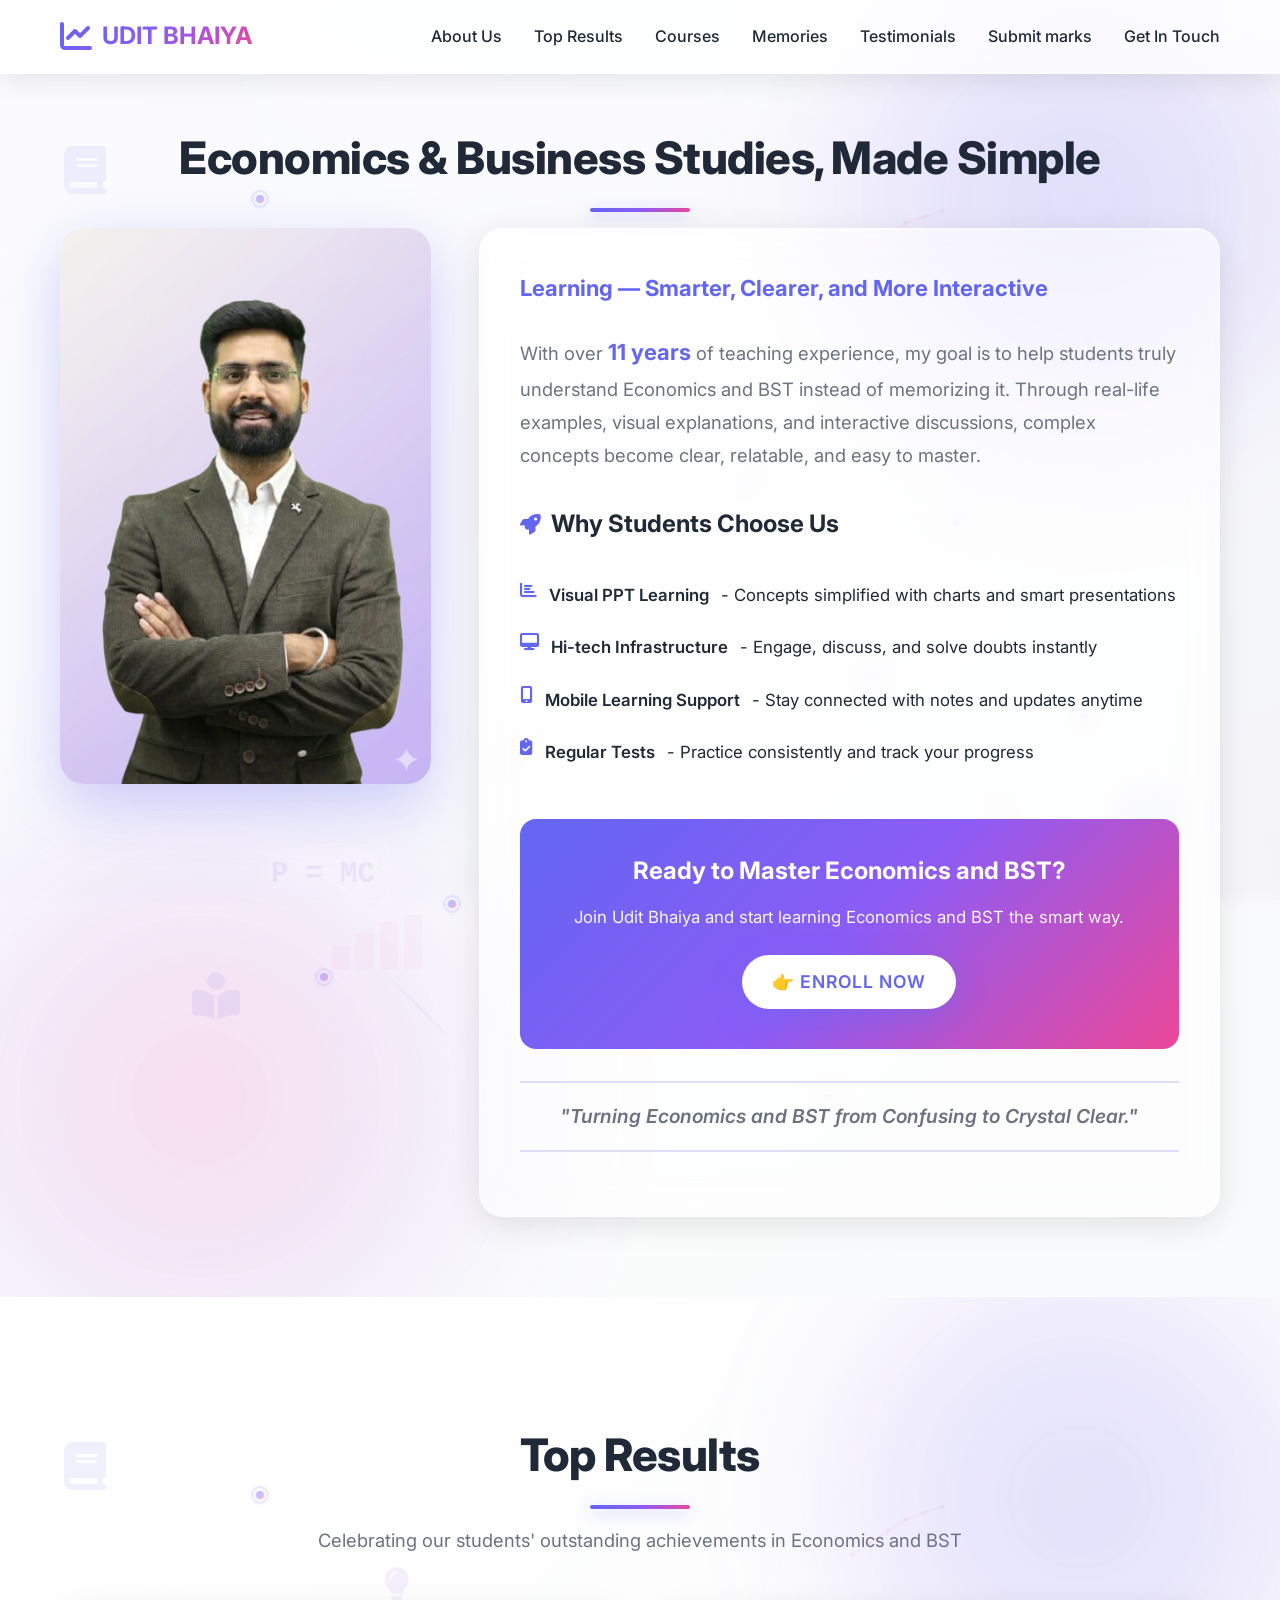
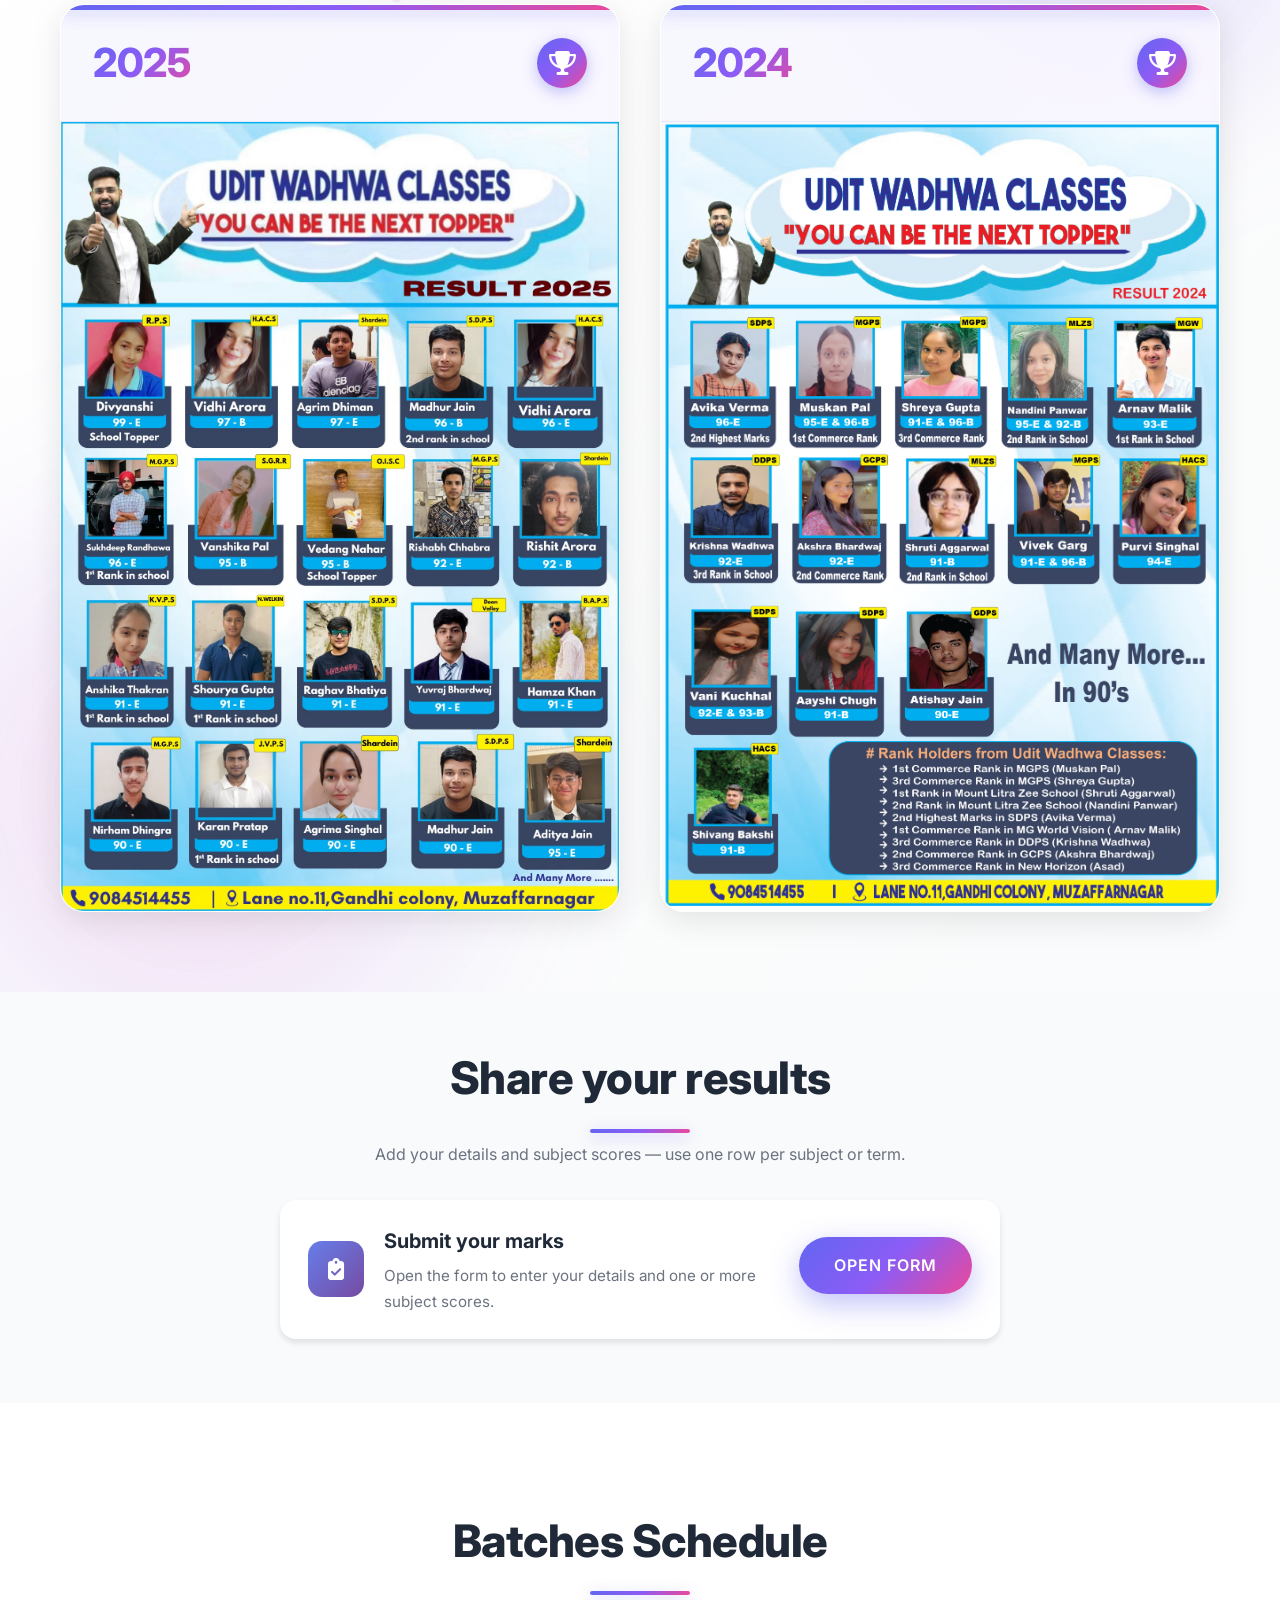
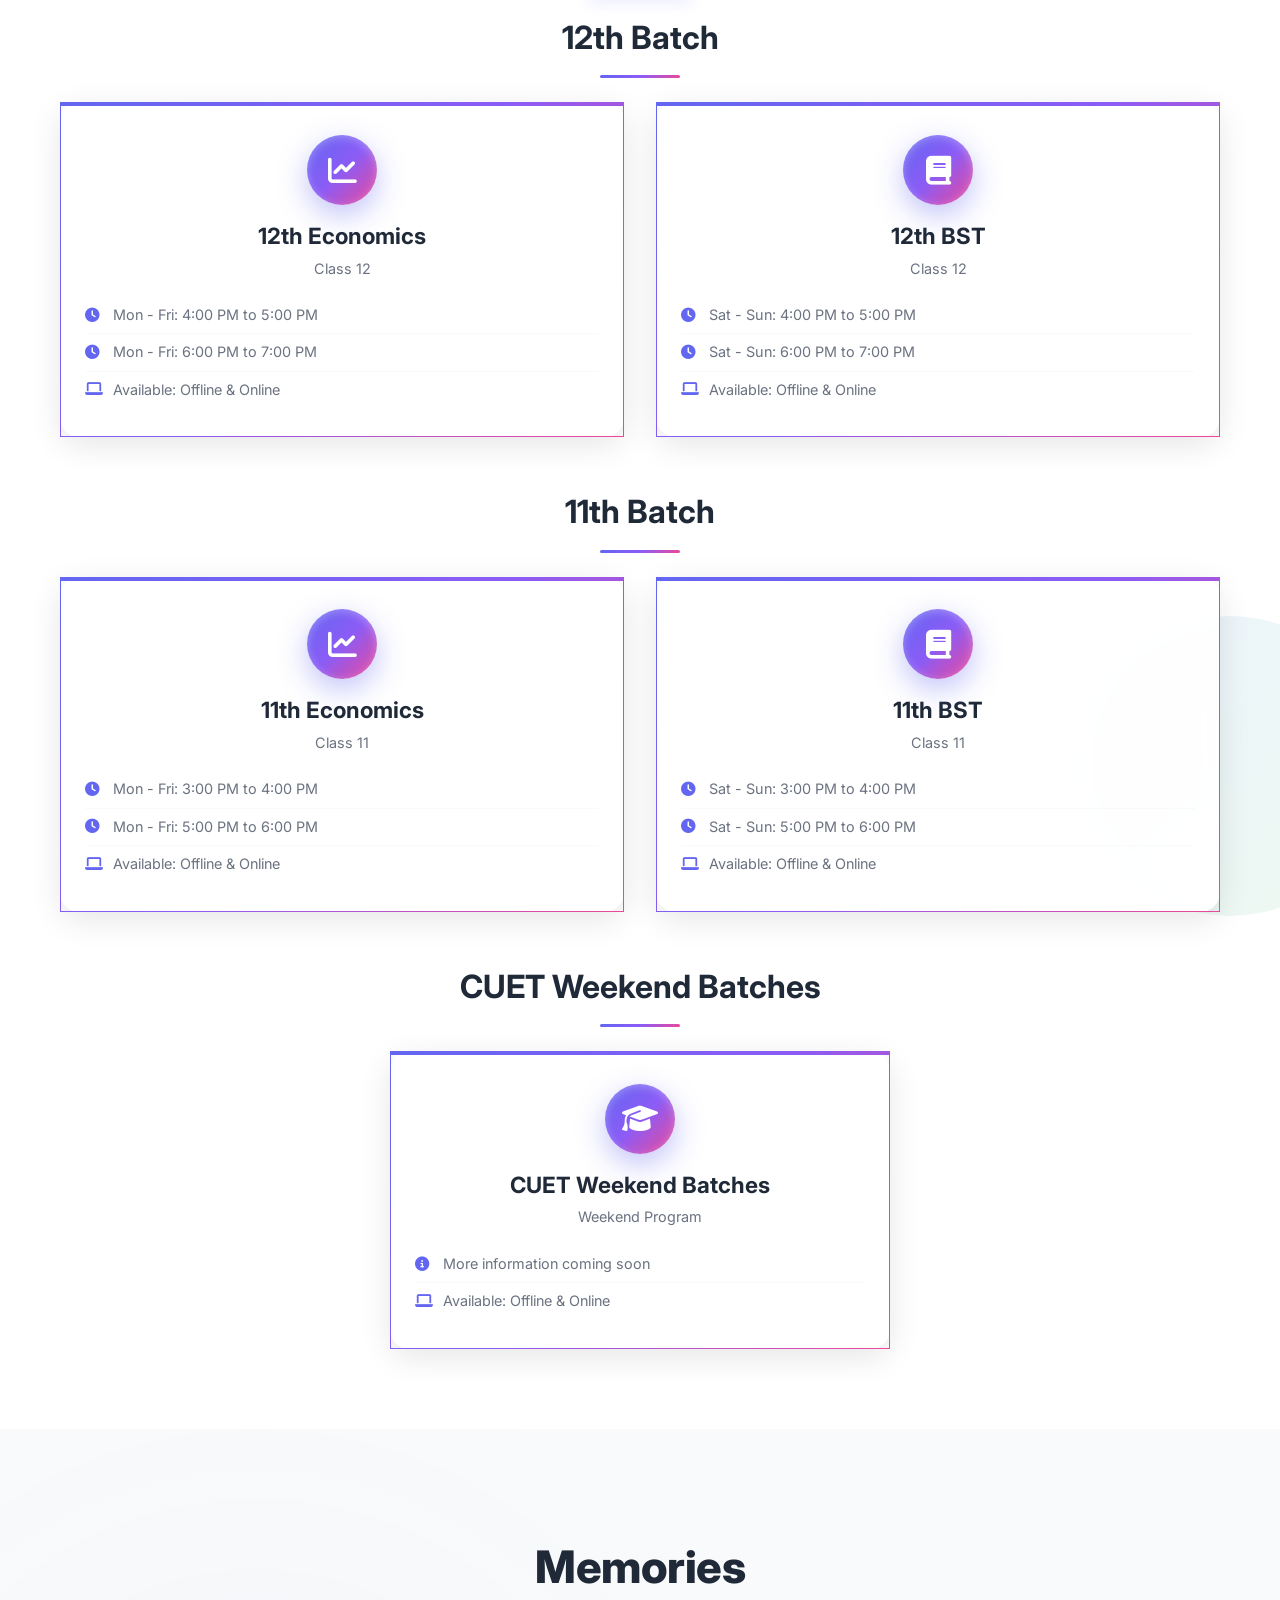
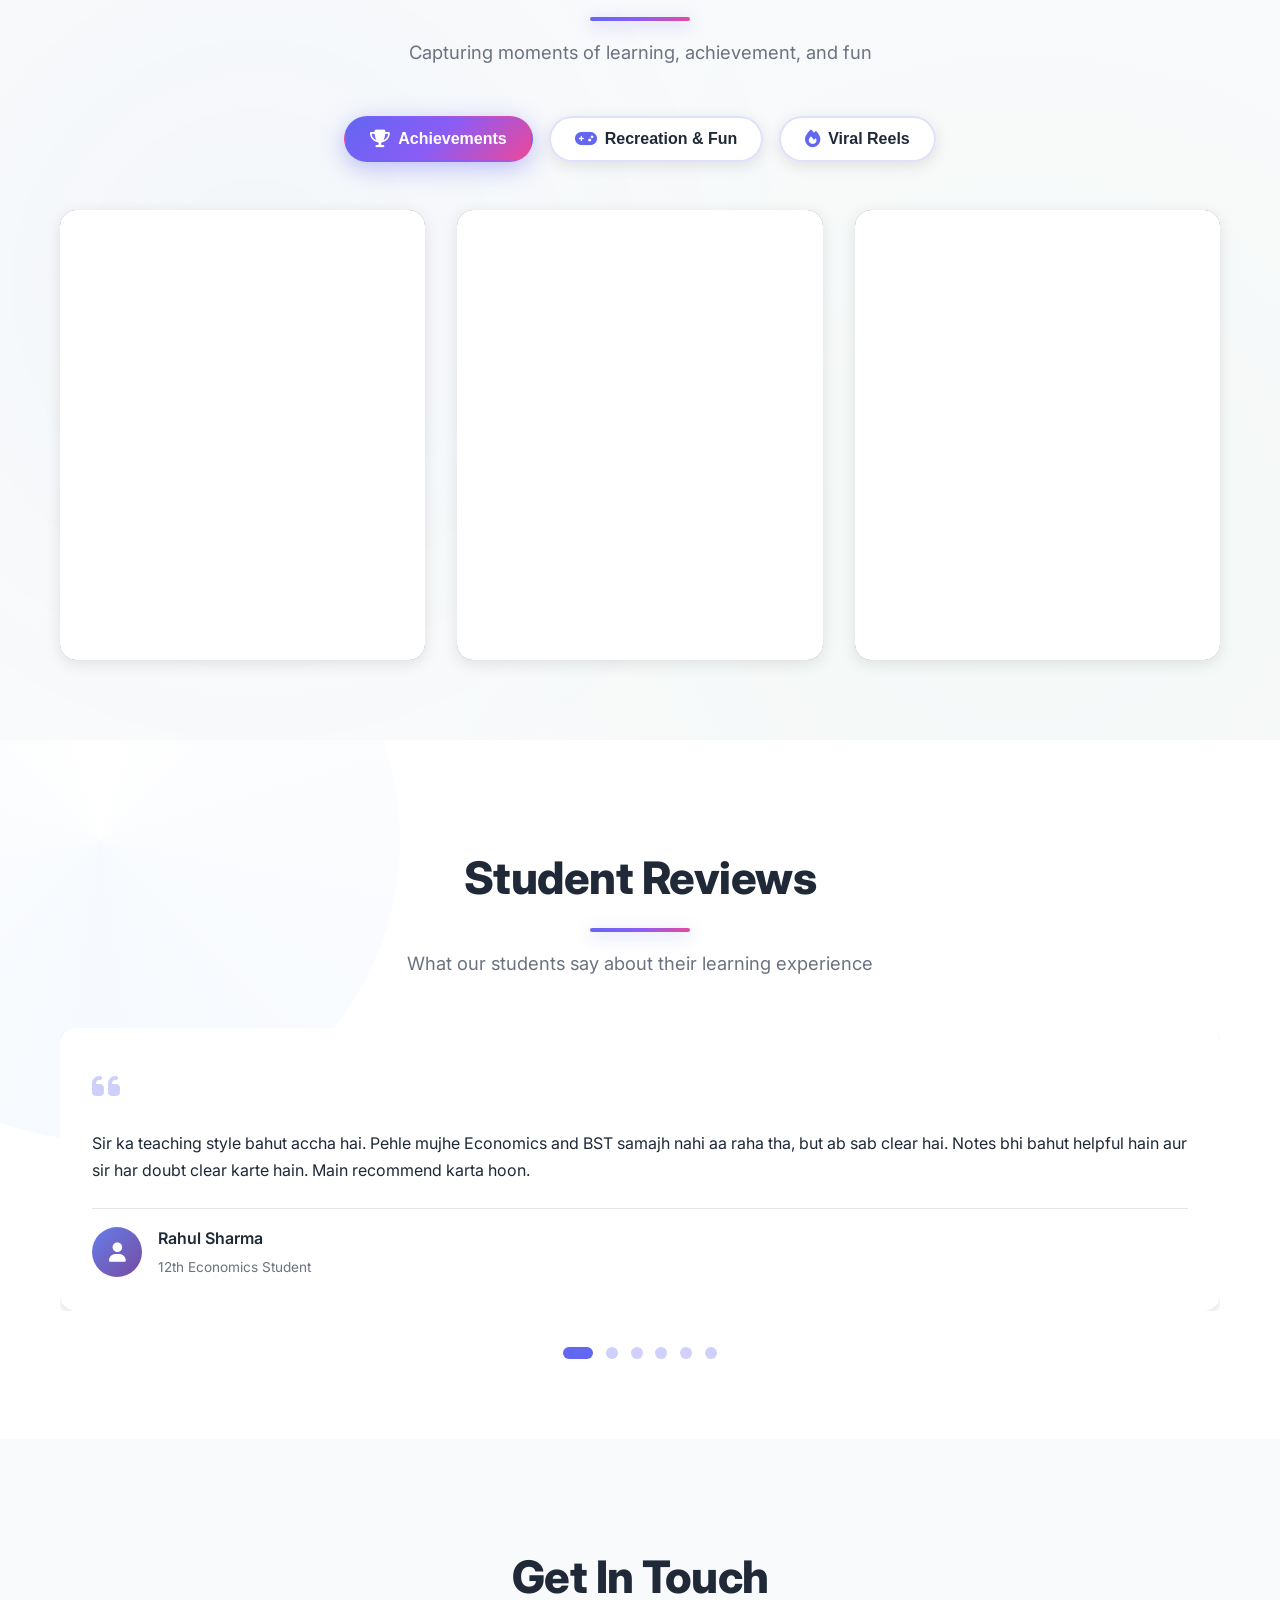
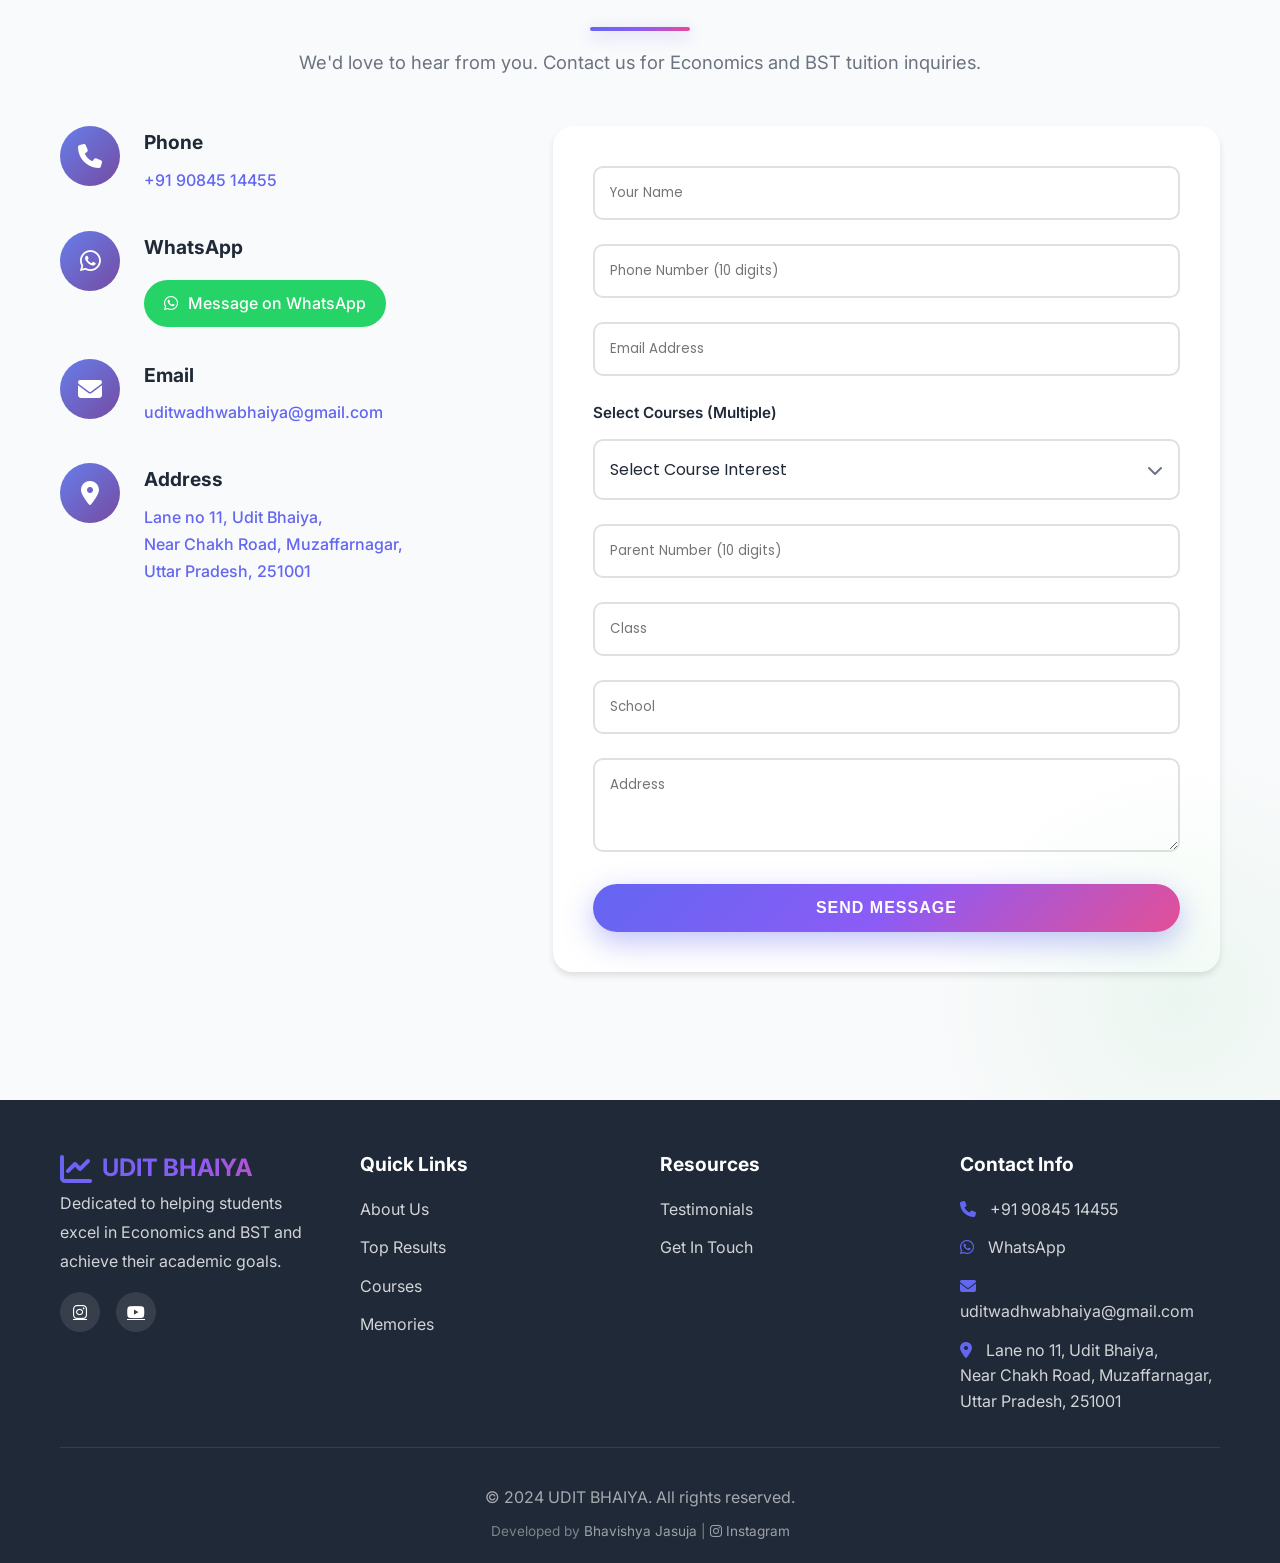
==== index.html @ 7969c7be "new changes" ====
<!DOCTYPE html>
<!-- Site shell: edit files in partials/, then run tools/build-index.ps1 to regenerate index.html -->
<html lang="en">
<head>
    <meta charset="UTF-8">
    <meta name="viewport" content="width=device-width, initial-scale=1.0, maximum-scale=5.0, user-scalable=yes">
    <title>UDIT BHAIYA - Economics and BST</title>
    <link rel="stylesheet" href="css/main.css">
    <link rel="preconnect" href="https://fonts.googleapis.com">
    <link rel="preconnect" href="https://fonts.gstatic.com" crossorigin>
    <link href="https://fonts.googleapis.com/css2?family=Inter:wght@300;400;500;600;700;800&family=Poppins:wght@300;400;500;600;700;800&display=swap" rel="stylesheet">
    <link rel="stylesheet" href="https://cdnjs.cloudflare.com/ajax/libs/font-awesome/6.4.0/css/all.min.css">
</head>
<body>

    <!-- Modern Background Animation -->
    <div class="background-animation">
        <div class="floating-icon"><i class="fas fa-chart-line"></i></div>
        <div class="floating-icon"><i class="fas fa-book"></i></div>
        <div class="floating-icon"><i class="fas fa-calculator"></i></div>
        <div class="floating-icon"><i class="fas fa-graduation-cap"></i></div>
        <div class="floating-icon"><i class="fas fa-lightbulb"></i></div>
        <div class="floating-icon"><i class="fas fa-coins"></i></div>
        <div class="floating-icon"><i class="fas fa-chart-bar"></i></div>
        <div class="floating-icon"><i class="fas fa-pencil-alt"></i></div>
        <div class="floating-icon"><i class="fas fa-globe"></i></div>
        <div class="floating-icon"><i class="fas fa-landmark"></i></div>
        <div class="floating-icon"><i class="fas fa-chart-pie"></i></div>
        <div class="floating-icon"><i class="fas fa-trending-up"></i></div>
    </div>
    
    <!-- Animated Gradient Orbs -->
    <div class="gradient-orbs">
        <div class="orb orb-1"></div>
        <div class="orb orb-2"></div>
        <div class="orb orb-3"></div>
    </div>

    <!-- Navigation -->
    <nav class="navbar" id="navbar">
        <div class="container">
            <div class="nav-wrapper">
                <div class="logo">
                    <i class="fas fa-chart-line"></i>
                    <span>UDIT BHAIYA</span>
                </div>
                <ul class="nav-menu" id="navMenu">
                    <li><a href="#about" class="nav-link">About Us</a></li>
                    <li><a href="#results" class="nav-link">Top Results</a></li>
                    <li><a href="#courses" class="nav-link">Courses</a></li>
                    <li><a href="#memories" class="nav-link">Memories</a></li>
                    <li><a href="#testimonials" class="nav-link">Testimonials</a></li>
                    <li><a href="#marks-submit" class="nav-link">Submit marks</a></li>
                    <li><a href="#contact" class="nav-link">Get In Touch</a></li>
                </ul>
                <div class="hamburger" id="hamburger">
                    <span></span>
                    <span></span>
                    <span></span>
                </div>
            </div>
        </div>
    </nav>

    <!-- About Us Section -->
    <section id="about" class="about">
        <!-- Study-themed Background Animations -->
        <div class="study-animations">
            <div class="floating-book book-1"><i class="fas fa-book"></i></div>
            <div class="floating-book book-2"><i class="fas fa-book-open"></i></div>
            <div class="floating-book book-3"><i class="fas fa-book-reader"></i></div>
            <div class="floating-chart chart-1"><i class="fas fa-chart-line"></i></div>
            <div class="floating-chart chart-2"><i class="fas fa-chart-bar"></i></div>
            <div class="floating-chart chart-3"><i class="fas fa-chart-pie"></i></div>
            <div class="floating-graph graph-1">
                <svg viewBox="0 0 100 60" class="graph-svg">
                    <polyline points="10,50 25,40 40,30 55,20 70,15 85,10" fill="none" stroke="currentColor" stroke-width="2"/>
                    <circle cx="10" cy="50" r="2" fill="currentColor"/>
                    <circle cx="25" cy="40" r="2" fill="currentColor"/>
                    <circle cx="40" cy="30" r="2" fill="currentColor"/>
                    <circle cx="55" cy="20" r="2" fill="currentColor"/>
                    <circle cx="70" cy="15" r="2" fill="currentColor"/>
                    <circle cx="85" cy="10" r="2" fill="currentColor"/>
                </svg>
            </div>
            <div class="floating-graph graph-2">
                <svg viewBox="0 0 100 60" class="graph-svg">
                    <rect x="10" y="40" width="15" height="20" fill="currentColor" opacity="0.7"/>
                    <rect x="30" y="30" width="15" height="30" fill="currentColor" opacity="0.7"/>
                    <rect x="50" y="20" width="15" height="40" fill="currentColor" opacity="0.7"/>
                    <rect x="70" y="15" width="15" height="45" fill="currentColor" opacity="0.7"/>
                </svg>
            </div>
            <div class="floating-equation eq-1">y = f(x)</div>
            <div class="floating-equation eq-2">GDP ↑</div>
            <div class="floating-equation eq-3">P = MC</div>
            <div class="floating-icon-study icon-1"><i class="fas fa-lightbulb"></i></div>
            <div class="floating-icon-study icon-2"><i class="fas fa-graduation-cap"></i></div>
            <div class="floating-icon-study icon-3"><i class="fas fa-pencil-alt"></i></div>
            <div class="floating-icon-study icon-4"><i class="fas fa-coins"></i></div>
            <div class="floating-icon-study icon-5"><i class="fas fa-globe"></i></div>
            <div class="floating-icon-study icon-6"><i class="fas fa-trending-up"></i></div>
            <div class="study-particle particle-1"></div>
            <div class="study-particle particle-2"></div>
            <div class="study-particle particle-3"></div>
            <div class="study-particle particle-4"></div>
            <div class="study-particle particle-5"></div>
            <div class="study-particle particle-6"></div>
            <div class="study-line line-1"></div>
            <div class="study-line line-2"></div>
            <div class="study-line line-3"></div>
        </div>
        <div class="container">
            <h2 class="section-title">Economics & Business Studies, Made Simple</h2>
            <div class="about-content">
                <div class="about-image">
                    <img src="images/teacher/uditbhaiya.png" alt="Udit Bhaiya - Economics and BST Teacher" onerror="this.style.display='none'; this.nextElementSibling.style.display='flex';">
                    <div class="image-placeholder" style="display: none;">
                        <i class="fas fa-user-tie"></i>
                        <p>Add your photo:<br>images/teacher/teacher-photo.jpg</p>
                    </div>
                </div>
                <div class="about-text">
                    <p class="intro-text"><strong>Learning — Smarter, Clearer, and More Interactive</strong></p>
                    <p class="intro-text">With over <strong>11 years</strong> of teaching experience, my goal is to help students truly understand Economics and BST instead of memorizing it. Through real-life examples, visual explanations, and interactive discussions, complex concepts become clear, relatable, and easy to master.</p>
                    
                    <div class="teaching-methods">
                        <h4><i class="fas fa-rocket"></i> Why Students Choose Us</h4>
                        <ul>
                            <li><i class="fas fa-chart-bar"></i> <strong>Visual PPT Learning</strong> - Concepts simplified with charts and smart presentations</li>
                            <li><i class="fas fa-desktop"></i> <strong>Hi-tech Infrastructure</strong> - Engage, discuss, and solve doubts instantly</li>
                            <li><i class="fas fa-mobile-alt"></i> <strong>Mobile Learning Support</strong> - Stay connected with notes and updates anytime</li>
                            <li><i class="fas fa-clipboard-check"></i> <strong>Regular Tests</strong> - Practice consistently and track your progress</li>
                        </ul>
                    </div>

                    <div class="cta-section">
                        <h4>Ready to Master Economics and BST?</h4>
                        <p>Join Udit Bhaiya and start learning Economics and BST the smart way.</p>
                        <a href="#contact" class="btn btn-primary">👉 Enroll Now</a>
                    </div>

                    <p class="tagline">"Turning Economics and BST from Confusing to Crystal Clear."</p>
                </div>
            </div>
        </div>
    </section>

    <!-- Top Results Section -->
    <section id="results" class="results">
        <!-- Study-themed Background Animations (Same as About Us) -->
        <div class="study-animations">
            <div class="floating-book book-1"><i class="fas fa-book"></i></div>
            <div class="floating-book book-2"><i class="fas fa-book-open"></i></div>
            <div class="floating-book book-3"><i class="fas fa-book-reader"></i></div>
            <div class="floating-chart chart-1"><i class="fas fa-chart-line"></i></div>
            <div class="floating-chart chart-2"><i class="fas fa-chart-bar"></i></div>
            <div class="floating-chart chart-3"><i class="fas fa-chart-pie"></i></div>
            <div class="floating-graph graph-1">
                <svg viewBox="0 0 100 60" class="graph-svg">
                    <polyline points="10,50 25,40 40,30 55,20 70,15 85,10" fill="none" stroke="currentColor" stroke-width="2"/>
                    <circle cx="10" cy="50" r="2" fill="currentColor"/>
                    <circle cx="25" cy="40" r="2" fill="currentColor"/>
                    <circle cx="40" cy="30" r="2" fill="currentColor"/>
                    <circle cx="55" cy="20" r="2" fill="currentColor"/>
                    <circle cx="70" cy="15" r="2" fill="currentColor"/>
                    <circle cx="85" cy="10" r="2" fill="currentColor"/>
                </svg>
            </div>
            <div class="floating-graph graph-2">
                <svg viewBox="0 0 100 60" class="graph-svg">
                    <rect x="10" y="40" width="15" height="20" fill="currentColor" opacity="0.7"/>
                    <rect x="30" y="30" width="15" height="30" fill="currentColor" opacity="0.7"/>
                    <rect x="50" y="20" width="15" height="40" fill="currentColor" opacity="0.7"/>
                    <rect x="70" y="15" width="15" height="45" fill="currentColor" opacity="0.7"/>
                </svg>
            </div>
            <div class="floating-equation eq-1">y = f(x)</div>
            <div class="floating-equation eq-2">GDP ↑</div>
            <div class="floating-equation eq-3">P = MC</div>
            <div class="floating-icon-study icon-1"><i class="fas fa-lightbulb"></i></div>
            <div class="floating-icon-study icon-2"><i class="fas fa-graduation-cap"></i></div>
            <div class="floating-icon-study icon-3"><i class="fas fa-pencil-alt"></i></div>
            <div class="floating-icon-study icon-4"><i class="fas fa-coins"></i></div>
            <div class="floating-icon-study icon-5"><i class="fas fa-globe"></i></div>
            <div class="floating-icon-study icon-6"><i class="fas fa-trending-up"></i></div>
            <div class="study-particle particle-1"></div>
            <div class="study-particle particle-2"></div>
            <div class="study-particle particle-3"></div>
            <div class="study-particle particle-4"></div>
            <div class="study-particle particle-5"></div>
            <div class="study-particle particle-6"></div>
            <div class="study-line line-1"></div>
            <div class="study-line line-2"></div>
            <div class="study-line line-3"></div>
        </div>
        <div class="container">
            <h2 class="section-title">Top Results</h2>
            <p class="section-subtitle">Celebrating our students' outstanding achievements in Economics and BST</p>
            <div class="results-year-grid">
                <div class="year-card">
                    <div class="year-header">
                        <h3 class="year-title">2025</h3>
                        <div class="year-badge">
                            <i class="fas fa-trophy"></i>
                        </div>
                    </div>
                    <div class="year-image-container">
                        <img src="images/results/2025.jpeg" alt="Top Results 2025" onerror="this.style.display='none'; this.nextElementSibling.style.display='flex';">
                        <div class="image-placeholder" style="display: none;">
                            <i class="fas fa-image"></i>
                            <p>Add your image:<br>images/results/results-2025.jpg</p>
                        </div>
                    </div>
                </div>

                <div class="year-card">
                    <div class="year-header">
                        <h3 class="year-title">2024</h3>
                        <div class="year-badge">
                            <i class="fas fa-trophy"></i>
                        </div>
                    </div>
                    <div class="year-image-container">
                        <img src="images/results/2024.png" alt="Top Results 2024" onerror="this.style.display='none'; this.nextElementSibling.style.display='flex';">
                        <div class="image-placeholder" style="display: none;">
                            <i class="fas fa-image"></i>
                            <p>Add your image:<br>images/results/results-2024.jpg</p>
                        </div>
                    </div>
                </div>
            </div>
        </div>
    </section>

    <!-- Submit marks -->
    <section id="marks-submit" class="marks-submit-section">
        <div class="container">
            <h2 class="section-title marks-submit-section__title">Share your results</h2>
            <p class="marks-submit-section__lead">Add your details and subject scores — use one row per subject or term.</p>
            <button type="button" class="marks-invite-card" id="marksInviteCard" data-marks-modal-open aria-haspopup="dialog" aria-controls="marksModal">
                <div class="marks-invite-card__icon"><i class="fas fa-clipboard-check"></i></div>
                <div class="marks-invite-card__body">
                    <h3>Submit your marks</h3>
                    <p>Open the form to enter your details and one or more subject scores.</p>
                </div>
                <div class="marks-invite-card__cta"><span class="btn btn-primary marks-invite-card__btn">Open form</span></div>
            </button>
        </div>
    </section>

    <div class="marks-modal" id="marksModal" aria-hidden="true" role="presentation">
        <div class="marks-modal__backdrop" data-marks-modal-close tabindex="-1"></div>
        <div class="marks-modal__dialog" role="dialog" aria-modal="true" aria-labelledby="marksModalTitle">
            <button type="button" class="marks-modal__close" data-marks-modal-close aria-label="Close"><i class="fas fa-times"></i></button>
            <h2 id="marksModalTitle" class="marks-modal__title">Submit marks</h2>
            <p id="marksFormMessage" class="marks-form__msg" role="status" aria-live="polite" hidden></p>
            <form id="marksForm" class="marks-form" novalidate>
                <div class="marks-form__grid marks-form__grid--student">
                    <label class="marks-field"><span class="marks-field__label">Student name</span><input type="text" name="studentName" id="marksStudentName" required autocomplete="name" maxlength="120"></label>
                    <label class="marks-field"><span class="marks-field__label">class &amp; section</span><input type="text" name="class" id="marksClass" required autocomplete="off" maxlength="80" placeholder="e.g. 12-B"></label>
                    <label class="marks-field"><span class="marks-field__label">School</span><input type="text" name="school" id="marksSchool" required autocomplete="organization" maxlength="160"></label>
                    <label class="marks-field">
                        <span class="marks-field__label">Mobile number</span>
                        <input type="tel" name="mobile" id="marksMobile" required autocomplete="tel" maxlength="10" minlength="10" inputmode="numeric" pattern="[0-9]{10}" title="Enter exactly 10 digits">
                    </label>
                </div>
                <p class="marks-form__subhead">Marks (add a row for each subject / term)</p>
                <div class="marks-form__rows" id="marksRows" aria-live="polite"></div>
                <button type="button" class="btn btn-secondary marks-form__add" id="marksAddRow"><i class="fas fa-plus"></i> Add more marks</button>
                <div class="marks-form__actions">
                    <button type="button" class="btn btn-secondary" data-marks-modal-close>Cancel</button>
                    <button type="submit" class="btn btn-primary">Submit</button>
                </div>
            </form>
        </div>
    </div>

    <!-- Courses Section -->
    <section id="courses" class="courses">
        <div class="container">
            <h2 class="section-title">Batches Schedule</h2>
            
            <!-- 12th Batch Section -->
            <div class="batch-section">
                <h3 class="batch-title">12th Batch</h3>
                <div class="courses-grid">
                    <div class="course-card">
                        <div class="course-icon">
                            <i class="fas fa-chart-line"></i>
                        </div>
                        <h3>12th Economics</h3>
                        <p class="course-level">Class 12</p>
                        <ul class="course-details">
                            <li><i class="fas fa-clock"></i> Mon - Fri: 4:00 PM to 5:00 PM</li>
                            <li><i class="fas fa-clock"></i> Mon - Fri: 6:00 PM to 7:00 PM</li>
                            <li><i class="fas fa-laptop"></i> Available: Offline & Online</li>
                        </ul>
                    </div>

                    <div class="course-card">
                        <div class="course-icon">
                            <i class="fas fa-book"></i>
                        </div>
                        <h3>12th BST</h3>
                        <p class="course-level">Class 12</p>
                        <ul class="course-details">
                            <li><i class="fas fa-clock"></i> Sat - Sun: 4:00 PM to 5:00 PM</li>
                            <li><i class="fas fa-clock"></i> Sat - Sun: 6:00 PM to 7:00 PM</li>
                            <li><i class="fas fa-laptop"></i> Available: Offline & Online</li>
                        </ul>
                    </div>
                </div>
            </div>

            <!-- 11th Batch Section -->
            <div class="batch-section">
                <h3 class="batch-title">11th Batch</h3>
                <div class="courses-grid">
                    <div class="course-card">
                        <div class="course-icon">
                            <i class="fas fa-chart-line"></i>
                        </div>
                        <h3>11th Economics</h3>
                        <p class="course-level">Class 11</p>
                        <ul class="course-details">
                            <li><i class="fas fa-clock"></i> Mon - Fri: 3:00 PM to 4:00 PM</li>
                            <li><i class="fas fa-clock"></i> Mon - Fri: 5:00 PM to 6:00 PM</li>
                            <li><i class="fas fa-laptop"></i> Available: Offline & Online</li>
                        </ul>
                    </div>

                    <div class="course-card">
                        <div class="course-icon">
                            <i class="fas fa-book"></i>
                        </div>
                        <h3>11th BST</h3>
                        <p class="course-level">Class 11</p>
                        <ul class="course-details">
                            <li><i class="fas fa-clock"></i> Sat - Sun: 3:00 PM to 4:00 PM</li>
                            <li><i class="fas fa-clock"></i> Sat - Sun: 5:00 PM to 6:00 PM</li>
                            <li><i class="fas fa-laptop"></i> Available: Offline & Online</li>
                        </ul>
                    </div>
                </div>
            </div>

            <!-- CUET Weekend Batches Section -->
            <div class="batch-section">
                <h3 class="batch-title">CUET Weekend Batches</h3>
                <div class="courses-grid cuet-grid">
                    <div class="course-card">
                        <div class="course-icon">
                            <i class="fas fa-graduation-cap"></i>
                        </div>
                        <h3>CUET Weekend Batches</h3>
                        <p class="course-level">Weekend Program</p>
                        <ul class="course-details">
                            <li><i class="fas fa-info-circle"></i> More information coming soon</li>
                            <li><i class="fas fa-laptop"></i> Available: Offline & Online</li>
                        </ul>
                    </div>
                </div>
            </div>
        </div>
    </section>

    <!-- Memories Section -->
    <section id="memories" class="memories">
        <div class="container">
            <h2 class="section-title">Memories</h2>
            <p class="section-subtitle">Capturing moments of learning, achievement, and fun</p>
            
            <!-- Category Tabs -->
            <div class="memory-categories">
                <button class="category-btn active" data-category="achievements">
                    <i class="fas fa-trophy"></i>
                    <span>Achievements</span>
                </button>
                <button class="category-btn" data-category="recreation">
                    <i class="fas fa-gamepad"></i>
                    <span>Recreation & Fun</span>
                </button>
                <button class="category-btn" data-category="viral-reels">
                    <i class="fas fa-fire"></i>
                    <span>Viral Reels</span>
                </button>
            </div>

            <!-- Recreation & Fun Gallery -->
            <div class="memory-gallery" id="recreation">
                <div class="gallery-grid">
                    <!-- Instagram Reel 1 -->
                    <div class="gallery-item instagram-item">
                        <blockquote class="instagram-media" data-instgrm-permalink="https://www.instagram.com/reel/DOP1iYliKyl/" data-instgrm-version="14" style="background:#FFF; border:0; border-radius:3px; box-shadow:0 0 1px 0 rgba(0,0,0,0.5),0 1px 10px 0 rgba(0,0,0,0.15); margin: 1px; max-width:540px; min-width:326px; padding:0; width:99.375%; width:-webkit-calc(100% - 2px); width:calc(100% - 2px);"></blockquote>
                    </div>
                    
                    <!-- Instagram Reel 2 -->
                    <div class="gallery-item instagram-item">
                        <blockquote class="instagram-media" data-instgrm-permalink="https://www.instagram.com/reel/DKU_o9JMk8R/" data-instgrm-version="14" style="background:#FFF; border:0; border-radius:3px; box-shadow:0 0 1px 0 rgba(0,0,0,0.5),0 1px 10px 0 rgba(0,0,0,0.15); margin: 1px; max-width:540px; min-width:326px; padding:0; width:99.375%; width:-webkit-calc(100% - 2px); width:calc(100% - 2px);"></blockquote>
                    </div>
                    
                    <!-- Instagram Reel 3 -->
                    <div class="gallery-item instagram-item">
                        <blockquote class="instagram-media" data-instgrm-permalink="https://www.instagram.com/reel/DRZx-CokTEk/" data-instgrm-version="14" style="background:#FFF; border:0; border-radius:3px; box-shadow:0 0 1px 0 rgba(0,0,0,0.5),0 1px 10px 0 rgba(0,0,0,0.15); margin: 1px; max-width:540px; min-width:326px; padding:0; width:99.375%; width:-webkit-calc(100% - 2px); width:calc(100% - 2px);"></blockquote>
                    </div>
                </div>
            </div>

            <!-- Viral Reels Gallery -->
            <div class="memory-gallery" id="viral-reels">
                <div class="gallery-grid">
                    <!-- Instagram Reel 1 -->
                    <div class="gallery-item instagram-item">
                        <blockquote class="instagram-media" data-instgrm-permalink="https://www.instagram.com/reel/DT10nQsk91v/" data-instgrm-version="14" style="background:#FFF; border:0; border-radius:3px; box-shadow:0 0 1px 0 rgba(0,0,0,0.5),0 1px 10px 0 rgba(0,0,0,0.15); margin: 1px; max-width:540px; min-width:326px; padding:0; width:99.375%; width:-webkit-calc(100% - 2px); width:calc(100% - 2px);"></blockquote>
                    </div>
                    
                    <!-- Instagram Reel 2 -->
                    <div class="gallery-item instagram-item">
                        <blockquote class="instagram-media" data-instgrm-permalink="https://www.instagram.com/reel/DFdLnKkB6v8/" data-instgrm-version="14" style="background:#FFF; border:0; border-radius:3px; box-shadow:0 0 1px 0 rgba(0,0,0,0.5),0 1px 10px 0 rgba(0,0,0,0.15); margin: 1px; max-width:540px; min-width:326px; padding:0; width:99.375%; width:-webkit-calc(100% - 2px); width:calc(100% - 2px);"></blockquote>
                    </div>
                    
                    <!-- Instagram Reel 3 -->
                    <div class="gallery-item instagram-item">
                        <blockquote class="instagram-media" data-instgrm-permalink="https://www.instagram.com/reel/DHaOidmTwgM/" data-instgrm-version="14" style="background:#FFF; border:0; border-radius:3px; box-shadow:0 0 1px 0 rgba(0,0,0,0.5),0 1px 10px 0 rgba(0,0,0,0.15); margin: 1px; max-width:540px; min-width:326px; padding:0; width:99.375%; width:-webkit-calc(100% - 2px); width:calc(100% - 2px);"></blockquote>
                    </div>
                </div>
            </div>

            <!-- Achievements Gallery -->
            <div class="memory-gallery active" id="achievements">
                <div class="gallery-grid">
                    <!-- Instagram Post 1 -->
                    <div class="gallery-item instagram-item">
                        <blockquote class="instagram-media" data-instgrm-permalink="https://www.instagram.com/p/DIHMl7HS2AN/" data-instgrm-version="14" style="background:#FFF; border:0; border-radius:3px; box-shadow:0 0 1px 0 rgba(0,0,0,0.5),0 1px 10px 0 rgba(0,0,0,0.15); margin: 1px; max-width:540px; min-width:326px; padding:0; width:99.375%; width:-webkit-calc(100% - 2px); width:calc(100% - 2px);"></blockquote>
                    </div>
                    
                    <!-- Instagram Reel 2 -->
                    <div class="gallery-item instagram-item">
                        <blockquote class="instagram-media" data-instgrm-permalink="https://www.instagram.com/reel/DJ9aRQCIfIF/" data-instgrm-version="14" style="background:#FFF; border:0; border-radius:3px; box-shadow:0 0 1px 0 rgba(0,0,0,0.5),0 1px 10px 0 rgba(0,0,0,0.15); margin: 1px; max-width:540px; min-width:326px; padding:0; width:99.375%; width:-webkit-calc(100% - 2px); width:calc(100% - 2px);"></blockquote>
                    </div>
                    
                    <!-- Instagram Reel 3 -->
                    <div class="gallery-item instagram-item">
                        <blockquote class="instagram-media" data-instgrm-permalink="https://www.instagram.com/reel/DC4JJ2pIi6q/" data-instgrm-version="14" style="background:#FFF; border:0; border-radius:3px; box-shadow:0 0 1px 0 rgba(0,0,0,0.5),0 1px 10px 0 rgba(0,0,0,0.15); margin: 1px; max-width:540px; min-width:326px; padding:0; width:99.375%; width:-webkit-calc(100% - 2px); width:calc(100% - 2px);"></blockquote>
                    </div>
                </div>
            </div>
        </div>
    </section>

    <!-- Testimonials Section -->
    <section id="testimonials" class="testimonials">
        <div class="container">
            <h2 class="section-title">Student Reviews</h2>
            <p class="section-subtitle">What our students say about their learning experience</p>
            <div class="testimonials-slider-container">
                <div class="testimonials-slider-wrapper">
                    <div class="testimonials-slider">
                        <div class="testimonial-card active">
                            <div class="testimonial-content">
                                <div class="quote-icon">
                                    <i class="fas fa-quote-left"></i>
                                </div>
                                <p class="testimonial-text">Sir ka teaching style bahut accha hai. Pehle mujhe Economics and BST samajh nahi aa raha tha, but ab sab clear hai. Notes bhi bahut helpful hain aur sir har doubt clear karte hain. Main recommend karta hoon.</p>
                            </div>
                            <div class="testimonial-author">
                                <div class="author-avatar">
                                    <i class="fas fa-user"></i>
                                </div>
                                <div class="author-info">
                                    <h4>Rahul Sharma</h4>
                                    <p>12th Economics Student</p>
                                </div>
                            </div>
                        </div>

                <div class="testimonial-card">
                    <div class="testimonial-content">
                        <div class="quote-icon">
                            <i class="fas fa-quote-left"></i>
                        </div>
                        <p class="testimonial-text">Udit Bhaiya ne meri Economics and BST ki understanding ko completely change kar diya. Unka way of teaching simple hai aur examples se samjhana bahut accha hai. Board exam mein 92% aaye, all thanks to sir.</p>
                    </div>
                    <div class="testimonial-author">
                        <div class="author-avatar">
                            <i class="fas fa-user"></i>
                        </div>
                        <div class="author-info">
                            <h4>Priya Verma</h4>
                            <p>12th Economics Student</p>
                        </div>
                    </div>
                </div>

                <div class="testimonial-card">
                    <div class="testimonial-content">
                        <div class="quote-icon">
                            <i class="fas fa-quote-left"></i>
                        </div>
                        <p class="testimonial-text">Best teacher hai sir. Class mein jo padhate hain woh bahut clear hota hai. Online classes bhi same quality ki hain. Doubt puchne mein koi problem nahi hoti, sir always ready rehte hain help karne ke liye.</p>
                    </div>
                    <div class="testimonial-author">
                        <div class="author-avatar">
                            <i class="fas fa-user"></i>
                        </div>
                        <div class="author-info">
                            <h4>Aman Kumar</h4>
                            <p>11th Economics Student</p>
                        </div>
                    </div>
                </div>

                <div class="testimonial-card">
                    <div class="testimonial-content">
                        <div class="quote-icon">
                            <i class="fas fa-quote-left"></i>
                        </div>
                        <p class="testimonial-text">Maine 11th se yahan padhna start kiya. Sir ka explanation bahut detailed hai aur har topic ko step by step samjhate hain. Practice questions bhi dete hain jo exam ke liye helpful hain. Highly recommended!</p>
                    </div>
                    <div class="testimonial-author">
                        <div class="author-avatar">
                            <i class="fas fa-user"></i>
                        </div>
                        <div class="author-info">
                            <h4>Kavya Singh</h4>
                            <p>11th Economics Student</p>
                        </div>
                    </div>
                </div>

                <div class="testimonial-card">
                    <div class="testimonial-content">
                        <div class="quote-icon">
                            <i class="fas fa-quote-left"></i>
                        </div>
                        <p class="testimonial-text">Sir ne Economics and BST ko interesting banaya. Pehle lagta tha ki yeh subject boring hai, but ab pasand hai. Concepts clear hain aur revision material bhi milta hai. Thank you sir for your guidance.</p>
                    </div>
                    <div class="testimonial-author">
                        <div class="author-avatar">
                            <i class="fas fa-user"></i>
                        </div>
                        <div class="author-info">
                            <h4>Vikash Yadav</h4>
                            <p>12th BST Student</p>
                        </div>
                    </div>
                </div>

                <div class="testimonial-card">
                    <div class="testimonial-content">
                        <div class="quote-icon">
                            <i class="fas fa-quote-left"></i>
                        </div>
                        <p class="testimonial-text">Mere parents ne mujhe yahan admission diya tha. Ab main samajh gaya ki kyun. Sir ka teaching method bahut effective hai. Class mein attention deta hoon to sab samajh aa jata hai. Great experience!</p>
                    </div>
                    <div class="testimonial-author">
                        <div class="author-avatar">
                            <i class="fas fa-user"></i>
                        </div>
                        <div class="author-info">
                            <h4>Anjali Patel</h4>
                            <p>11th BST Student</p>
                        </div>
                    </div>
                </div>
                    </div>
                </div>
                <!-- Navigation Dots -->
                <div class="slider-dots"></div>
            </div>
        </div>
    </section>

    <!-- Contact Section -->
    <section id="contact" class="contact">
        <div class="container">
            <h2 class="section-title">Get In Touch</h2>
            <p class="section-subtitle">We'd love to hear from you. Contact us for Economics and BST tuition inquiries.</p>
            <div class="contact-content">
                <div class="contact-info">
                    <div class="contact-item">
                        <div class="contact-icon">
                            <i class="fas fa-phone"></i>
                        </div>
                        <div class="contact-details">
                            <h3>Phone</h3>
                            <p><a href="tel:+919084514455" style="color: var(--primary-color); text-decoration: none;">+91 90845 14455</a></p>
                        </div>
                    </div>
                    <div class="contact-item">
                        <div class="contact-icon">
                            <i class="fab fa-whatsapp"></i>
                        </div>
                        <div class="contact-details">
                            <h3>WhatsApp</h3>
                            <a href="https://wa.me/919084514455" class="whatsapp-btn" target="_blank">
                                <i class="fab fa-whatsapp"></i> Message on WhatsApp
                            </a>
                        </div>
                    </div>
                    <div class="contact-item">
                        <div class="contact-icon">
                            <i class="fas fa-envelope"></i>
                        </div>
                        <div class="contact-details">
                            <h3>Email</h3>
                            <p><a href="mailto:uditwadhwabhaiya@gmail.com" style="color: var(--primary-color); text-decoration: none;">uditwadhwabhaiya@gmail.com</a></p>
                        </div>
                    </div>
                    <div class="contact-item">
                        <div class="contact-icon">
                            <i class="fas fa-map-marker-alt"></i>
                        </div>
                        <div class="contact-details">
                            <h3>Address</h3>
                            <p><a href="https://www.google.com/maps?q=29.4818889,77.71575" target="_blank" style="color: var(--primary-color); text-decoration: none;">Lane no 11, Udit Bhaiya,<br>Near Chakh Road, Muzaffarnagar,<br>Uttar Pradesh, 251001</a></p>
                        </div>
                    </div>
                </div>

                <div class="contact-form-wrapper">
                    <form class="contact-form" id="contactForm">
                        <div class="form-group">
                            <input type="text" id="name" name="name" placeholder="Your Name" required>
                        </div>
                        <div class="form-group">
                            <input type="tel" id="phone" name="phone" placeholder="Phone Number (10 digits)" maxlength="10" pattern="[0-9]{10}" required>
                        </div>
                        <div class="form-group">
                            <input type="email" id="email" name="email" placeholder="Email Address" required>
                        </div>
                        <div class="form-group">
                            <label for="courses" style="display: block; margin-bottom: 0.8rem; font-weight: 600; color: var(--text-dark);">Select Courses (Multiple)</label>
                            <div class="custom-select-wrapper">
                                <div class="custom-select" id="customSelect">
                                    <div class="custom-select-trigger">
                                        <span class="custom-select-value">Select Course Interest</span>
                                        <i class="fas fa-chevron-down"></i>
                                    </div>
                                    <div class="custom-select-options" id="customSelectOptions">
                                        <label class="custom-option">
                                            <input type="checkbox" name="courses" value="11th Economics" data-label="11th Economics">
                                            <span>11th Economics</span>
                                        </label>
                                        <label class="custom-option">
                                            <input type="checkbox" name="courses" value="12th Economics" data-label="12th Economics">
                                            <span>12th Economics</span>
                                        </label>
                                        <label class="custom-option">
                                            <input type="checkbox" name="courses" value="11th BST" data-label="11th BST">
                                            <span>11th BST</span>
                                        </label>
                                        <label class="custom-option">
                                            <input type="checkbox" name="courses" value="12th BST" data-label="12th BST">
                                            <span>12th BST</span>
                                        </label>
                                        <label class="custom-option">
                                            <input type="checkbox" name="courses" value="CUET" data-label="CUET">
                                            <span>CUET</span>
                                        </label>
                                        <label class="custom-option">
                                            <input type="checkbox" name="courses" value="Other" data-label="Other">
                                            <span>Other</span>
                                        </label>
                                    </div>
                                </div>
                            </div>
                        </div>
                        <div class="form-group">
                            <input type="tel" id="parentPhone" name="parentPhone" placeholder="Parent Number (10 digits)" maxlength="10" pattern="[0-9]{10}" required>
                        </div>
                        <div class="form-group">
                            <input type="text" id="class" name="class" placeholder="Class" required>
                        </div>
                        <div class="form-group">
                            <input type="text" id="school" name="school" placeholder="School" required>
                        </div>
                        <div class="form-group">
                            <textarea id="address" name="address" rows="3" placeholder="Address" required></textarea>
                        </div>
                        <button type="submit" class="btn btn-primary btn-block">Send Message</button>
                        <div id="formMessage" class="form-message"></div>
                    </form>
                </div>
            </div>
        </div>
    </section>

    <!-- Footer -->
    <footer class="footer">
        <div class="container">
            <div class="footer-content">
                <div class="footer-section">
                    <div class="logo">
                        <i class="fas fa-chart-line"></i>
                        <span>UDIT BHAIYA</span>
                    </div>
                    <p>Dedicated to helping students excel in Economics and BST and achieve their academic goals.</p>
                    <div class="social-links">
                        <a href="https://www.instagram.com/uditbhaiya_?igsh=M2s2dzBoZ2p4aWJx&utm_source=qr" aria-label="Instagram" target="_blank"><i class="fab fa-instagram"></i></a>
                        <a href="https://youtube.com/@uditwadhwa_?si=nn4hqmoRUv-pK4Jq" aria-label="YouTube" target="_blank"><i class="fab fa-youtube"></i></a>
                    </div>
                </div>
                <div class="footer-section">
                    <h4>Quick Links</h4>
                    <ul>
                        <li><a href="#about">About Us</a></li>
                        <li><a href="#results">Top Results</a></li>
                        <li><a href="#courses">Courses</a></li>
                        <li><a href="#memories">Memories</a></li>
                    </ul>
                </div>
                <div class="footer-section">
                    <h4>Resources</h4>
                    <ul>
                        <li><a href="#testimonials">Testimonials</a></li>
                        <li><a href="#contact">Get In Touch</a></li>
                    </ul>
                </div>
                <div class="footer-section">
                    <h4>Contact Info</h4>
                    <ul>
                        <li><i class="fas fa-phone"></i> <a href="tel:+919084514455" style="color: rgba(255, 255, 255, 0.8); text-decoration: none;">+91 90845 14455</a></li>
                        <li><i class="fab fa-whatsapp"></i> <a href="https://wa.me/919084514455" style="color: rgba(255, 255, 255, 0.8); text-decoration: none;" target="_blank">WhatsApp</a></li>
                        <li><i class="fas fa-envelope"></i> <a href="mailto:uditwadhwabhaiya@gmail.com" style="color: rgba(255, 255, 255, 0.8); text-decoration: none;">uditwadhwabhaiya@gmail.com</a></li>
                        <li><i class="fas fa-map-marker-alt"></i> <a href="https://www.google.com/maps?q=29.4818889,77.71575" target="_blank" style="color: rgba(255, 255, 255, 0.8); text-decoration: none;">Lane no 11, Udit Bhaiya,<br>Near Chakh Road, Muzaffarnagar,<br>Uttar Pradesh, 251001</a></li>
                    </ul>
                </div>
            </div>
            <div class="footer-bottom">
                <p>&copy; 2024 UDIT BHAIYA. All rights reserved.</p>
                <p style="margin-top: 0.5rem; font-size: 0.85rem; opacity: 0.7;">Developed by <a href="mailto:jasujabhavishya@gmail.com" style="color: rgba(255, 255, 255, 0.8); text-decoration: none;">Bhavishya Jasuja</a> | <a href="https://www.instagram.com/jass_bhavishya/" target="_blank" style="color: rgba(255, 255, 255, 0.8); text-decoration: none;"><i class="fab fa-instagram"></i> Instagram</a></p>
            </div>
        </div>
    </footer>

    <script type="module" src="js/main.js"></script>
    <!-- Instagram Embed Script -->
    <script async src="//www.instagram.com/embed.js"></script>
</body>
</html>
---- css/main.css ----
/**
 * Main stylesheet — loads modular CSS in cascade order.
 * Edit the numbered files under css/ rather than this list when possible.
 */
@import url('01-base.css');
@import url('02-nav-section.css');
@import url('03-about.css');
@import url('04-results.css');
@import url('05-courses.css');
@import url('06-memories.css');
@import url('07-testimonials.css');
@import url('08-contact.css');
@import url('09-footer.css');
@import url('10-animations-responsive.css');
@import url('11-marks-submit.css');
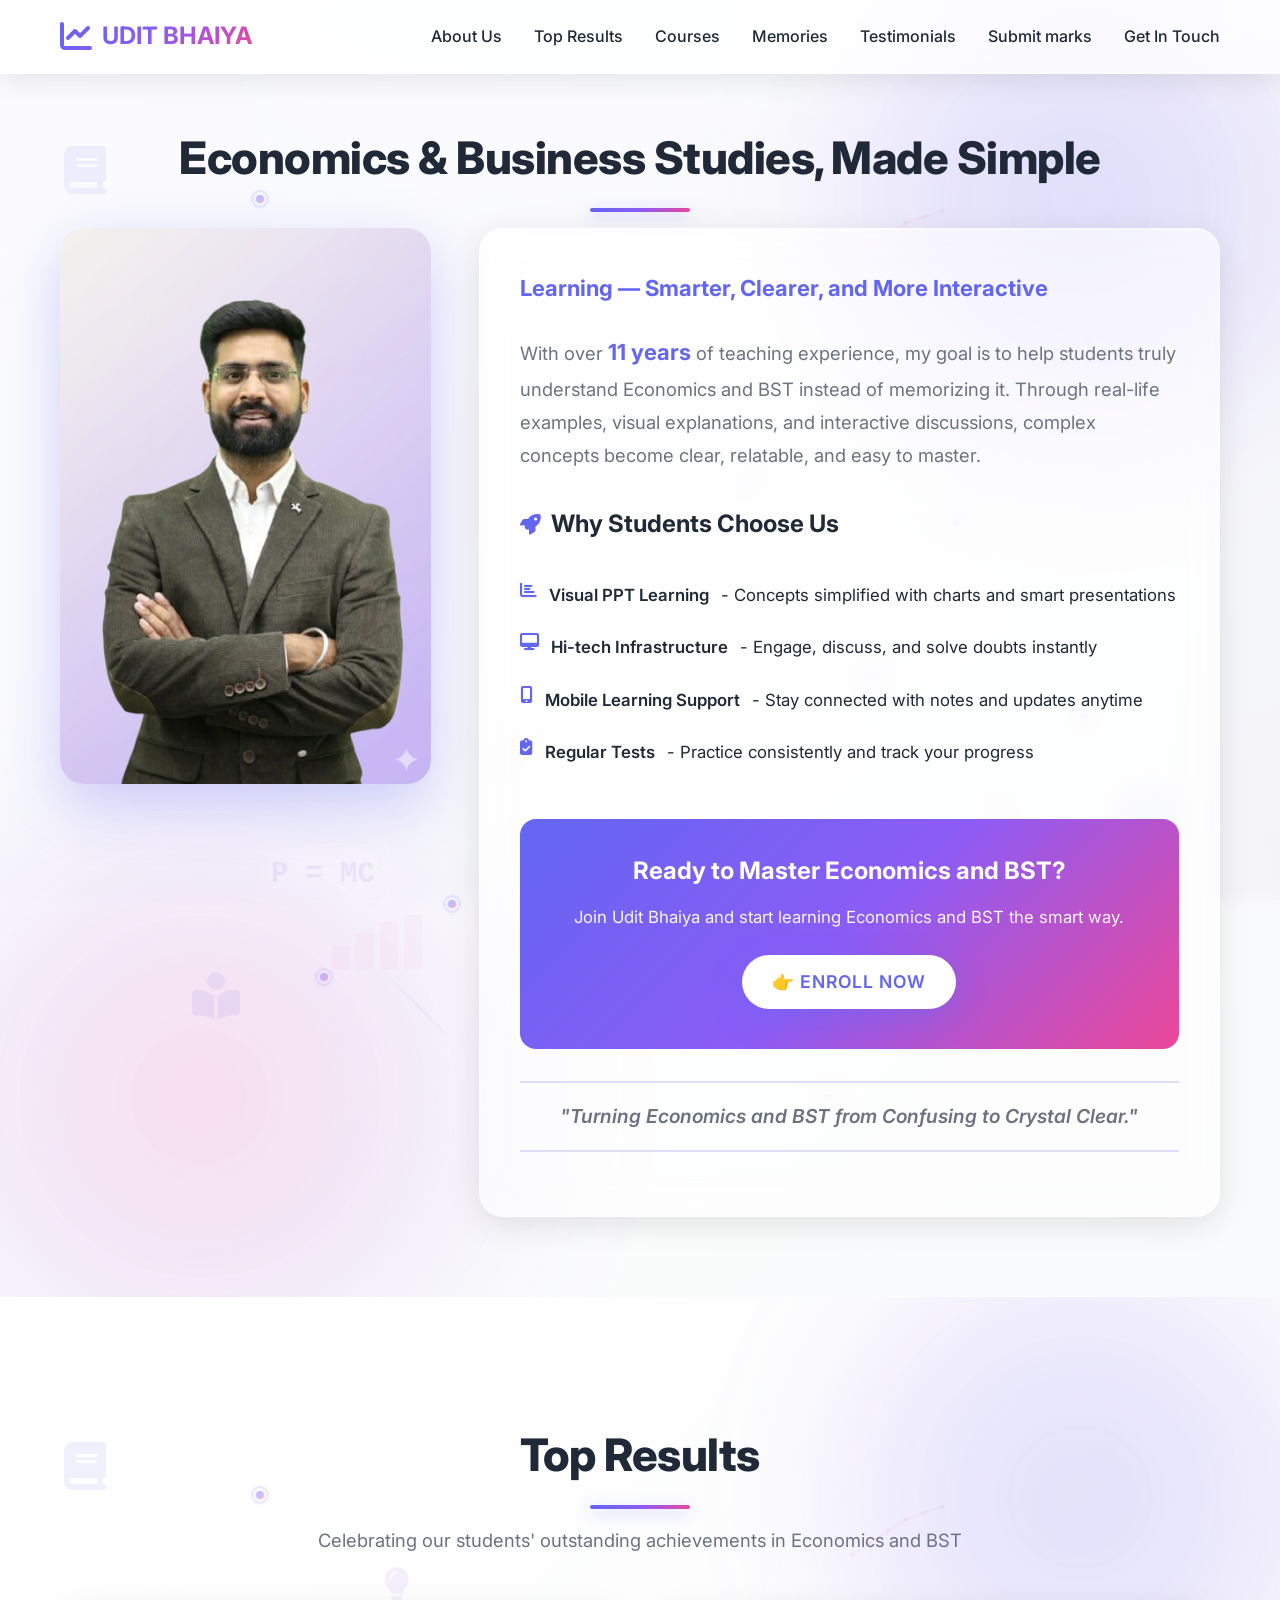
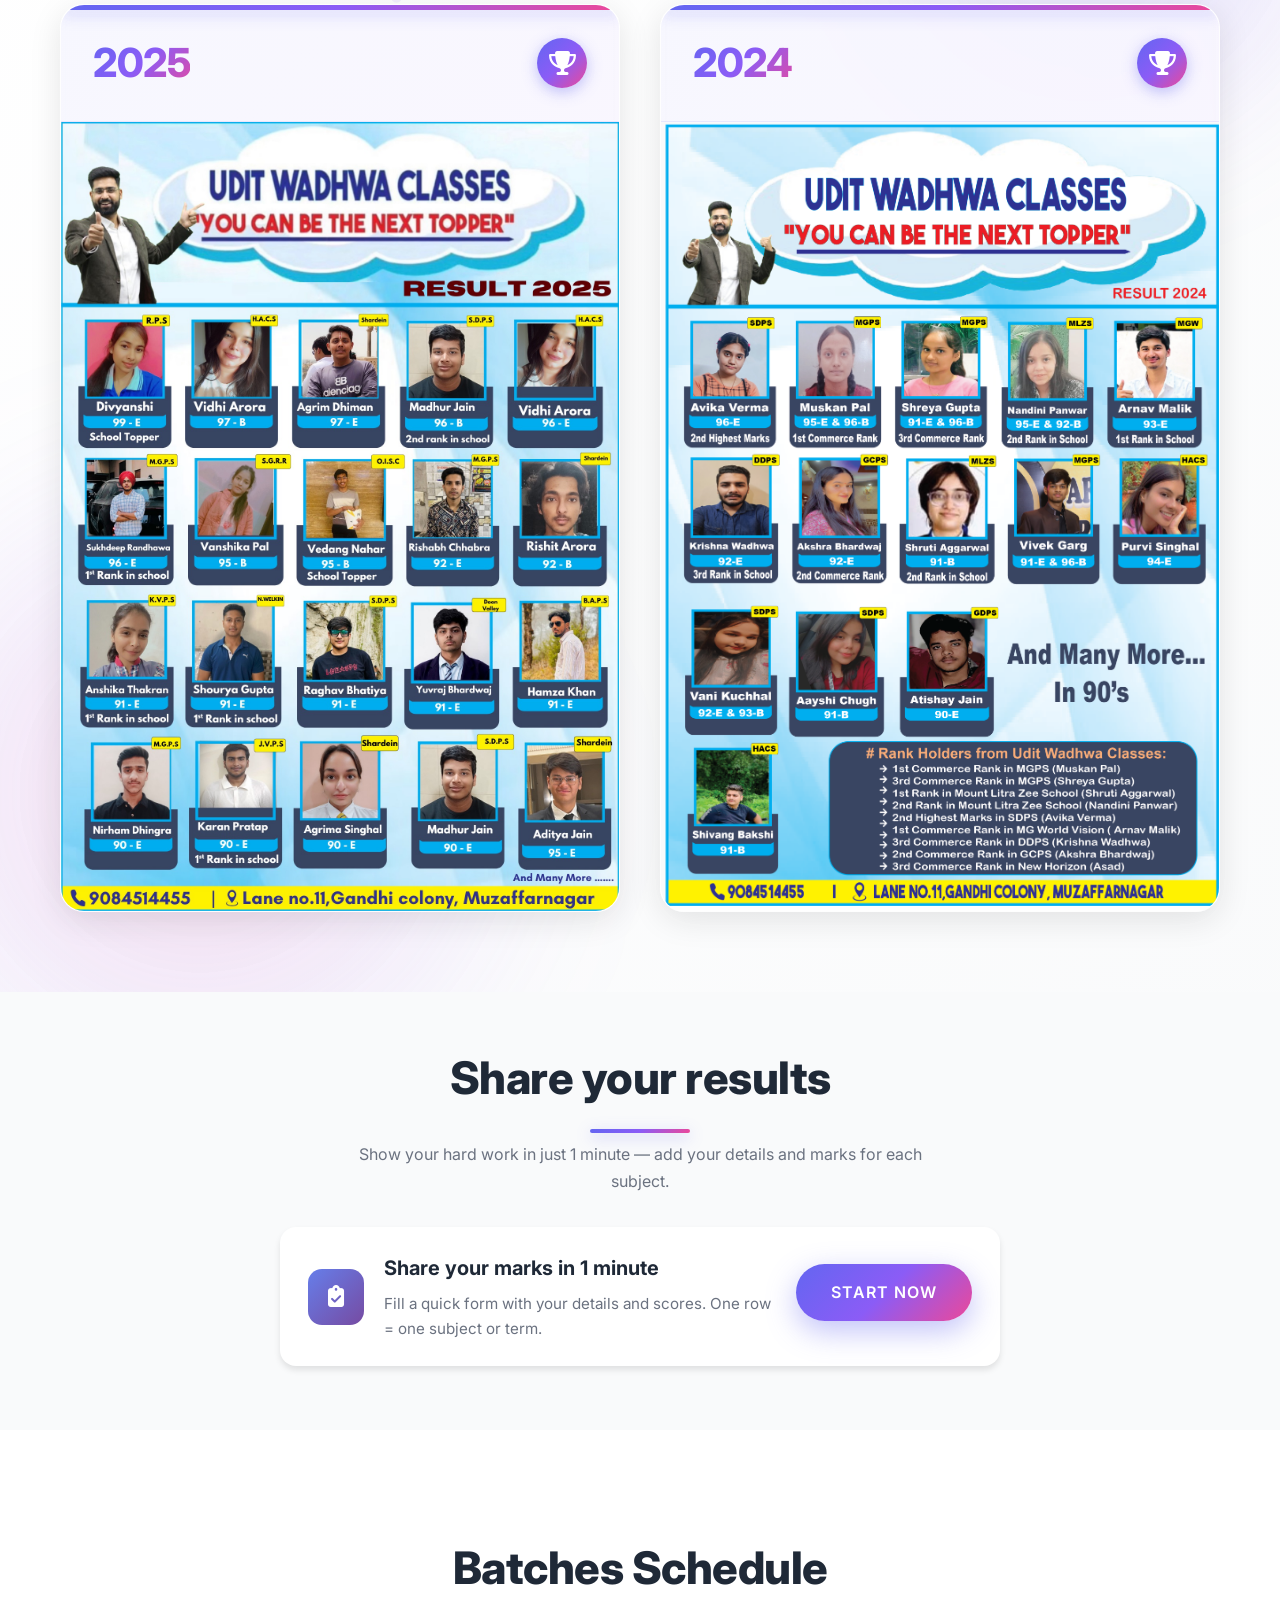
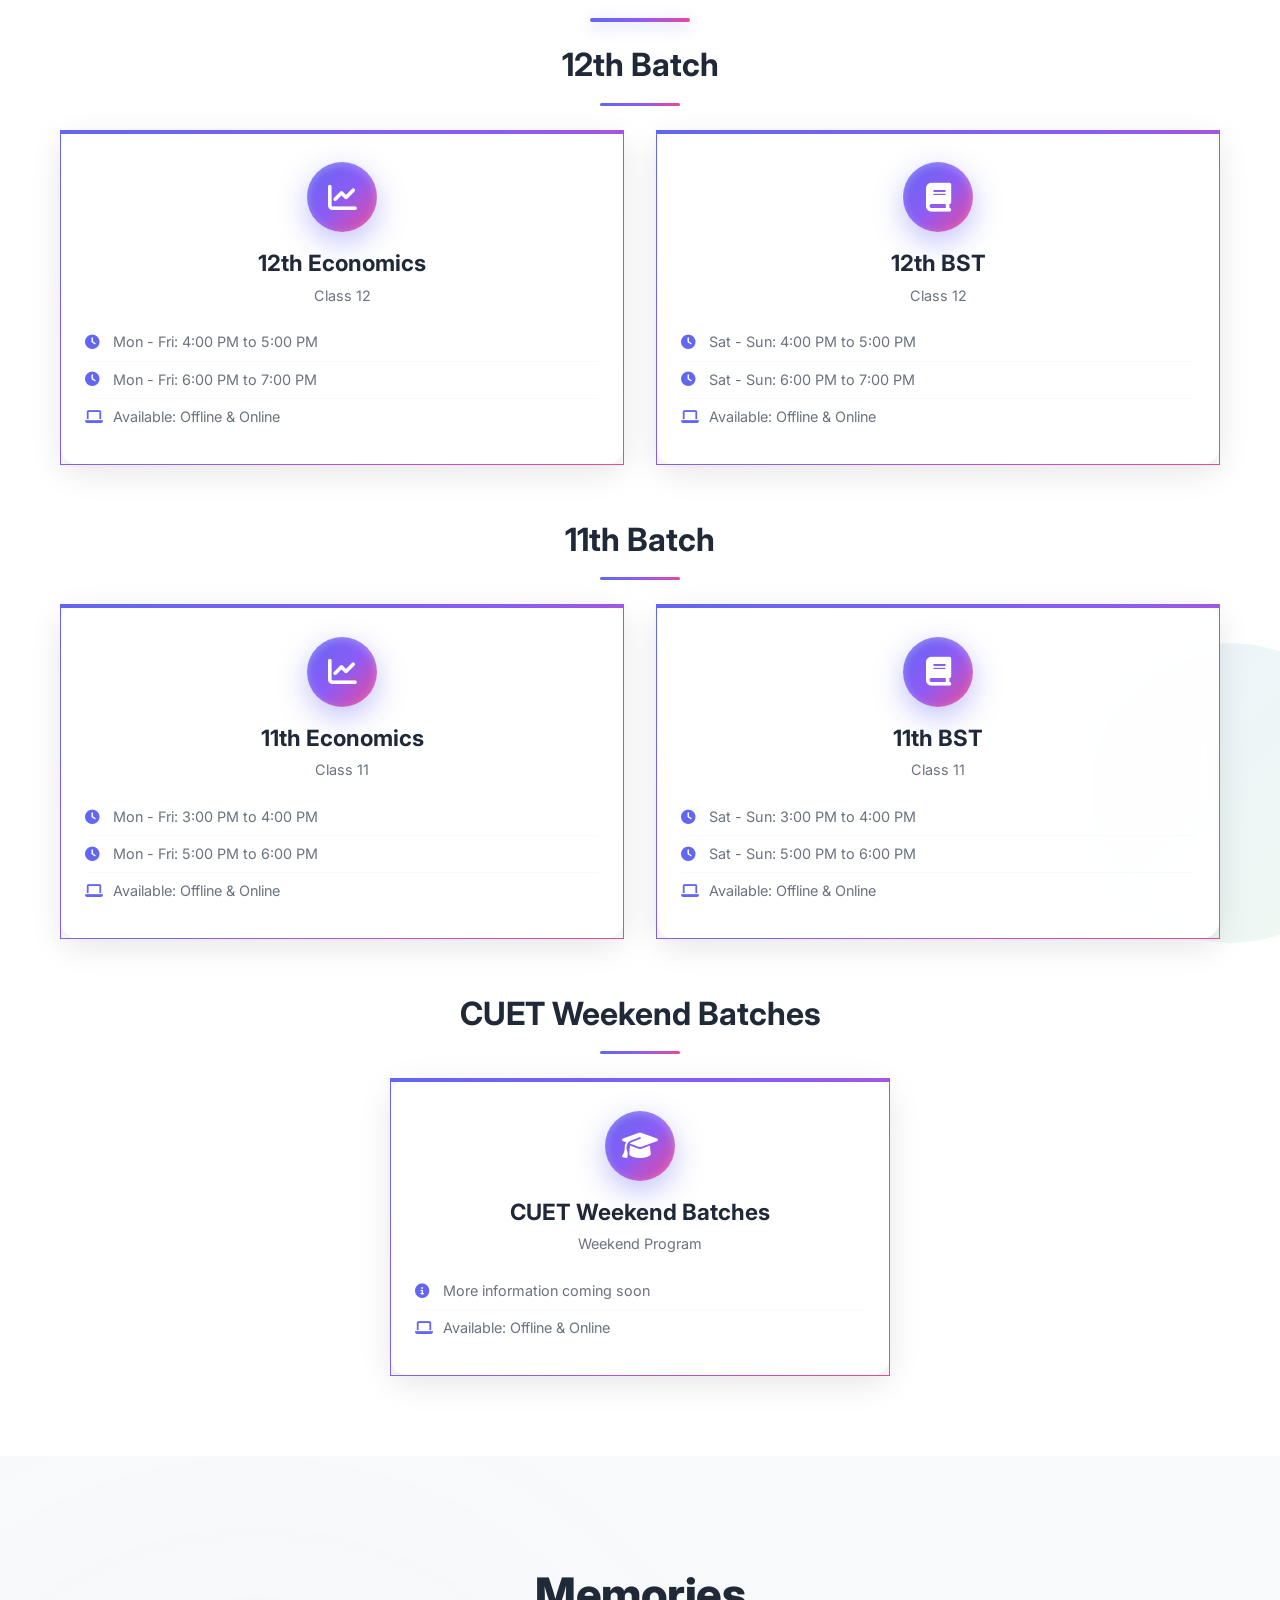
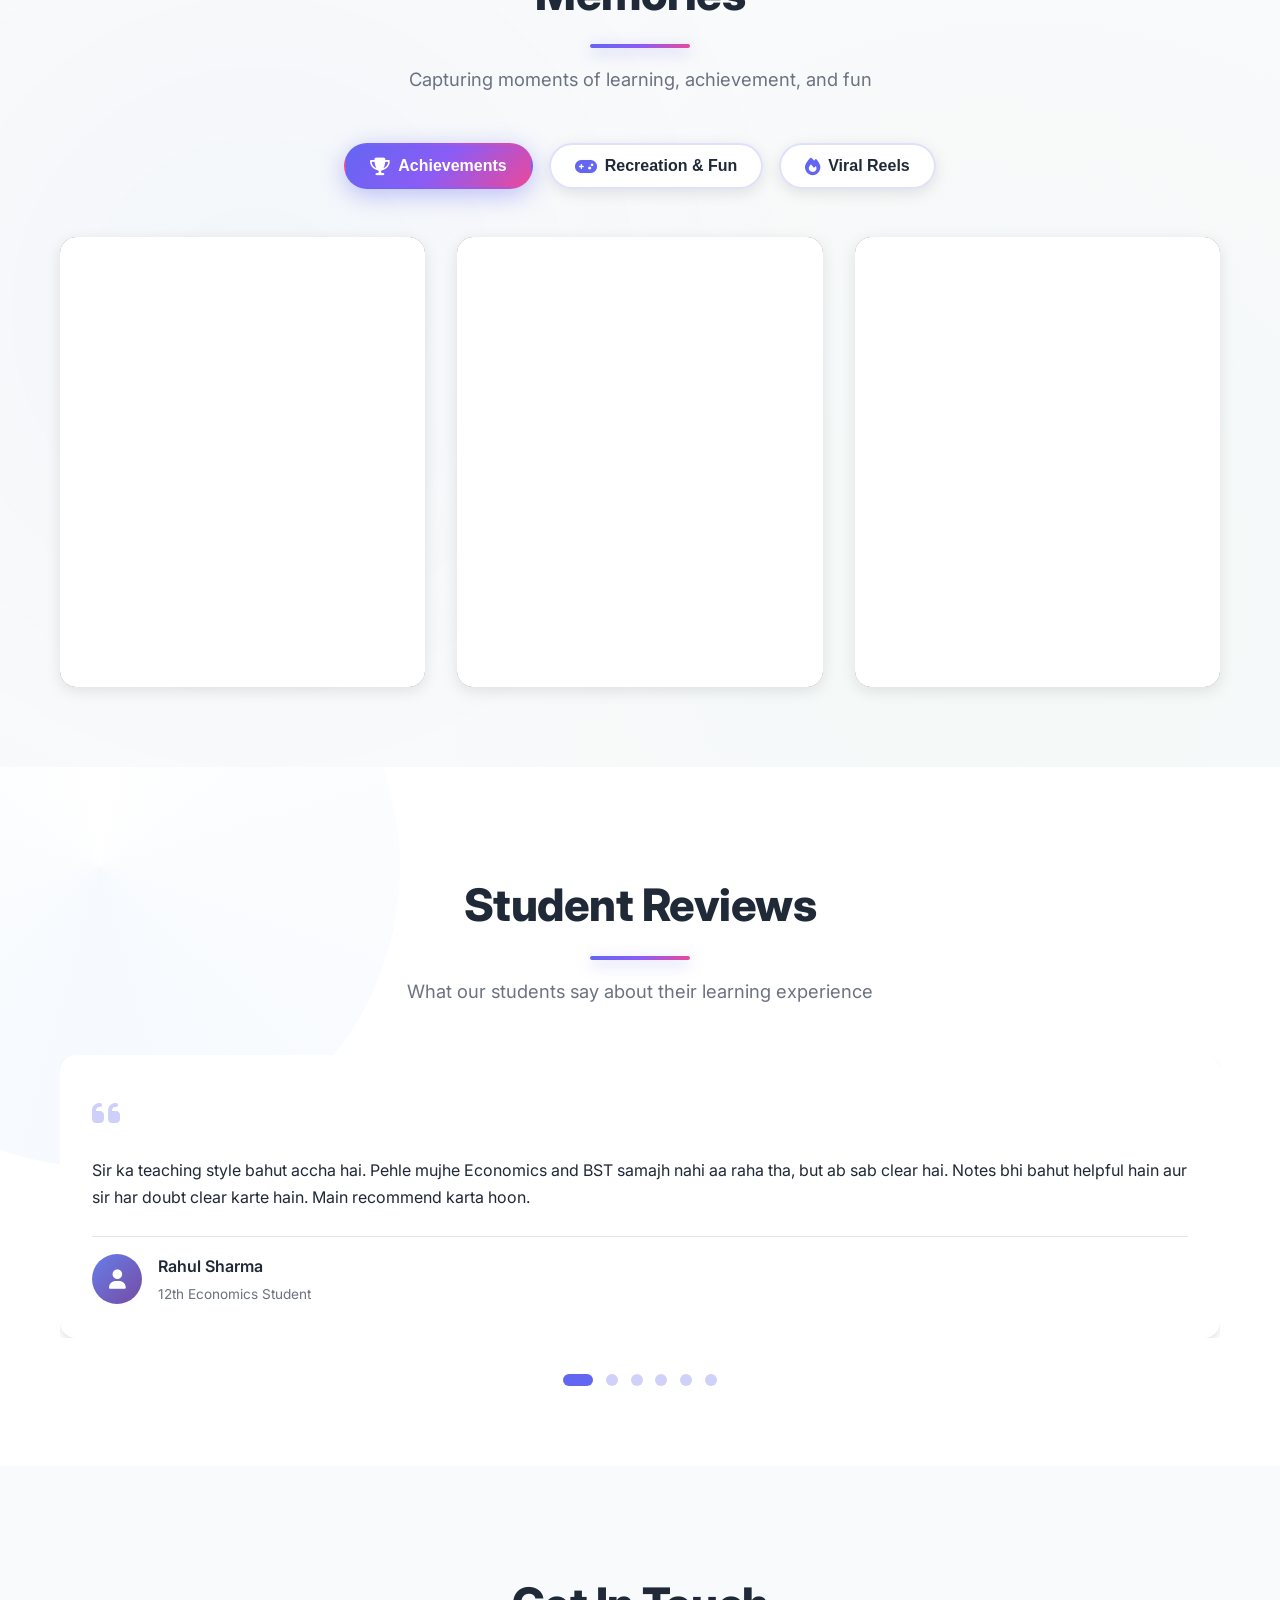
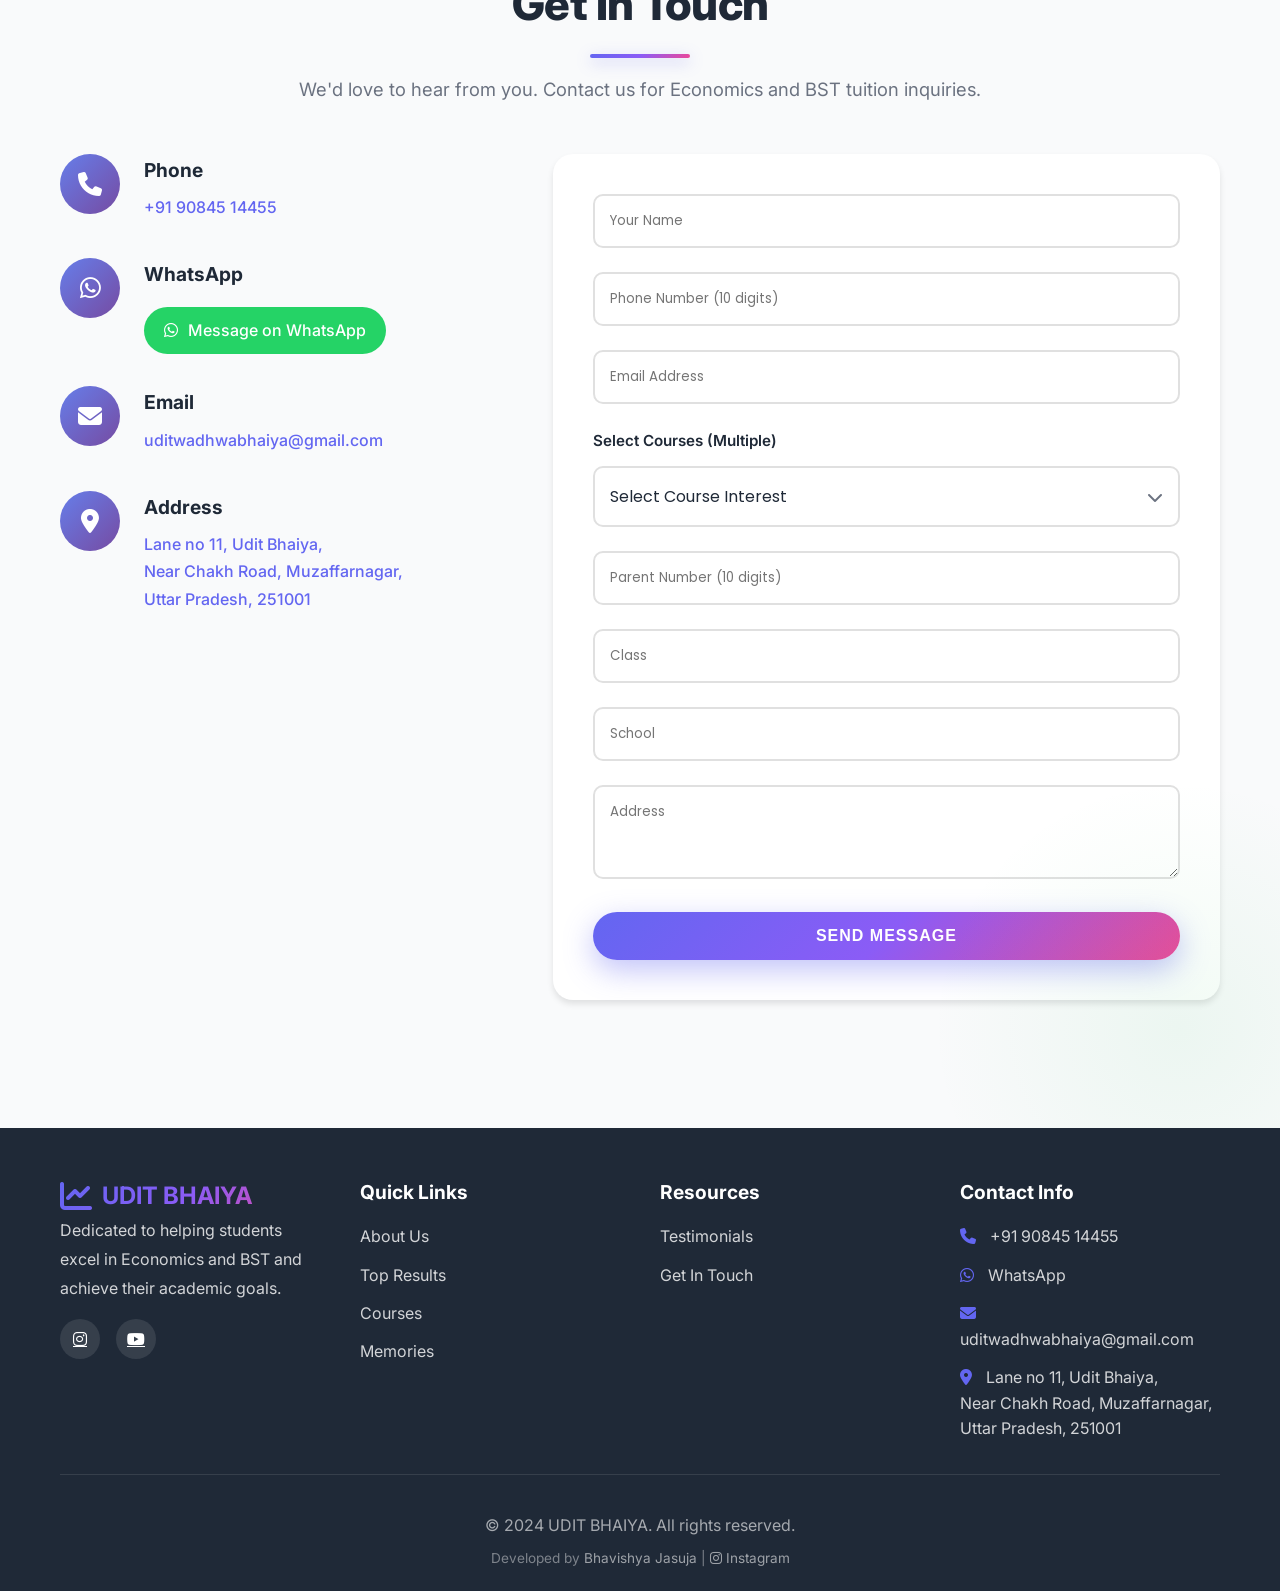
==== commit 56cff4cb: "new changes for makrsform" ====
--- a/index.html
+++ b/index.html
@@ -237,14 +237,14 @@
     <section id="marks-submit" class="marks-submit-section">
         <div class="container">
             <h2 class="section-title marks-submit-section__title">Share your results</h2>
-            <p class="marks-submit-section__lead">Add your details and subject scores — use one row per subject or term.</p>
+            <p class="marks-submit-section__lead">Show your hard work in just 1 minute — add your details and marks for each subject.</p>
             <button type="button" class="marks-invite-card" id="marksInviteCard" data-marks-modal-open aria-haspopup="dialog" aria-controls="marksModal">
                 <div class="marks-invite-card__icon"><i class="fas fa-clipboard-check"></i></div>
                 <div class="marks-invite-card__body">
-                    <h3>Submit your marks</h3>
-                    <p>Open the form to enter your details and one or more subject scores.</p>
-                </div>
-                <div class="marks-invite-card__cta"><span class="btn btn-primary marks-invite-card__btn">Open form</span></div>
+                    <h3>Share your marks in 1 minute</h3>
+                    <p>Fill a quick form with your details and scores. One row = one subject or term.</p>
+                </div>
+                <div class="marks-invite-card__cta"><span class="btn btn-primary marks-invite-card__btn">Start now</span></div>
             </button>
         </div>
     </section>
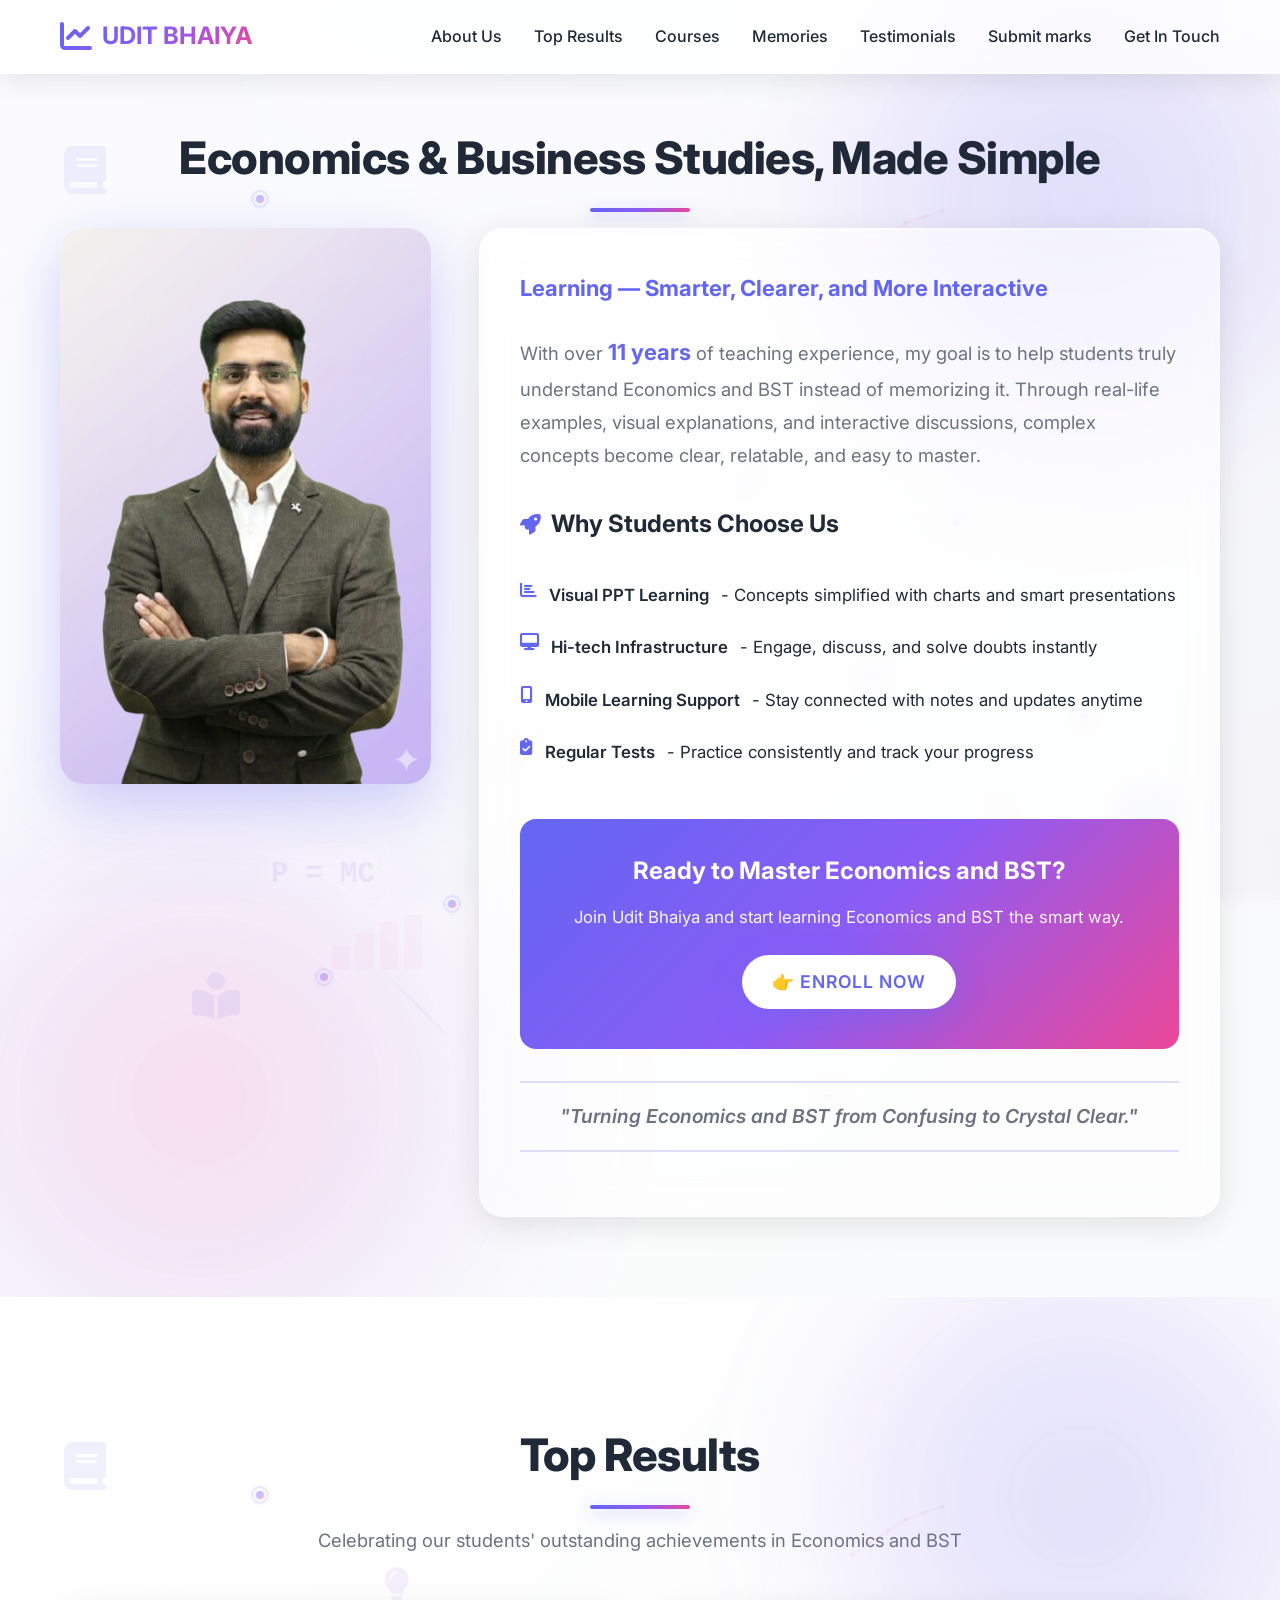
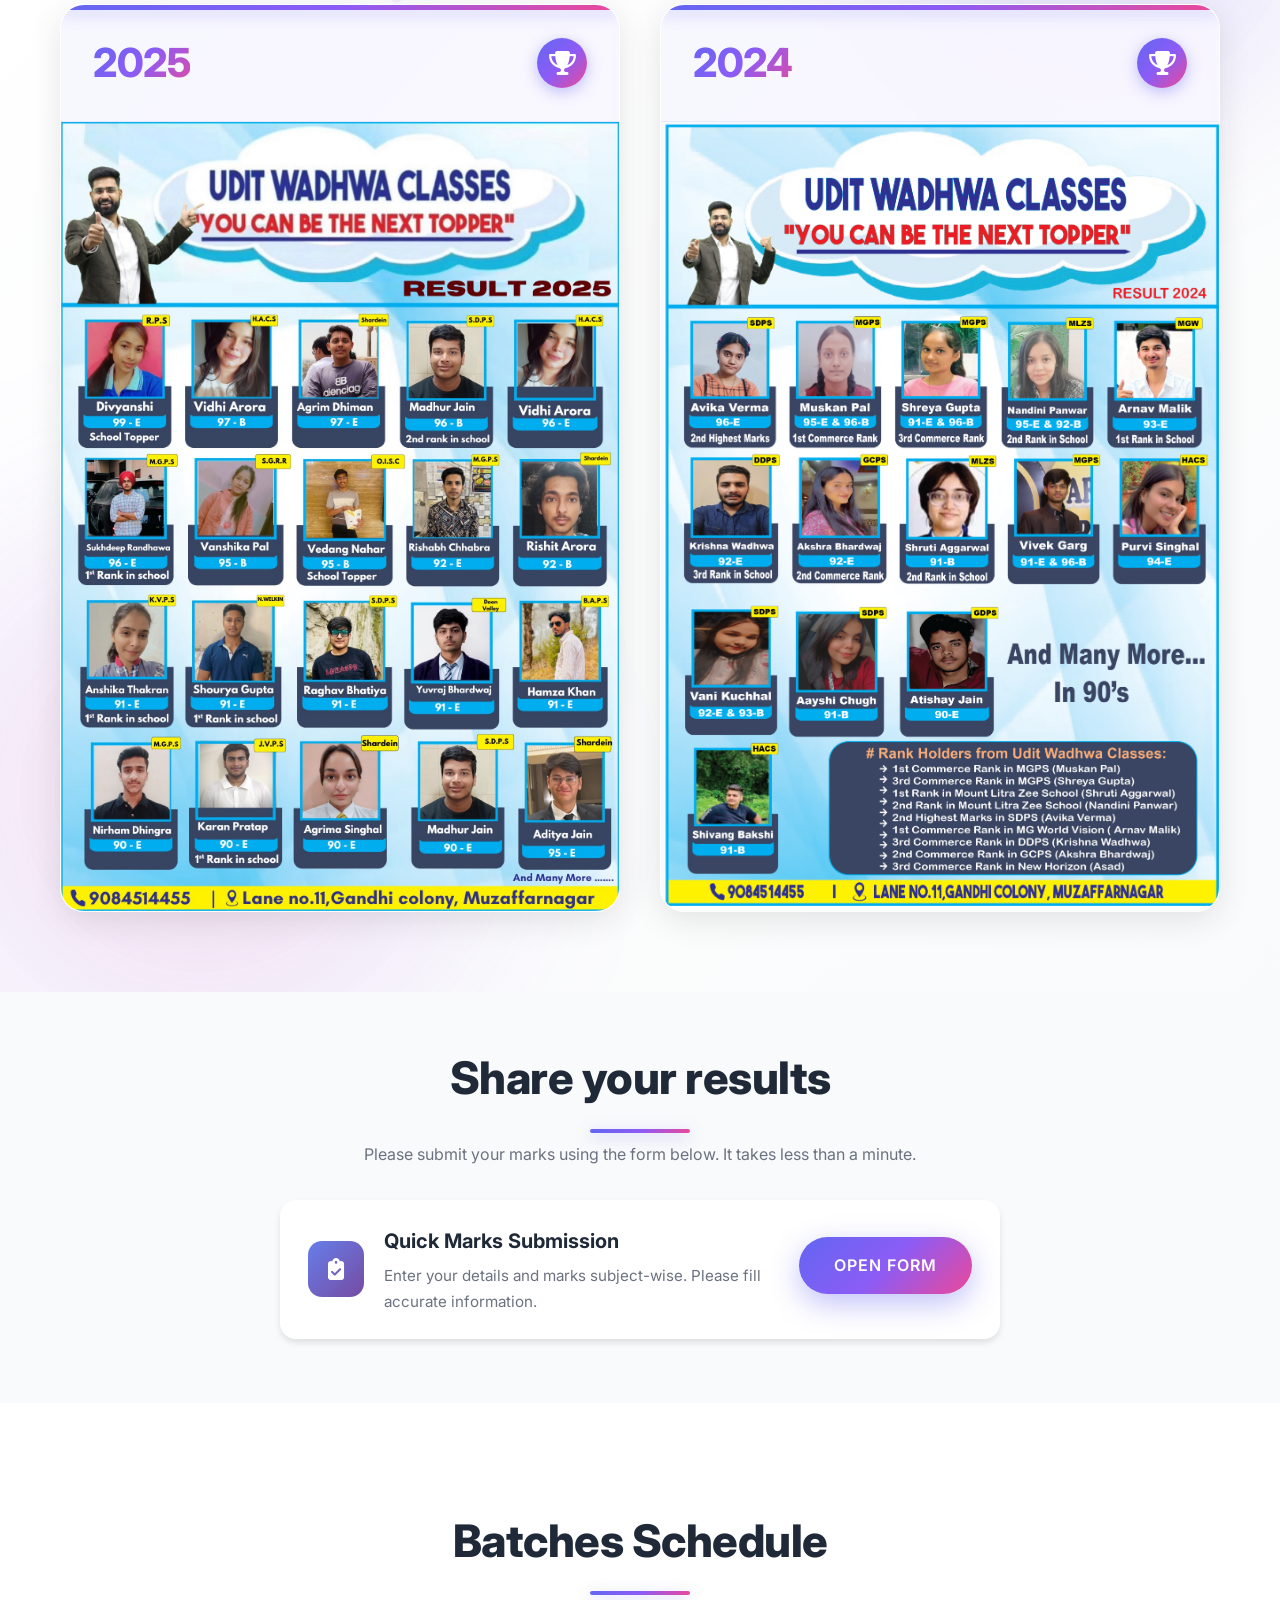
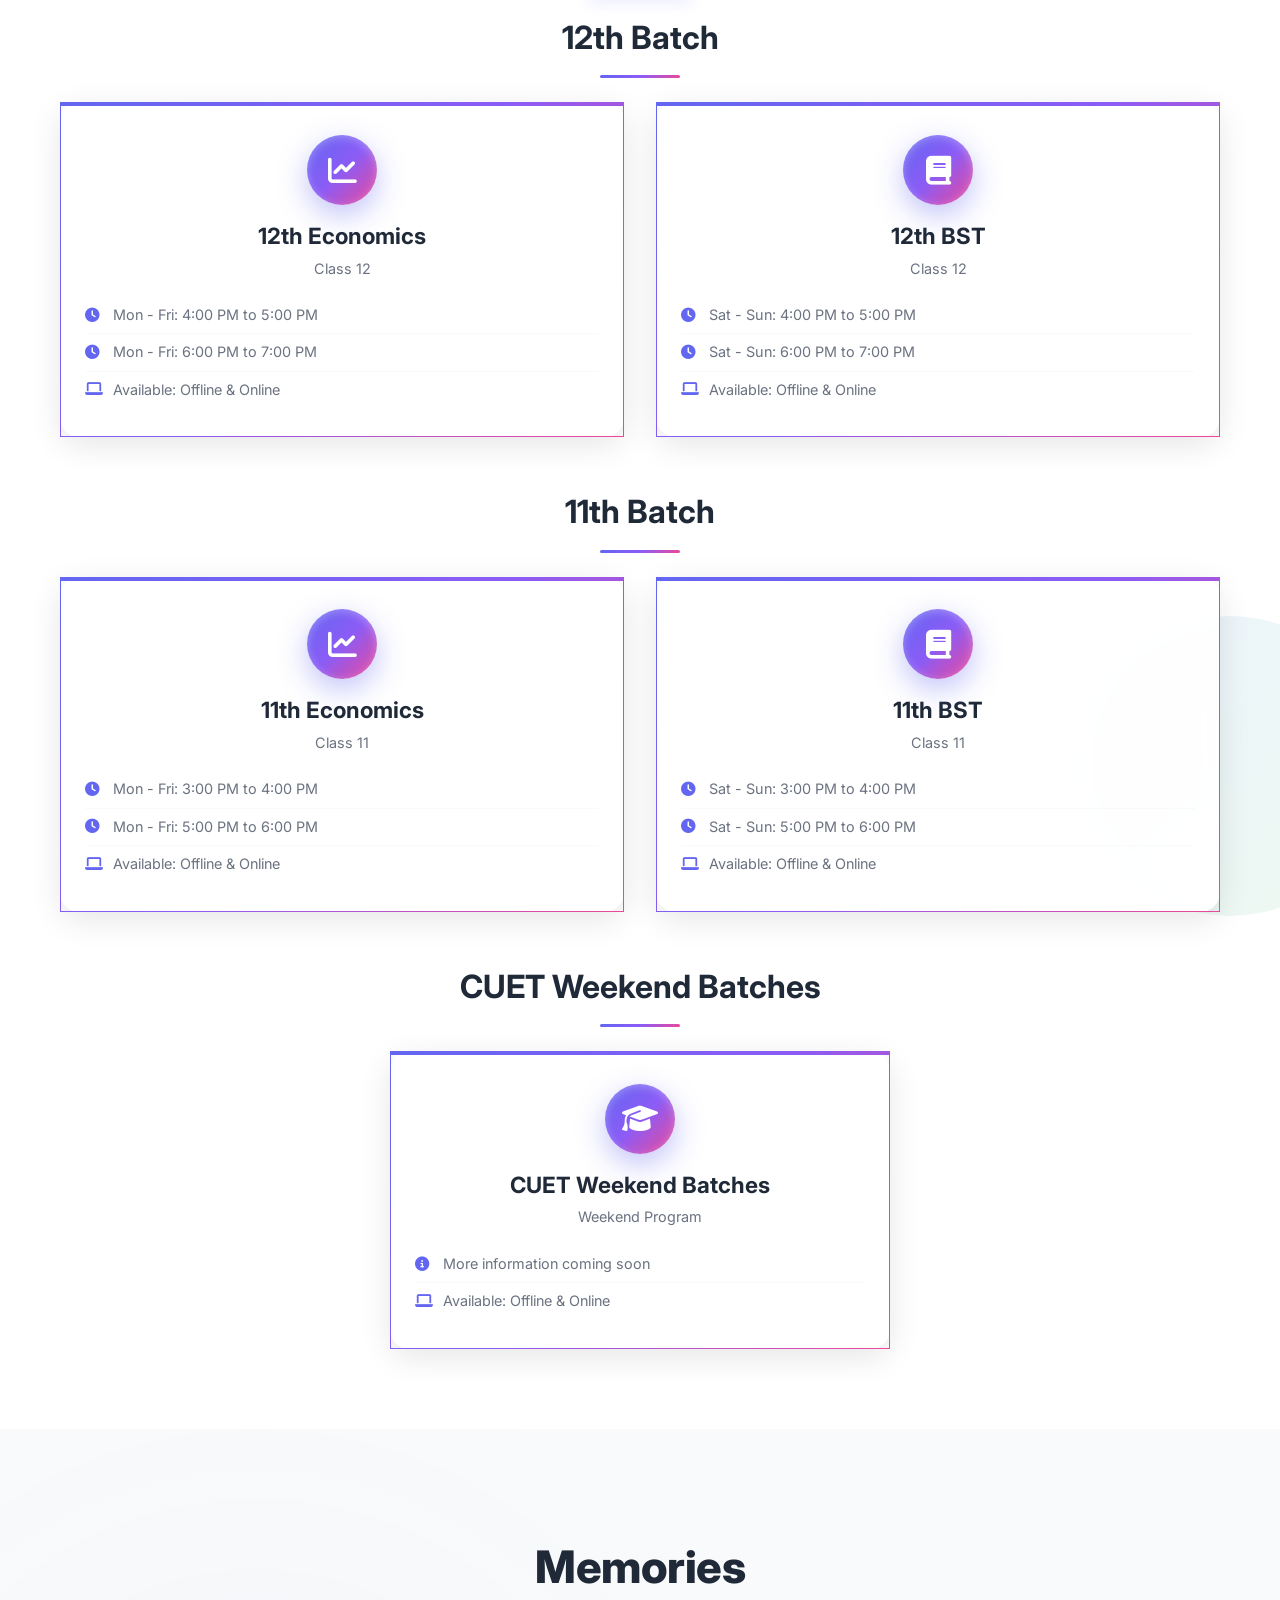
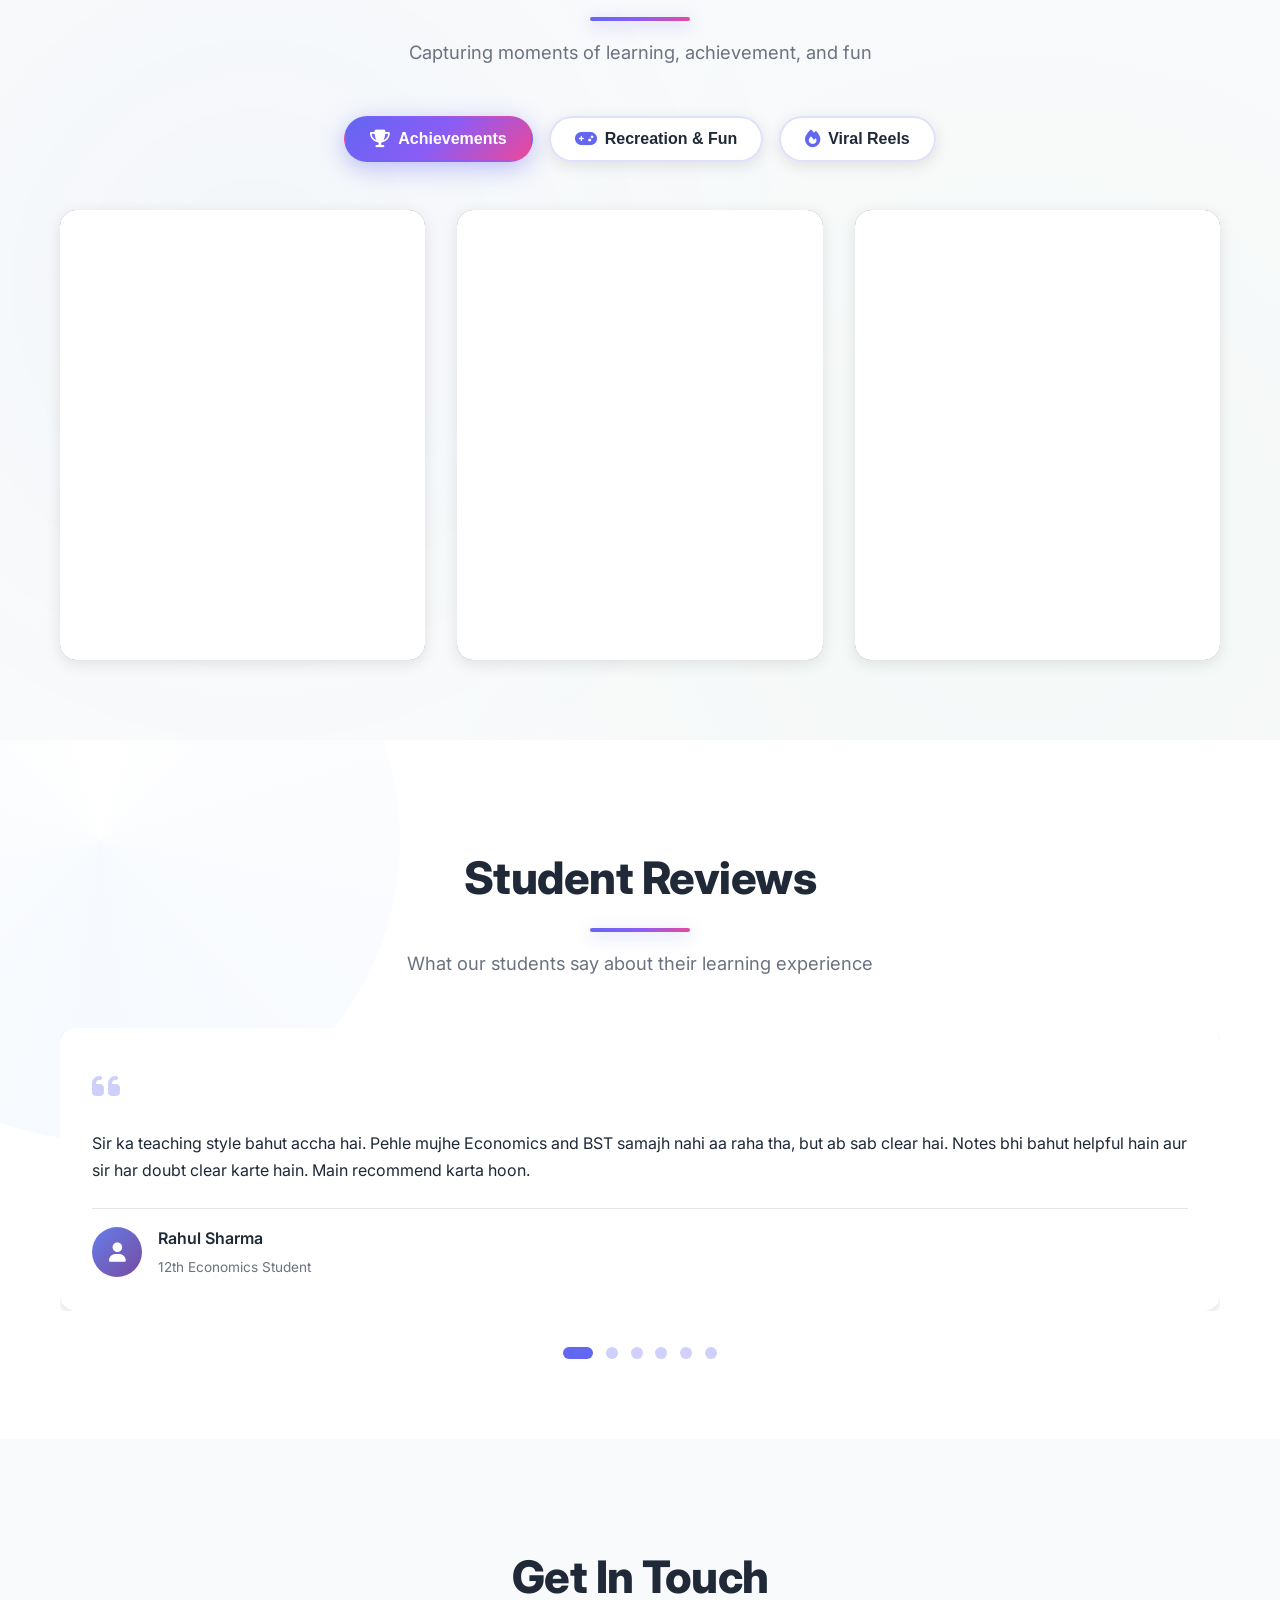
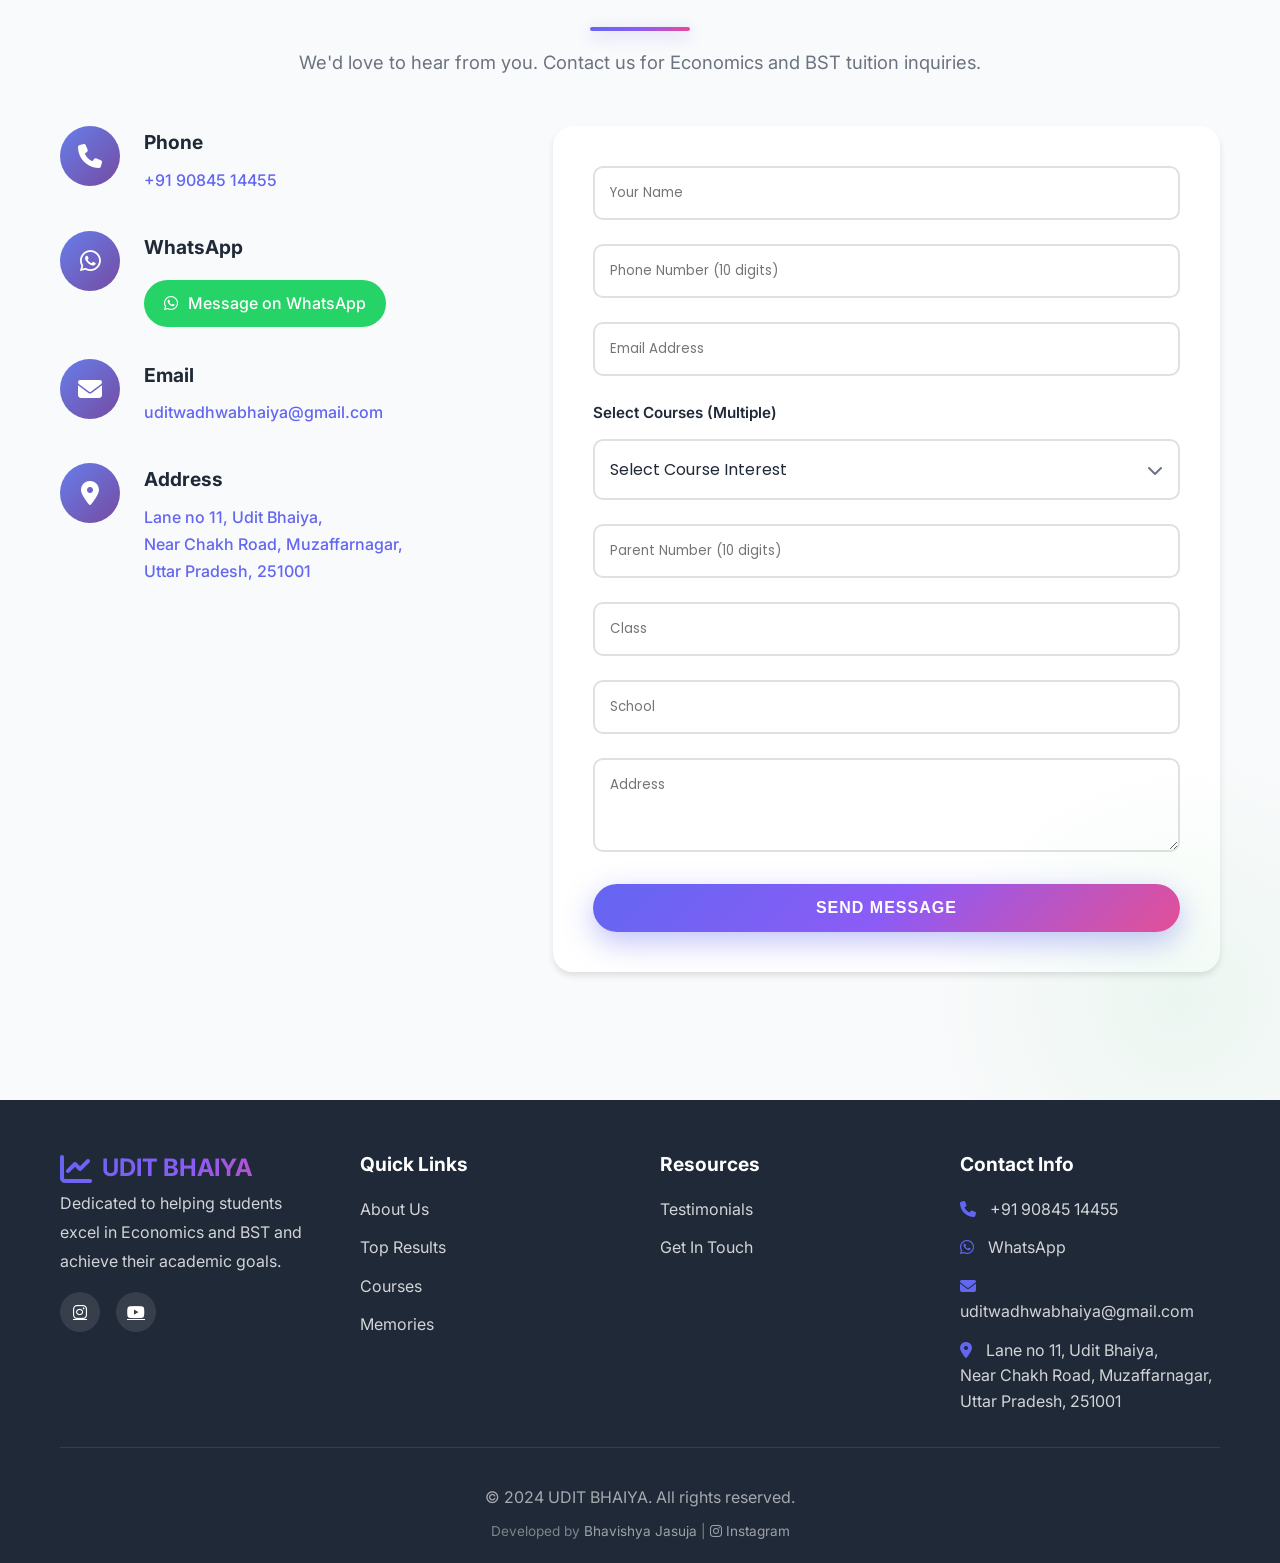
==== commit f0289afd: "updated link" ====
--- a/index.html
+++ b/index.html
@@ -237,14 +237,14 @@
     <section id="marks-submit" class="marks-submit-section">
         <div class="container">
             <h2 class="section-title marks-submit-section__title">Share your results</h2>
-            <p class="marks-submit-section__lead">Show your hard work in just 1 minute — add your details and marks for each subject.</p>
+            <p class="marks-submit-section__lead">Please submit your marks using the form below. It takes less than a minute.</p>
             <button type="button" class="marks-invite-card" id="marksInviteCard" data-marks-modal-open aria-haspopup="dialog" aria-controls="marksModal">
                 <div class="marks-invite-card__icon"><i class="fas fa-clipboard-check"></i></div>
                 <div class="marks-invite-card__body">
-                    <h3>Share your marks in 1 minute</h3>
-                    <p>Fill a quick form with your details and scores. One row = one subject or term.</p>
-                </div>
-                <div class="marks-invite-card__cta"><span class="btn btn-primary marks-invite-card__btn">Start now</span></div>
+                    <h3>Quick Marks Submission</h3>
+                    <p>Enter your details and marks subject-wise. Please fill accurate information.</p>
+                </div>
+                <div class="marks-invite-card__cta"><span class="btn btn-primary marks-invite-card__btn">Open Form</span></div>
             </button>
         </div>
     </section>
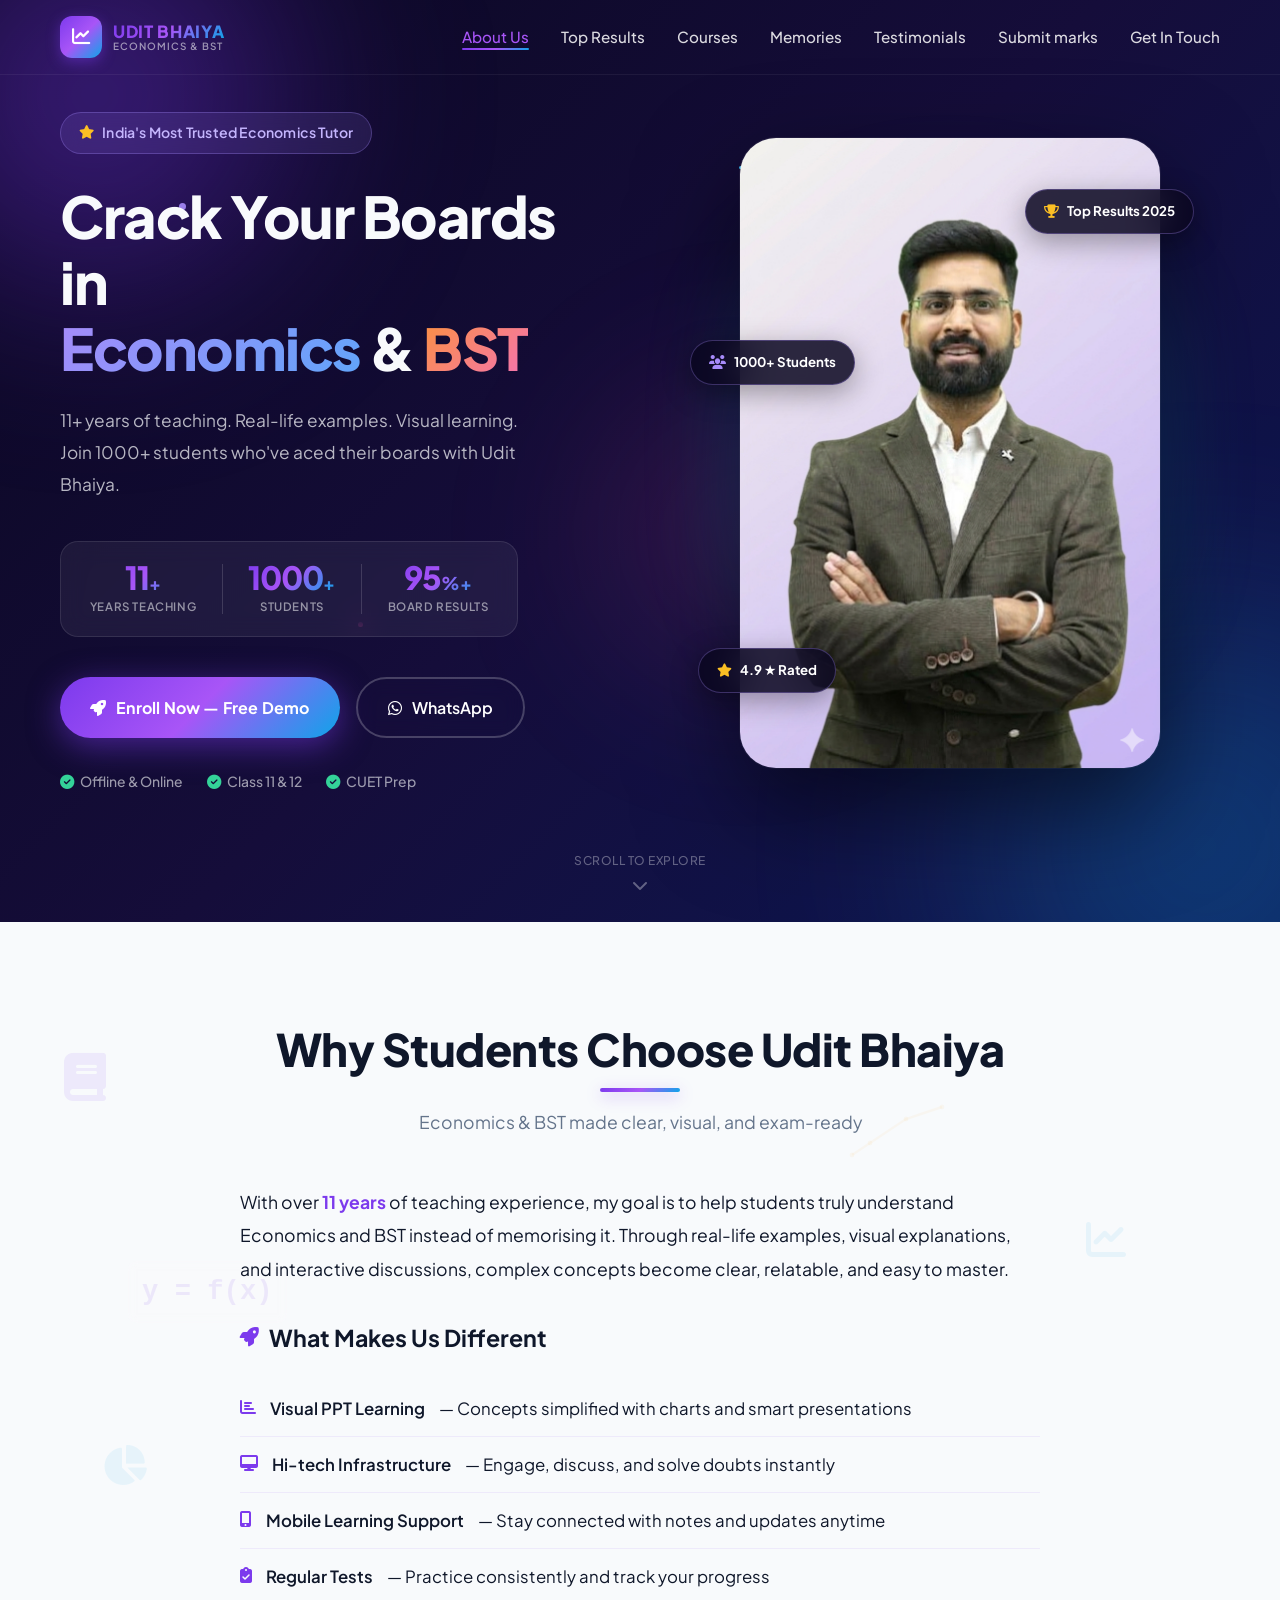
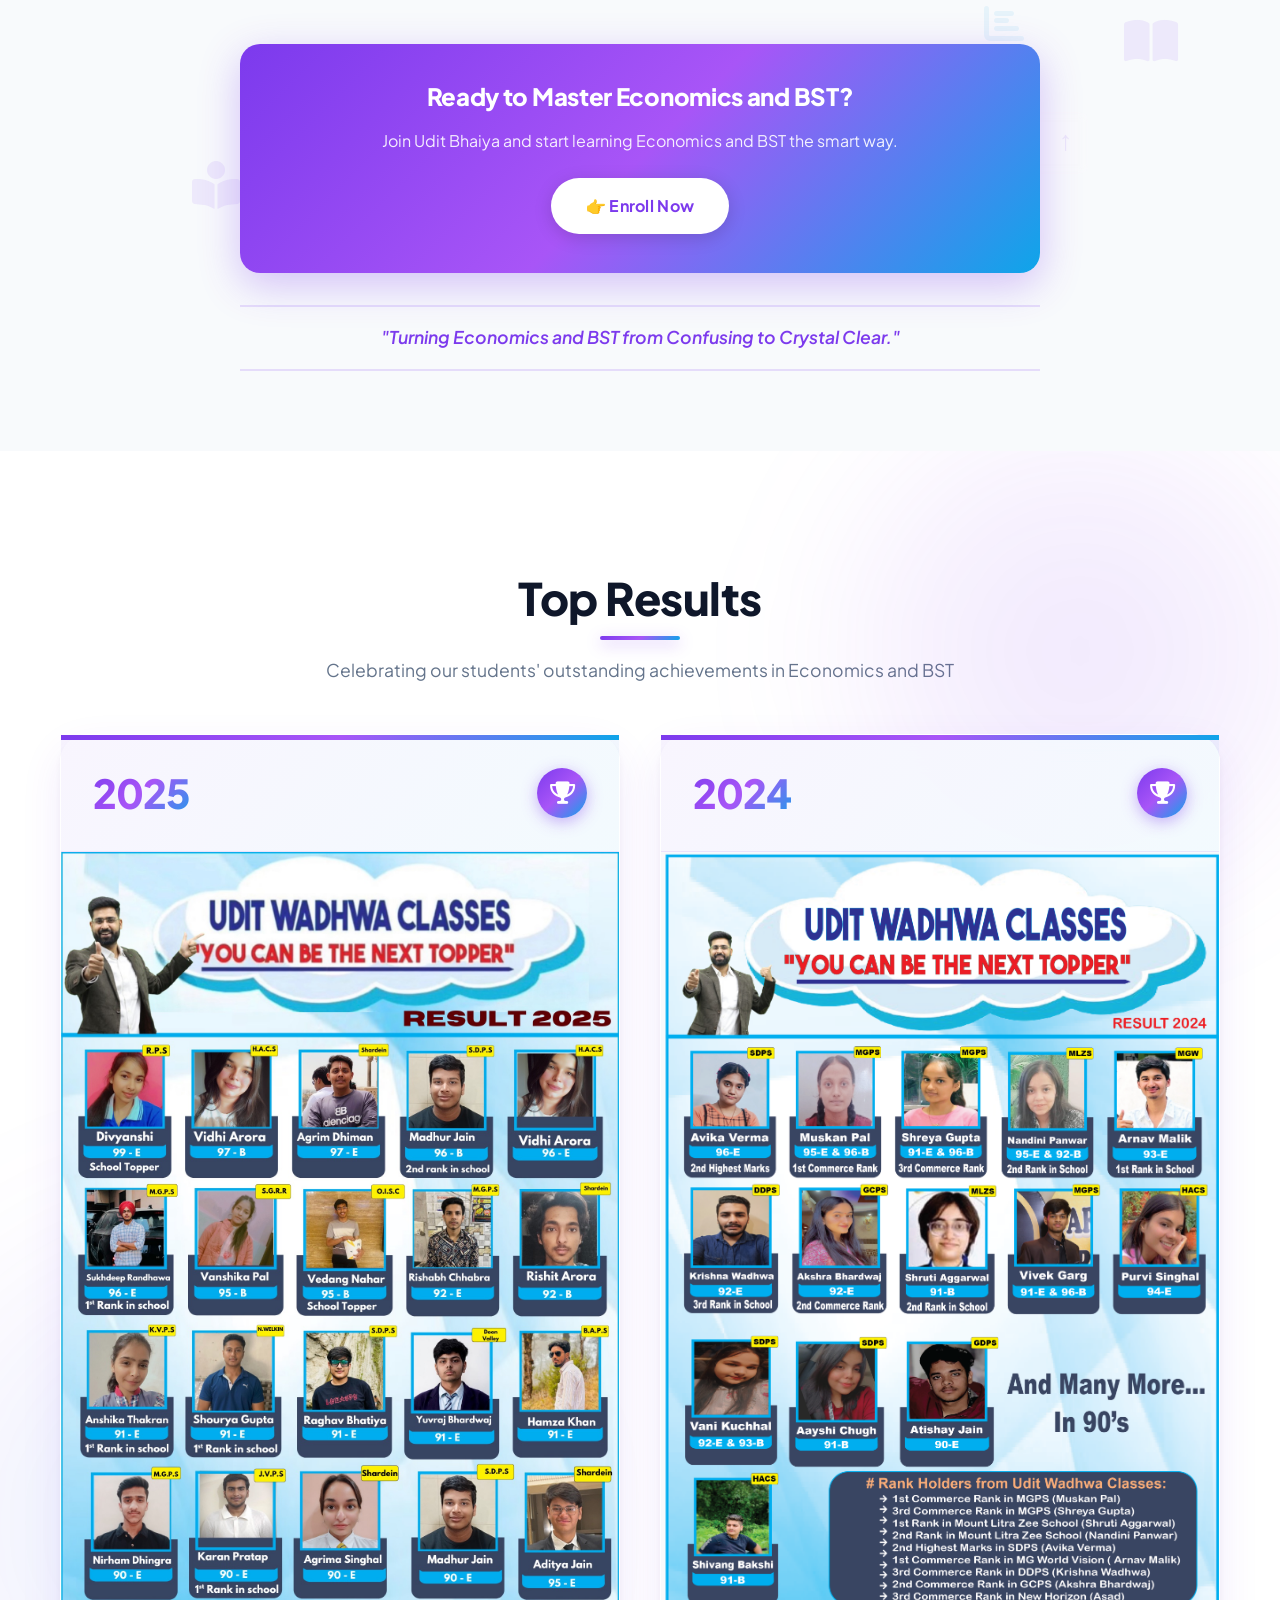
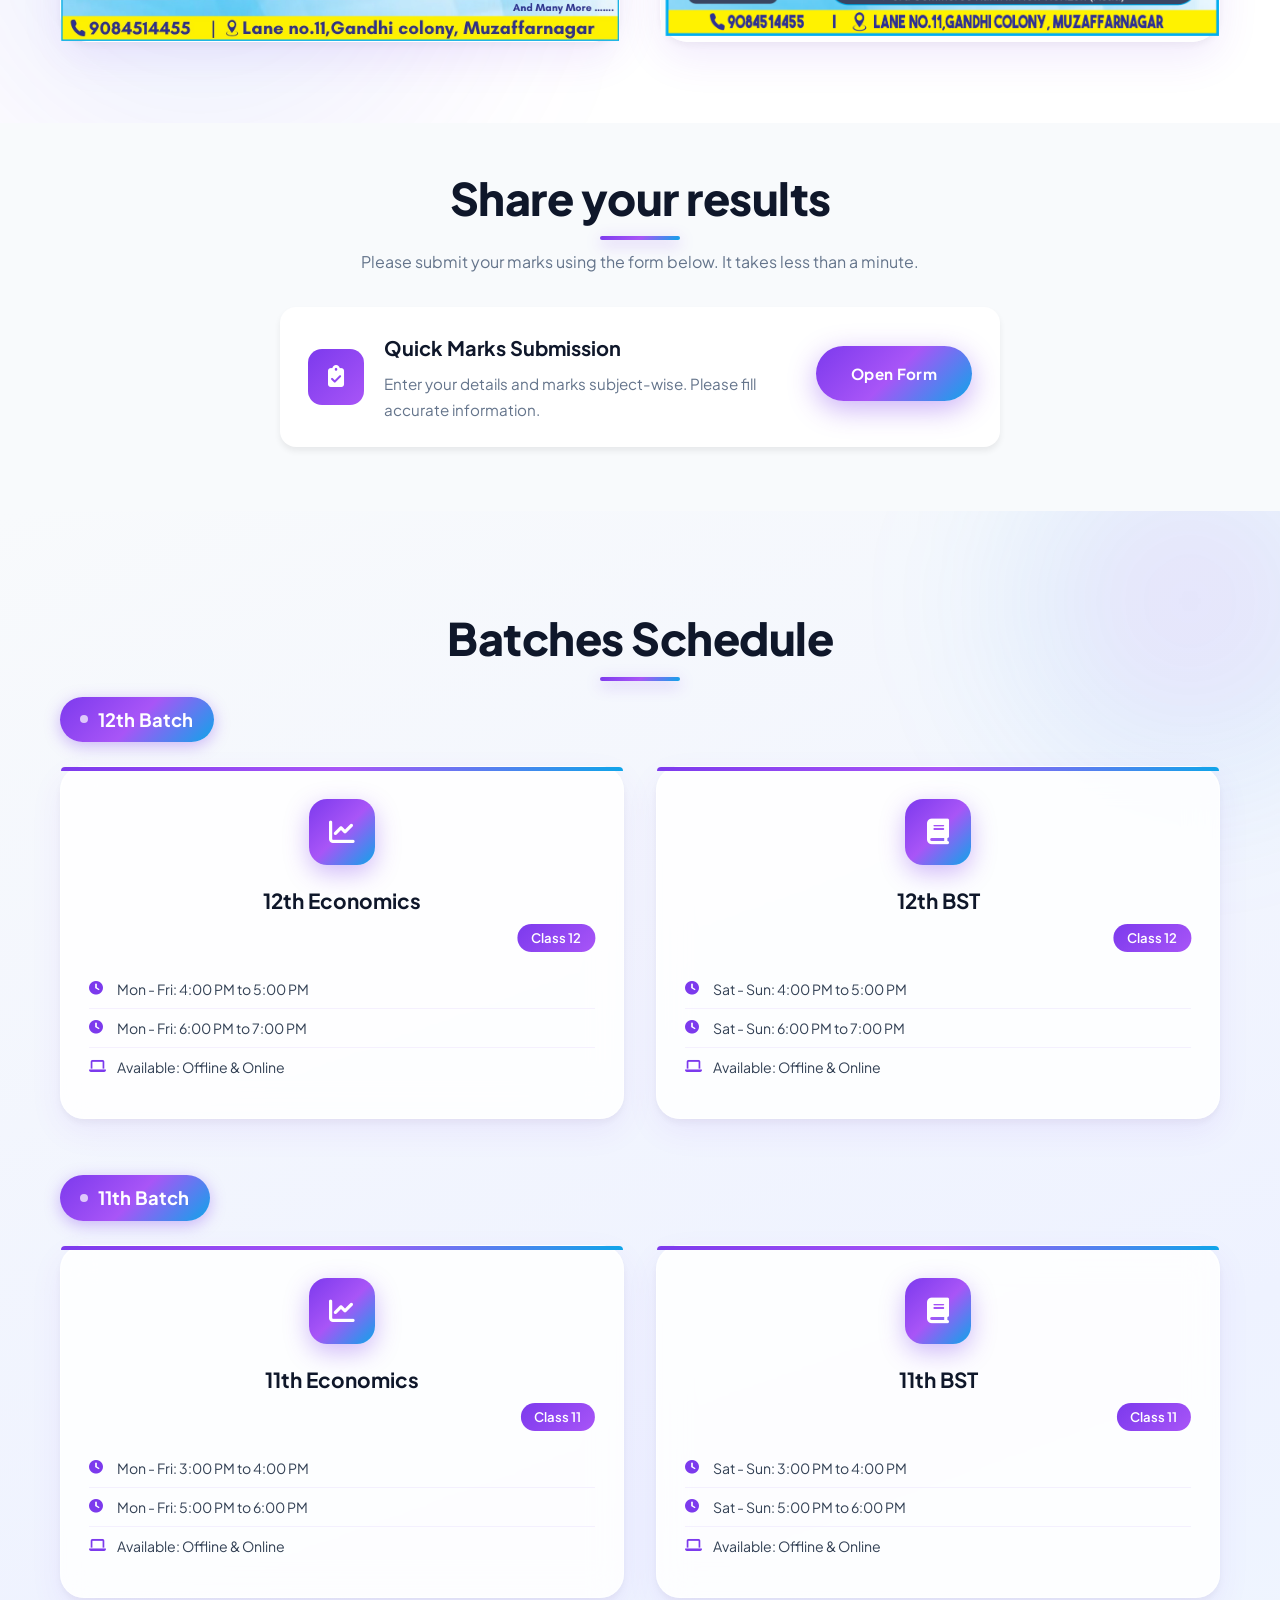
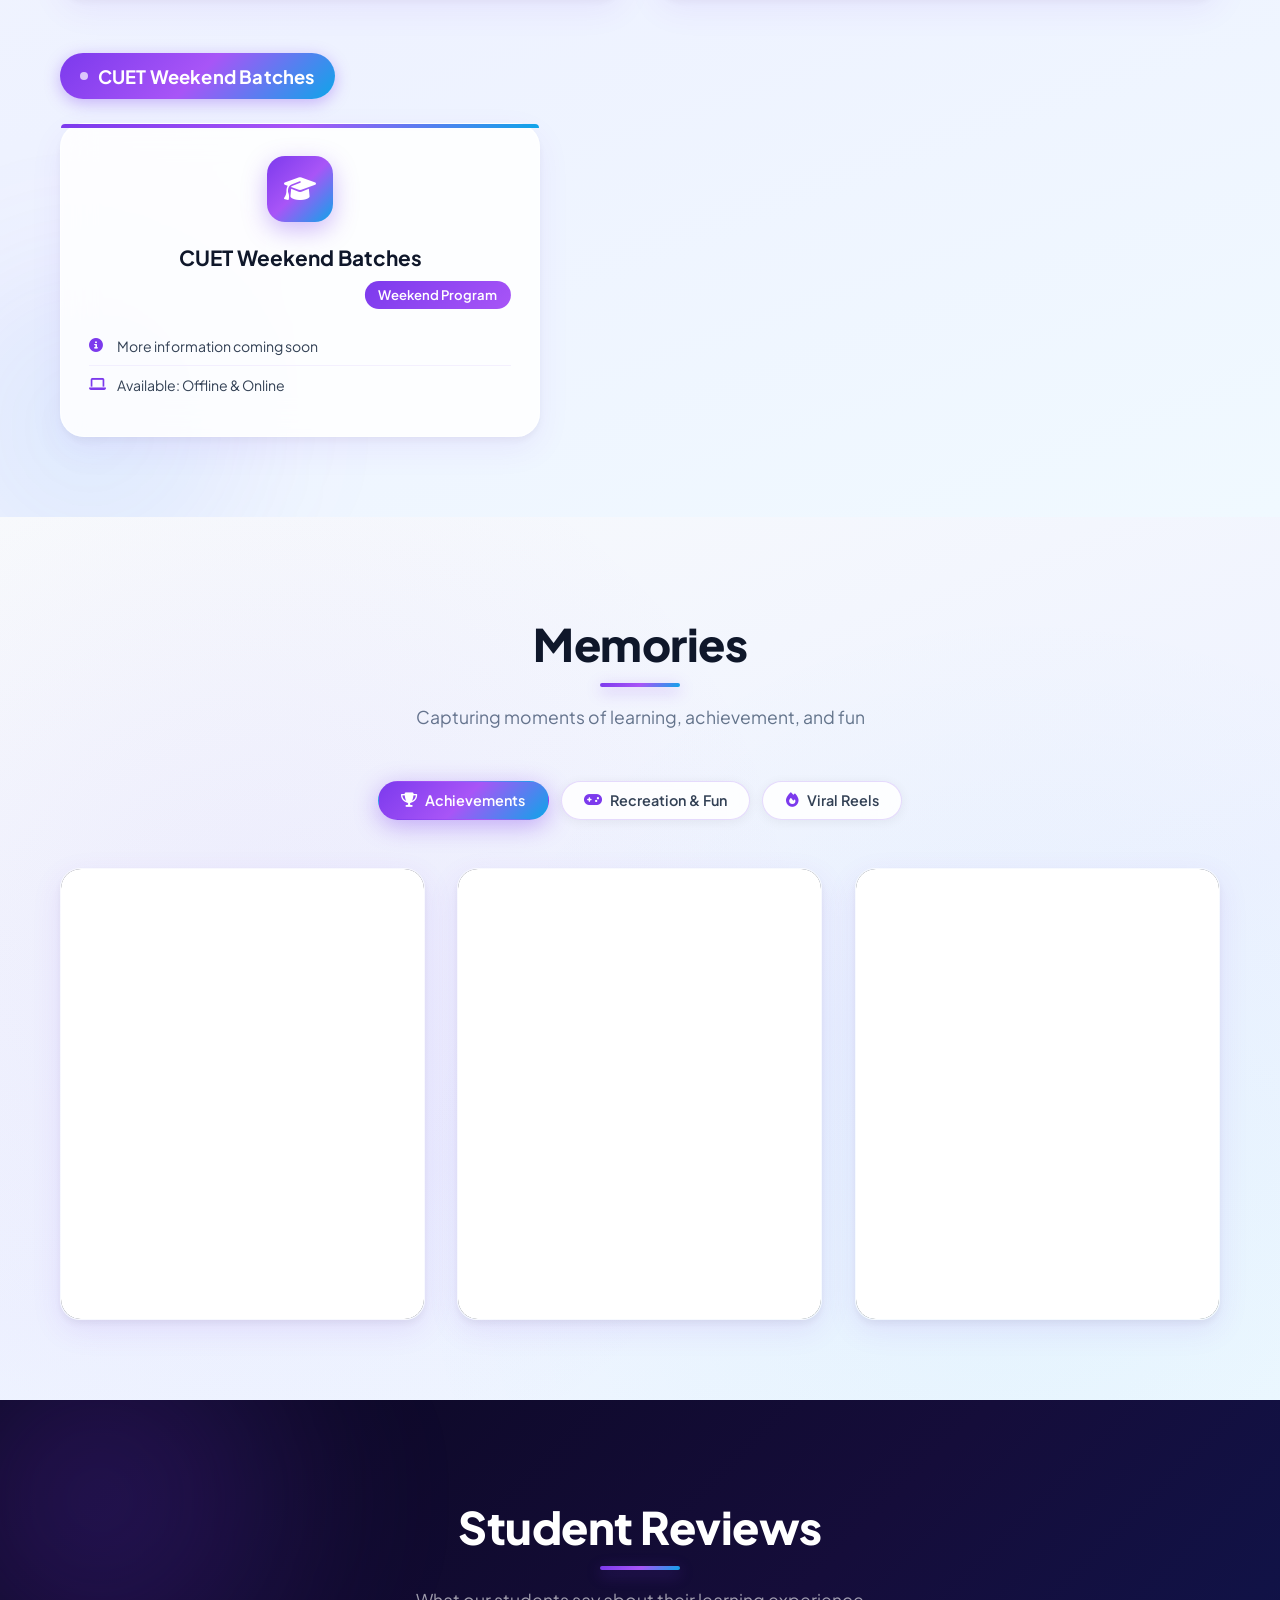
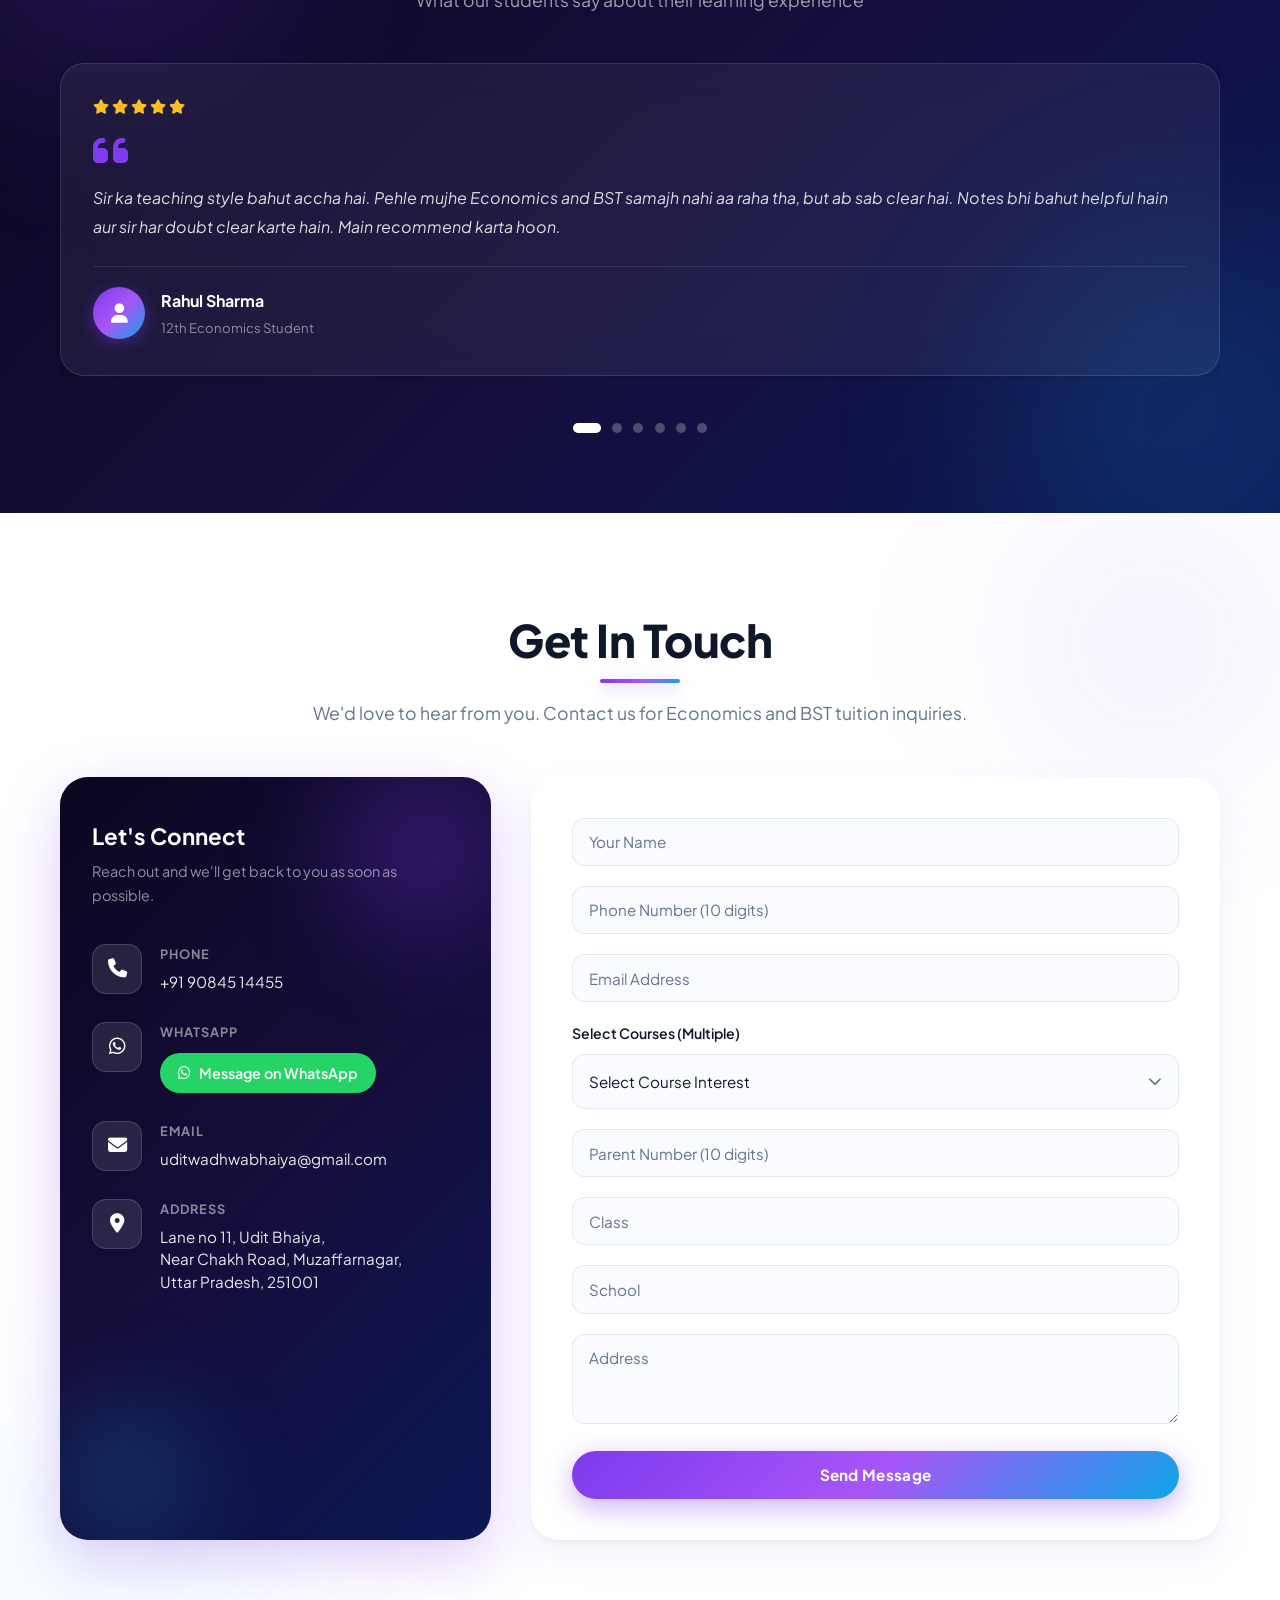
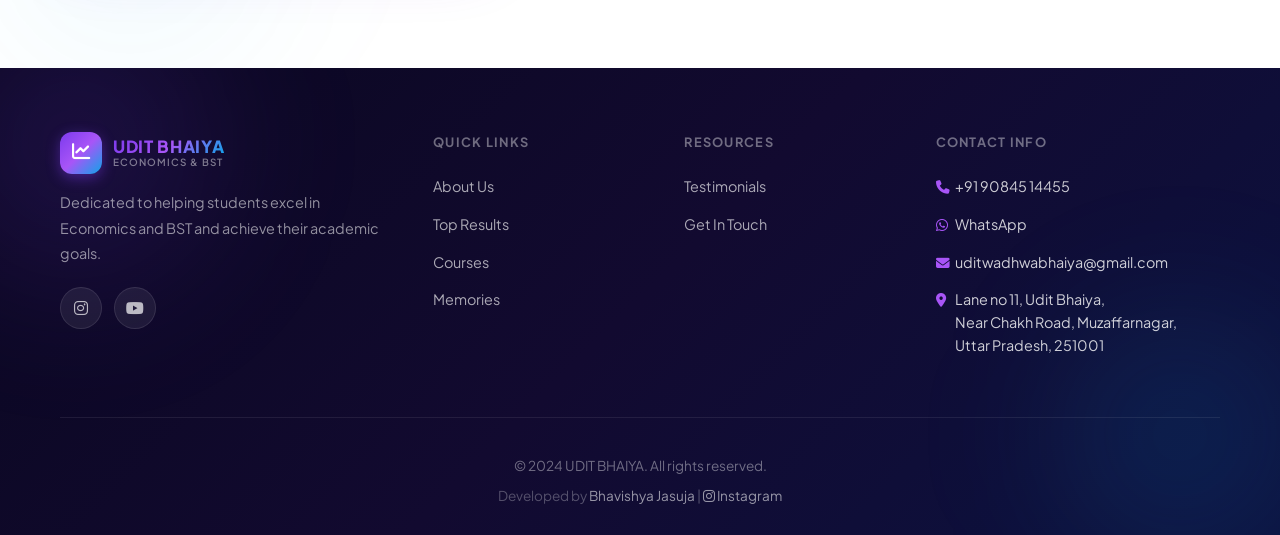
==== commit be59907b: "new 3d changes" ====
--- a/index.html
+++ b/index.html
@@ -8,25 +8,29 @@
     <link rel="stylesheet" href="css/main.css">
     <link rel="preconnect" href="https://fonts.googleapis.com">
     <link rel="preconnect" href="https://fonts.gstatic.com" crossorigin>
-    <link href="https://fonts.googleapis.com/css2?family=Inter:wght@300;400;500;600;700;800&family=Poppins:wght@300;400;500;600;700;800&display=swap" rel="stylesheet">
+    <link href="https://fonts.googleapis.com/css2?family=Plus+Jakarta+Sans:ital,wght@0,300;0,400;0,500;0,600;0,700;0,800;1,400&display=swap" rel="stylesheet">
     <link rel="stylesheet" href="https://cdnjs.cloudflare.com/ajax/libs/font-awesome/6.4.0/css/all.min.css">
 </head>
 <body>
 
-    <!-- Modern Background Animation -->
+    <!-- Modern Background Animation (5 icons + CSS 3D geometric shapes) -->
     <div class="background-animation">
         <div class="floating-icon"><i class="fas fa-chart-line"></i></div>
+        <div class="floating-icon"><i class="fas fa-graduation-cap"></i></div>
         <div class="floating-icon"><i class="fas fa-book"></i></div>
-        <div class="floating-icon"><i class="fas fa-calculator"></i></div>
-        <div class="floating-icon"><i class="fas fa-graduation-cap"></i></div>
         <div class="floating-icon"><i class="fas fa-lightbulb"></i></div>
         <div class="floating-icon"><i class="fas fa-coins"></i></div>
-        <div class="floating-icon"><i class="fas fa-chart-bar"></i></div>
-        <div class="floating-icon"><i class="fas fa-pencil-alt"></i></div>
-        <div class="floating-icon"><i class="fas fa-globe"></i></div>
-        <div class="floating-icon"><i class="fas fa-landmark"></i></div>
-        <div class="floating-icon"><i class="fas fa-chart-pie"></i></div>
-        <div class="floating-icon"><i class="fas fa-trending-up"></i></div>
+        <!-- CSS-only 3D rotating shapes -->
+        <div class="shape-3d shape-ring-1 ring-3d"></div>
+        <div class="shape-3d shape-ring-2 ring-3d-2"></div>
+        <div class="shape-3d shape-cube-1 cube-3d">
+            <div class="cube-face cube-front"></div>
+            <div class="cube-face cube-back"></div>
+            <div class="cube-face cube-right"></div>
+            <div class="cube-face cube-left"></div>
+            <div class="cube-face cube-top"></div>
+            <div class="cube-face cube-bottom"></div>
+        </div>
     </div>
     
     <!-- Animated Gradient Orbs -->
@@ -40,10 +44,15 @@
     <nav class="navbar" id="navbar">
         <div class="container">
             <div class="nav-wrapper">
-                <div class="logo">
-                    <i class="fas fa-chart-line"></i>
-                    <span>UDIT BHAIYA</span>
-                </div>
+                <a href="#about" class="logo">
+                    <div class="logo-mark">
+                        <i class="fas fa-chart-line"></i>
+                    </div>
+                    <div class="logo-text">
+                        <span class="logo-name">UDIT BHAIYA</span>
+                        <span class="logo-sub">Economics &amp; BST</span>
+                    </div>
+                </a>
                 <ul class="nav-menu" id="navMenu">
                     <li><a href="#about" class="nav-link">About Us</a></li>
                     <li><a href="#results" class="nav-link">Top Results</a></li>
@@ -62,9 +71,110 @@
         </div>
     </nav>
 
-    <!-- About Us Section -->
-    <section id="about" class="about">
-        <!-- Study-themed Background Animations -->
+    <!-- ══ HERO SECTION (About Us anchor) ══ -->
+    <section id="about" class="hero">
+        <!-- Animated dark background -->
+        <div class="hero-bg">
+            <div class="hero-orb h-orb-1"></div>
+            <div class="hero-orb h-orb-2"></div>
+            <div class="hero-orb h-orb-3"></div>
+            <div class="hero-particle hp-1"></div>
+            <div class="hero-particle hp-2"></div>
+            <div class="hero-particle hp-3"></div>
+            <div class="hero-particle hp-4"></div>
+            <div class="hero-particle hp-5"></div>
+            <div class="hero-particle hp-6"></div>
+        </div>
+
+        <div class="container">
+            <div class="hero-grid">
+
+                <!-- Left: text + CTAs -->
+                <div class="hero-left">
+                    <div class="hero-badge">
+                        <i class="fas fa-star"></i>
+                        <span>India's Most Trusted Economics Tutor</span>
+                    </div>
+
+                    <h1 class="hero-heading">
+                        Crack Your Boards in<br>
+                        <span class="grad-text">Economics</span> &amp;
+                        <span class="grad-text-warm">BST</span>
+                    </h1>
+
+                    <p class="hero-subtext">
+                        11+ years of teaching. Real-life examples. Visual learning.<br>
+                        Join 1000+ students who've aced their boards with Udit Bhaiya.
+                    </p>
+
+                    <div class="hero-stats">
+                        <div class="hero-stat">
+                            <div class="hero-stat-num">11<span>+</span></div>
+                            <div class="hero-stat-lbl">Years Teaching</div>
+                        </div>
+                        <div class="hero-stat-sep"></div>
+                        <div class="hero-stat">
+                            <div class="hero-stat-num">1000<span>+</span></div>
+                            <div class="hero-stat-lbl">Students</div>
+                        </div>
+                        <div class="hero-stat-sep"></div>
+                        <div class="hero-stat">
+                            <div class="hero-stat-num">95<span>%+</span></div>
+                            <div class="hero-stat-lbl">Board Results</div>
+                        </div>
+                    </div>
+
+                    <div class="hero-actions">
+                        <a href="#contact" class="hero-btn-primary">
+                            <i class="fas fa-rocket"></i> Enroll Now — Free Demo
+                        </a>
+                        <a href="https://wa.me/919084514455" class="hero-btn-wa" target="_blank" rel="noopener">
+                            <i class="fab fa-whatsapp"></i> WhatsApp
+                        </a>
+                    </div>
+
+                    <div class="hero-tags">
+                        <span><i class="fas fa-check-circle"></i> Offline &amp; Online</span>
+                        <span><i class="fas fa-check-circle"></i> Class 11 &amp; 12</span>
+                        <span><i class="fas fa-check-circle"></i> CUET Prep</span>
+                    </div>
+                </div>
+
+                <!-- Right: photo with floating chips -->
+                <div class="hero-right">
+                    <div class="hero-photo-wrap">
+                        <div class="hero-photo-glow"></div>
+                        <img src="images/teacher/uditbhaiya.png"
+                             alt="Udit Bhaiya – Economics &amp; BST Teacher"
+                             class="hero-photo"
+                             loading="eager" decoding="async"
+                             onerror="this.style.display='none';this.nextElementSibling.style.display='flex';">
+                        <div class="hero-photo-ph" style="display:none;">
+                            <i class="fas fa-user-tie"></i>
+                        </div>
+                        <div class="float-chip chip-tr">
+                            <i class="fas fa-trophy"></i> Top Results 2025
+                        </div>
+                        <div class="float-chip chip-bl">
+                            <i class="fas fa-star"></i> 4.9 ★ Rated
+                        </div>
+                        <div class="float-chip chip-tl">
+                            <i class="fas fa-users"></i> 1000+ Students
+                        </div>
+                    </div>
+                </div>
+
+            </div>
+        </div>
+
+        <a href="#results" class="hero-scroll-cue" aria-label="Scroll to results">
+            <span>Scroll to explore</span>
+            <i class="fas fa-chevron-down"></i>
+        </a>
+    </section>
+
+    <!-- ══ WHY US / About Details ══ -->
+    <section class="why-us">
         <div class="study-animations">
             <div class="floating-book book-1"><i class="fas fa-book"></i></div>
             <div class="floating-book book-2"><i class="fas fa-book-open"></i></div>
@@ -77,123 +187,49 @@
                     <polyline points="10,50 25,40 40,30 55,20 70,15 85,10" fill="none" stroke="currentColor" stroke-width="2"/>
                     <circle cx="10" cy="50" r="2" fill="currentColor"/>
                     <circle cx="25" cy="40" r="2" fill="currentColor"/>
-                    <circle cx="40" cy="30" r="2" fill="currentColor"/>
                     <circle cx="55" cy="20" r="2" fill="currentColor"/>
-                    <circle cx="70" cy="15" r="2" fill="currentColor"/>
                     <circle cx="85" cy="10" r="2" fill="currentColor"/>
                 </svg>
             </div>
-            <div class="floating-graph graph-2">
-                <svg viewBox="0 0 100 60" class="graph-svg">
-                    <rect x="10" y="40" width="15" height="20" fill="currentColor" opacity="0.7"/>
-                    <rect x="30" y="30" width="15" height="30" fill="currentColor" opacity="0.7"/>
-                    <rect x="50" y="20" width="15" height="40" fill="currentColor" opacity="0.7"/>
-                    <rect x="70" y="15" width="15" height="45" fill="currentColor" opacity="0.7"/>
-                </svg>
-            </div>
             <div class="floating-equation eq-1">y = f(x)</div>
             <div class="floating-equation eq-2">GDP ↑</div>
-            <div class="floating-equation eq-3">P = MC</div>
             <div class="floating-icon-study icon-1"><i class="fas fa-lightbulb"></i></div>
             <div class="floating-icon-study icon-2"><i class="fas fa-graduation-cap"></i></div>
             <div class="floating-icon-study icon-3"><i class="fas fa-pencil-alt"></i></div>
-            <div class="floating-icon-study icon-4"><i class="fas fa-coins"></i></div>
-            <div class="floating-icon-study icon-5"><i class="fas fa-globe"></i></div>
-            <div class="floating-icon-study icon-6"><i class="fas fa-trending-up"></i></div>
             <div class="study-particle particle-1"></div>
             <div class="study-particle particle-2"></div>
             <div class="study-particle particle-3"></div>
-            <div class="study-particle particle-4"></div>
-            <div class="study-particle particle-5"></div>
-            <div class="study-particle particle-6"></div>
             <div class="study-line line-1"></div>
-            <div class="study-line line-2"></div>
-            <div class="study-line line-3"></div>
-        </div>
-        <div class="container">
-            <h2 class="section-title">Economics & Business Studies, Made Simple</h2>
-            <div class="about-content">
-                <div class="about-image">
-                    <img src="images/teacher/uditbhaiya.png" alt="Udit Bhaiya - Economics and BST Teacher" onerror="this.style.display='none'; this.nextElementSibling.style.display='flex';">
-                    <div class="image-placeholder" style="display: none;">
-                        <i class="fas fa-user-tie"></i>
-                        <p>Add your photo:<br>images/teacher/teacher-photo.jpg</p>
-                    </div>
-                </div>
-                <div class="about-text">
-                    <p class="intro-text"><strong>Learning — Smarter, Clearer, and More Interactive</strong></p>
-                    <p class="intro-text">With over <strong>11 years</strong> of teaching experience, my goal is to help students truly understand Economics and BST instead of memorizing it. Through real-life examples, visual explanations, and interactive discussions, complex concepts become clear, relatable, and easy to master.</p>
-                    
-                    <div class="teaching-methods">
-                        <h4><i class="fas fa-rocket"></i> Why Students Choose Us</h4>
-                        <ul>
-                            <li><i class="fas fa-chart-bar"></i> <strong>Visual PPT Learning</strong> - Concepts simplified with charts and smart presentations</li>
-                            <li><i class="fas fa-desktop"></i> <strong>Hi-tech Infrastructure</strong> - Engage, discuss, and solve doubts instantly</li>
-                            <li><i class="fas fa-mobile-alt"></i> <strong>Mobile Learning Support</strong> - Stay connected with notes and updates anytime</li>
-                            <li><i class="fas fa-clipboard-check"></i> <strong>Regular Tests</strong> - Practice consistently and track your progress</li>
-                        </ul>
-                    </div>
-
-                    <div class="cta-section">
-                        <h4>Ready to Master Economics and BST?</h4>
-                        <p>Join Udit Bhaiya and start learning Economics and BST the smart way.</p>
-                        <a href="#contact" class="btn btn-primary">👉 Enroll Now</a>
-                    </div>
-
-                    <p class="tagline">"Turning Economics and BST from Confusing to Crystal Clear."</p>
-                </div>
+        </div>
+        <div class="container">
+            <h2 class="section-title">Why Students Choose Udit Bhaiya</h2>
+            <p class="section-subtitle">Economics &amp; BST made clear, visual, and exam-ready</p>
+            <div class="why-us-content">
+                <p class="intro-text">With over <strong>11 years</strong> of teaching experience, my goal is to help students truly understand Economics and BST instead of memorising it. Through real-life examples, visual explanations, and interactive discussions, complex concepts become clear, relatable, and easy to master.</p>
+
+                <div class="teaching-methods">
+                    <h4><i class="fas fa-rocket"></i> What Makes Us Different</h4>
+                    <ul>
+                        <li><i class="fas fa-chart-bar"></i> <strong>Visual PPT Learning</strong> — Concepts simplified with charts and smart presentations</li>
+                        <li><i class="fas fa-desktop"></i> <strong>Hi-tech Infrastructure</strong> — Engage, discuss, and solve doubts instantly</li>
+                        <li><i class="fas fa-mobile-alt"></i> <strong>Mobile Learning Support</strong> — Stay connected with notes and updates anytime</li>
+                        <li><i class="fas fa-clipboard-check"></i> <strong>Regular Tests</strong> — Practice consistently and track your progress</li>
+                    </ul>
+                </div>
+
+                <div class="cta-section">
+                    <h4>Ready to Master Economics and BST?</h4>
+                    <p>Join Udit Bhaiya and start learning Economics and BST the smart way.</p>
+                    <a href="#contact" class="btn btn-primary">👉 Enroll Now</a>
+                </div>
+
+                <p class="tagline">"Turning Economics and BST from Confusing to Crystal Clear."</p>
             </div>
         </div>
     </section>
 
     <!-- Top Results Section -->
     <section id="results" class="results">
-        <!-- Study-themed Background Animations (Same as About Us) -->
-        <div class="study-animations">
-            <div class="floating-book book-1"><i class="fas fa-book"></i></div>
-            <div class="floating-book book-2"><i class="fas fa-book-open"></i></div>
-            <div class="floating-book book-3"><i class="fas fa-book-reader"></i></div>
-            <div class="floating-chart chart-1"><i class="fas fa-chart-line"></i></div>
-            <div class="floating-chart chart-2"><i class="fas fa-chart-bar"></i></div>
-            <div class="floating-chart chart-3"><i class="fas fa-chart-pie"></i></div>
-            <div class="floating-graph graph-1">
-                <svg viewBox="0 0 100 60" class="graph-svg">
-                    <polyline points="10,50 25,40 40,30 55,20 70,15 85,10" fill="none" stroke="currentColor" stroke-width="2"/>
-                    <circle cx="10" cy="50" r="2" fill="currentColor"/>
-                    <circle cx="25" cy="40" r="2" fill="currentColor"/>
-                    <circle cx="40" cy="30" r="2" fill="currentColor"/>
-                    <circle cx="55" cy="20" r="2" fill="currentColor"/>
-                    <circle cx="70" cy="15" r="2" fill="currentColor"/>
-                    <circle cx="85" cy="10" r="2" fill="currentColor"/>
-                </svg>
-            </div>
-            <div class="floating-graph graph-2">
-                <svg viewBox="0 0 100 60" class="graph-svg">
-                    <rect x="10" y="40" width="15" height="20" fill="currentColor" opacity="0.7"/>
-                    <rect x="30" y="30" width="15" height="30" fill="currentColor" opacity="0.7"/>
-                    <rect x="50" y="20" width="15" height="40" fill="currentColor" opacity="0.7"/>
-                    <rect x="70" y="15" width="15" height="45" fill="currentColor" opacity="0.7"/>
-                </svg>
-            </div>
-            <div class="floating-equation eq-1">y = f(x)</div>
-            <div class="floating-equation eq-2">GDP ↑</div>
-            <div class="floating-equation eq-3">P = MC</div>
-            <div class="floating-icon-study icon-1"><i class="fas fa-lightbulb"></i></div>
-            <div class="floating-icon-study icon-2"><i class="fas fa-graduation-cap"></i></div>
-            <div class="floating-icon-study icon-3"><i class="fas fa-pencil-alt"></i></div>
-            <div class="floating-icon-study icon-4"><i class="fas fa-coins"></i></div>
-            <div class="floating-icon-study icon-5"><i class="fas fa-globe"></i></div>
-            <div class="floating-icon-study icon-6"><i class="fas fa-trending-up"></i></div>
-            <div class="study-particle particle-1"></div>
-            <div class="study-particle particle-2"></div>
-            <div class="study-particle particle-3"></div>
-            <div class="study-particle particle-4"></div>
-            <div class="study-particle particle-5"></div>
-            <div class="study-particle particle-6"></div>
-            <div class="study-line line-1"></div>
-            <div class="study-line line-2"></div>
-            <div class="study-line line-3"></div>
-        </div>
         <div class="container">
             <h2 class="section-title">Top Results</h2>
             <p class="section-subtitle">Celebrating our students' outstanding achievements in Economics and BST</p>
@@ -206,7 +242,7 @@
                         </div>
                     </div>
                     <div class="year-image-container">
-                        <img src="images/results/2025.jpeg" alt="Top Results 2025" onerror="this.style.display='none'; this.nextElementSibling.style.display='flex';">
+                        <img src="images/results/2025.jpeg" alt="Top Results 2025" loading="lazy" decoding="async" onerror="this.style.display='none'; this.nextElementSibling.style.display='flex';">
                         <div class="image-placeholder" style="display: none;">
                             <i class="fas fa-image"></i>
                             <p>Add your image:<br>images/results/results-2025.jpg</p>
@@ -222,7 +258,7 @@
                         </div>
                     </div>
                     <div class="year-image-container">
-                        <img src="images/results/2024.png" alt="Top Results 2024" onerror="this.style.display='none'; this.nextElementSibling.style.display='flex';">
+                        <img src="images/results/2024.png" alt="Top Results 2024" loading="lazy" decoding="async" onerror="this.style.display='none'; this.nextElementSibling.style.display='flex';">
                         <div class="image-placeholder" style="display: none;">
                             <i class="fas fa-image"></i>
                             <p>Add your image:<br>images/results/results-2024.jpg</p>
@@ -457,113 +493,91 @@
             <div class="testimonials-slider-container">
                 <div class="testimonials-slider-wrapper">
                     <div class="testimonials-slider">
+
                         <div class="testimonial-card active">
                             <div class="testimonial-content">
-                                <div class="quote-icon">
-                                    <i class="fas fa-quote-left"></i>
+                                <div class="testimonial-stars">
+                                    <i class="fas fa-star"></i><i class="fas fa-star"></i><i class="fas fa-star"></i><i class="fas fa-star"></i><i class="fas fa-star"></i>
                                 </div>
+                                <div class="quote-icon"><i class="fas fa-quote-left"></i></div>
                                 <p class="testimonial-text">Sir ka teaching style bahut accha hai. Pehle mujhe Economics and BST samajh nahi aa raha tha, but ab sab clear hai. Notes bhi bahut helpful hain aur sir har doubt clear karte hain. Main recommend karta hoon.</p>
                             </div>
                             <div class="testimonial-author">
-                                <div class="author-avatar">
-                                    <i class="fas fa-user"></i>
+                                <div class="author-avatar"><i class="fas fa-user"></i></div>
+                                <div class="author-info"><h4>Rahul Sharma</h4><p>12th Economics Student</p></div>
+                            </div>
+                        </div>
+
+                        <div class="testimonial-card">
+                            <div class="testimonial-content">
+                                <div class="testimonial-stars">
+                                    <i class="fas fa-star"></i><i class="fas fa-star"></i><i class="fas fa-star"></i><i class="fas fa-star"></i><i class="fas fa-star"></i>
                                 </div>
-                                <div class="author-info">
-                                    <h4>Rahul Sharma</h4>
-                                    <p>12th Economics Student</p>
+                                <div class="quote-icon"><i class="fas fa-quote-left"></i></div>
+                                <p class="testimonial-text">Udit Bhaiya ne meri Economics and BST ki understanding ko completely change kar diya. Unka way of teaching simple hai aur examples se samjhana bahut accha hai. Board exam mein 92% aaye, all thanks to sir.</p>
+                            </div>
+                            <div class="testimonial-author">
+                                <div class="author-avatar"><i class="fas fa-user"></i></div>
+                                <div class="author-info"><h4>Priya Verma</h4><p>12th Economics Student</p></div>
+                            </div>
+                        </div>
+
+                        <div class="testimonial-card">
+                            <div class="testimonial-content">
+                                <div class="testimonial-stars">
+                                    <i class="fas fa-star"></i><i class="fas fa-star"></i><i class="fas fa-star"></i><i class="fas fa-star"></i><i class="fas fa-star"></i>
                                 </div>
-                            </div>
-                        </div>
-
-                <div class="testimonial-card">
-                    <div class="testimonial-content">
-                        <div class="quote-icon">
-                            <i class="fas fa-quote-left"></i>
-                        </div>
-                        <p class="testimonial-text">Udit Bhaiya ne meri Economics and BST ki understanding ko completely change kar diya. Unka way of teaching simple hai aur examples se samjhana bahut accha hai. Board exam mein 92% aaye, all thanks to sir.</p>
-                    </div>
-                    <div class="testimonial-author">
-                        <div class="author-avatar">
-                            <i class="fas fa-user"></i>
-                        </div>
-                        <div class="author-info">
-                            <h4>Priya Verma</h4>
-                            <p>12th Economics Student</p>
-                        </div>
-                    </div>
-                </div>
-
-                <div class="testimonial-card">
-                    <div class="testimonial-content">
-                        <div class="quote-icon">
-                            <i class="fas fa-quote-left"></i>
-                        </div>
-                        <p class="testimonial-text">Best teacher hai sir. Class mein jo padhate hain woh bahut clear hota hai. Online classes bhi same quality ki hain. Doubt puchne mein koi problem nahi hoti, sir always ready rehte hain help karne ke liye.</p>
-                    </div>
-                    <div class="testimonial-author">
-                        <div class="author-avatar">
-                            <i class="fas fa-user"></i>
-                        </div>
-                        <div class="author-info">
-                            <h4>Aman Kumar</h4>
-                            <p>11th Economics Student</p>
-                        </div>
-                    </div>
-                </div>
-
-                <div class="testimonial-card">
-                    <div class="testimonial-content">
-                        <div class="quote-icon">
-                            <i class="fas fa-quote-left"></i>
-                        </div>
-                        <p class="testimonial-text">Maine 11th se yahan padhna start kiya. Sir ka explanation bahut detailed hai aur har topic ko step by step samjhate hain. Practice questions bhi dete hain jo exam ke liye helpful hain. Highly recommended!</p>
-                    </div>
-                    <div class="testimonial-author">
-                        <div class="author-avatar">
-                            <i class="fas fa-user"></i>
-                        </div>
-                        <div class="author-info">
-                            <h4>Kavya Singh</h4>
-                            <p>11th Economics Student</p>
-                        </div>
-                    </div>
-                </div>
-
-                <div class="testimonial-card">
-                    <div class="testimonial-content">
-                        <div class="quote-icon">
-                            <i class="fas fa-quote-left"></i>
-                        </div>
-                        <p class="testimonial-text">Sir ne Economics and BST ko interesting banaya. Pehle lagta tha ki yeh subject boring hai, but ab pasand hai. Concepts clear hain aur revision material bhi milta hai. Thank you sir for your guidance.</p>
-                    </div>
-                    <div class="testimonial-author">
-                        <div class="author-avatar">
-                            <i class="fas fa-user"></i>
-                        </div>
-                        <div class="author-info">
-                            <h4>Vikash Yadav</h4>
-                            <p>12th BST Student</p>
-                        </div>
-                    </div>
-                </div>
-
-                <div class="testimonial-card">
-                    <div class="testimonial-content">
-                        <div class="quote-icon">
-                            <i class="fas fa-quote-left"></i>
-                        </div>
-                        <p class="testimonial-text">Mere parents ne mujhe yahan admission diya tha. Ab main samajh gaya ki kyun. Sir ka teaching method bahut effective hai. Class mein attention deta hoon to sab samajh aa jata hai. Great experience!</p>
-                    </div>
-                    <div class="testimonial-author">
-                        <div class="author-avatar">
-                            <i class="fas fa-user"></i>
-                        </div>
-                        <div class="author-info">
-                            <h4>Anjali Patel</h4>
-                            <p>11th BST Student</p>
-                        </div>
-                    </div>
-                </div>
+                                <div class="quote-icon"><i class="fas fa-quote-left"></i></div>
+                                <p class="testimonial-text">Best teacher hai sir. Class mein jo padhate hain woh bahut clear hota hai. Online classes bhi same quality ki hain. Doubt puchne mein koi problem nahi hoti, sir always ready rehte hain help karne ke liye.</p>
+                            </div>
+                            <div class="testimonial-author">
+                                <div class="author-avatar"><i class="fas fa-user"></i></div>
+                                <div class="author-info"><h4>Aman Kumar</h4><p>11th Economics Student</p></div>
+                            </div>
+                        </div>
+
+                        <div class="testimonial-card">
+                            <div class="testimonial-content">
+                                <div class="testimonial-stars">
+                                    <i class="fas fa-star"></i><i class="fas fa-star"></i><i class="fas fa-star"></i><i class="fas fa-star"></i><i class="fas fa-star"></i>
+                                </div>
+                                <div class="quote-icon"><i class="fas fa-quote-left"></i></div>
+                                <p class="testimonial-text">Maine 11th se yahan padhna start kiya. Sir ka explanation bahut detailed hai aur har topic ko step by step samjhate hain. Practice questions bhi dete hain jo exam ke liye helpful hain. Highly recommended!</p>
+                            </div>
+                            <div class="testimonial-author">
+                                <div class="author-avatar"><i class="fas fa-user"></i></div>
+                                <div class="author-info"><h4>Kavya Singh</h4><p>11th Economics Student</p></div>
+                            </div>
+                        </div>
+
+                        <div class="testimonial-card">
+                            <div class="testimonial-content">
+                                <div class="testimonial-stars">
+                                    <i class="fas fa-star"></i><i class="fas fa-star"></i><i class="fas fa-star"></i><i class="fas fa-star"></i><i class="fas fa-star"></i>
+                                </div>
+                                <div class="quote-icon"><i class="fas fa-quote-left"></i></div>
+                                <p class="testimonial-text">Sir ne Economics and BST ko interesting banaya. Pehle lagta tha ki yeh subject boring hai, but ab pasand hai. Concepts clear hain aur revision material bhi milta hai. Thank you sir for your guidance.</p>
+                            </div>
+                            <div class="testimonial-author">
+                                <div class="author-avatar"><i class="fas fa-user"></i></div>
+                                <div class="author-info"><h4>Vikash Yadav</h4><p>12th BST Student</p></div>
+                            </div>
+                        </div>
+
+                        <div class="testimonial-card">
+                            <div class="testimonial-content">
+                                <div class="testimonial-stars">
+                                    <i class="fas fa-star"></i><i class="fas fa-star"></i><i class="fas fa-star"></i><i class="fas fa-star"></i><i class="fas fa-star"></i>
+                                </div>
+                                <div class="quote-icon"><i class="fas fa-quote-left"></i></div>
+                                <p class="testimonial-text">Mere parents ne mujhe yahan admission diya tha. Ab main samajh gaya ki kyun. Sir ka teaching method bahut effective hai. Class mein attention deta hoon to sab samajh aa jata hai. Great experience!</p>
+                            </div>
+                            <div class="testimonial-author">
+                                <div class="author-avatar"><i class="fas fa-user"></i></div>
+                                <div class="author-info"><h4>Anjali Patel</h4><p>11th BST Student</p></div>
+                            </div>
+                        </div>
+
                     </div>
                 </div>
                 <!-- Navigation Dots -->
@@ -578,47 +592,46 @@
             <h2 class="section-title">Get In Touch</h2>
             <p class="section-subtitle">We'd love to hear from you. Contact us for Economics and BST tuition inquiries.</p>
             <div class="contact-content">
+
+                <!-- Left: Info Panel -->
                 <div class="contact-info">
+                    <div>
+                        <p class="contact-info-heading">Let's Connect</p>
+                        <p class="contact-info-sub">Reach out and we'll get back to you as soon as possible.</p>
+                    </div>
                     <div class="contact-item">
-                        <div class="contact-icon">
-                            <i class="fas fa-phone"></i>
-                        </div>
+                        <div class="contact-icon"><i class="fas fa-phone"></i></div>
                         <div class="contact-details">
                             <h3>Phone</h3>
-                            <p><a href="tel:+919084514455" style="color: var(--primary-color); text-decoration: none;">+91 90845 14455</a></p>
+                            <p><a href="tel:+919084514455">+91 90845 14455</a></p>
                         </div>
                     </div>
                     <div class="contact-item">
-                        <div class="contact-icon">
-                            <i class="fab fa-whatsapp"></i>
-                        </div>
+                        <div class="contact-icon"><i class="fab fa-whatsapp"></i></div>
                         <div class="contact-details">
                             <h3>WhatsApp</h3>
-                            <a href="https://wa.me/919084514455" class="whatsapp-btn" target="_blank">
+                            <a href="https://wa.me/919084514455" class="whatsapp-btn" target="_blank" rel="noopener">
                                 <i class="fab fa-whatsapp"></i> Message on WhatsApp
                             </a>
                         </div>
                     </div>
                     <div class="contact-item">
-                        <div class="contact-icon">
-                            <i class="fas fa-envelope"></i>
-                        </div>
+                        <div class="contact-icon"><i class="fas fa-envelope"></i></div>
                         <div class="contact-details">
                             <h3>Email</h3>
-                            <p><a href="mailto:uditwadhwabhaiya@gmail.com" style="color: var(--primary-color); text-decoration: none;">uditwadhwabhaiya@gmail.com</a></p>
+                            <p><a href="mailto:uditwadhwabhaiya@gmail.com">uditwadhwabhaiya@gmail.com</a></p>
                         </div>
                     </div>
                     <div class="contact-item">
-                        <div class="contact-icon">
-                            <i class="fas fa-map-marker-alt"></i>
-                        </div>
+                        <div class="contact-icon"><i class="fas fa-map-marker-alt"></i></div>
                         <div class="contact-details">
                             <h3>Address</h3>
-                            <p><a href="https://www.google.com/maps?q=29.4818889,77.71575" target="_blank" style="color: var(--primary-color); text-decoration: none;">Lane no 11, Udit Bhaiya,<br>Near Chakh Road, Muzaffarnagar,<br>Uttar Pradesh, 251001</a></p>
-                        </div>
-                    </div>
-                </div>
-
+                            <p><a href="https://www.google.com/maps?q=29.4818889,77.71575" target="_blank" rel="noopener">Lane no 11, Udit Bhaiya,<br>Near Chakh Road, Muzaffarnagar,<br>Uttar Pradesh, 251001</a></p>
+                        </div>
+                    </div>
+                </div>
+
+                <!-- Right: Form -->
                 <div class="contact-form-wrapper">
                     <form class="contact-form" id="contactForm">
                         <div class="form-group">
@@ -631,7 +644,7 @@
                             <input type="email" id="email" name="email" placeholder="Email Address" required>
                         </div>
                         <div class="form-group">
-                            <label for="courses" style="display: block; margin-bottom: 0.8rem; font-weight: 600; color: var(--text-dark);">Select Courses (Multiple)</label>
+                            <label for="courses">Select Courses (Multiple)</label>
                             <div class="custom-select-wrapper">
                                 <div class="custom-select" id="customSelect">
                                     <div class="custom-select-trigger">
@@ -679,10 +692,11 @@
                         <div class="form-group">
                             <textarea id="address" name="address" rows="3" placeholder="Address" required></textarea>
                         </div>
-                        <button type="submit" class="btn btn-primary btn-block">Send Message</button>
+                        <button type="submit" class="btn btn-primary btn-block"><span>Send Message</span></button>
                         <div id="formMessage" class="form-message"></div>
                     </form>
                 </div>
+
             </div>
         </div>
     </section>
@@ -692,10 +706,15 @@
         <div class="container">
             <div class="footer-content">
                 <div class="footer-section">
-                    <div class="logo">
-                        <i class="fas fa-chart-line"></i>
-                        <span>UDIT BHAIYA</span>
-                    </div>
+                    <a href="#about" class="logo">
+                        <div class="logo-mark">
+                            <i class="fas fa-chart-line"></i>
+                        </div>
+                        <div class="logo-text">
+                            <span class="logo-name">UDIT BHAIYA</span>
+                            <span class="logo-sub">Economics &amp; BST</span>
+                        </div>
+                    </a>
                     <p>Dedicated to helping students excel in Economics and BST and achieve their academic goals.</p>
                     <div class="social-links">
                         <a href="https://www.instagram.com/uditbhaiya_?igsh=M2s2dzBoZ2p4aWJx&utm_source=qr" aria-label="Instagram" target="_blank"><i class="fab fa-instagram"></i></a>
--- a/css/main.css
+++ b/css/main.css
@@ -13,3 +13,4 @@
 @import url('09-footer.css');
 @import url('10-animations-responsive.css');
 @import url('11-marks-submit.css');
+@import url('12-3d-effects.css');
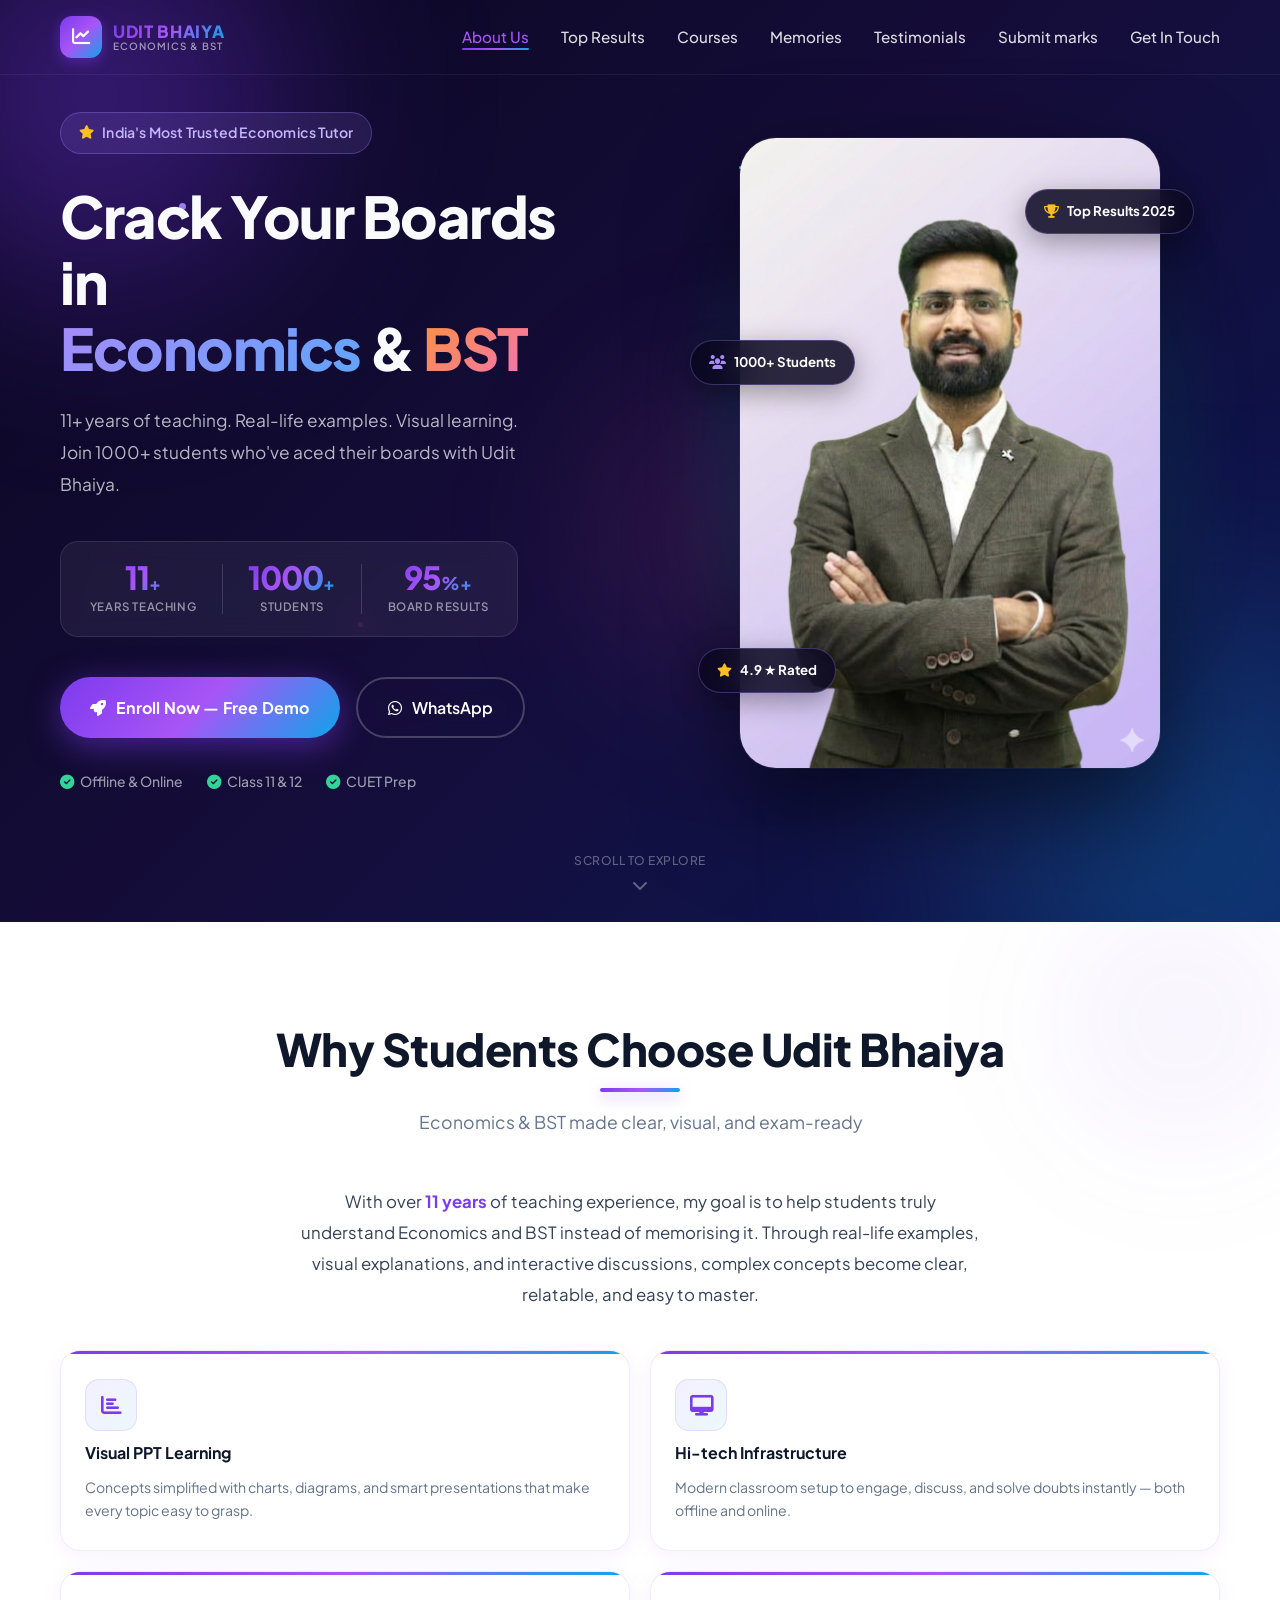
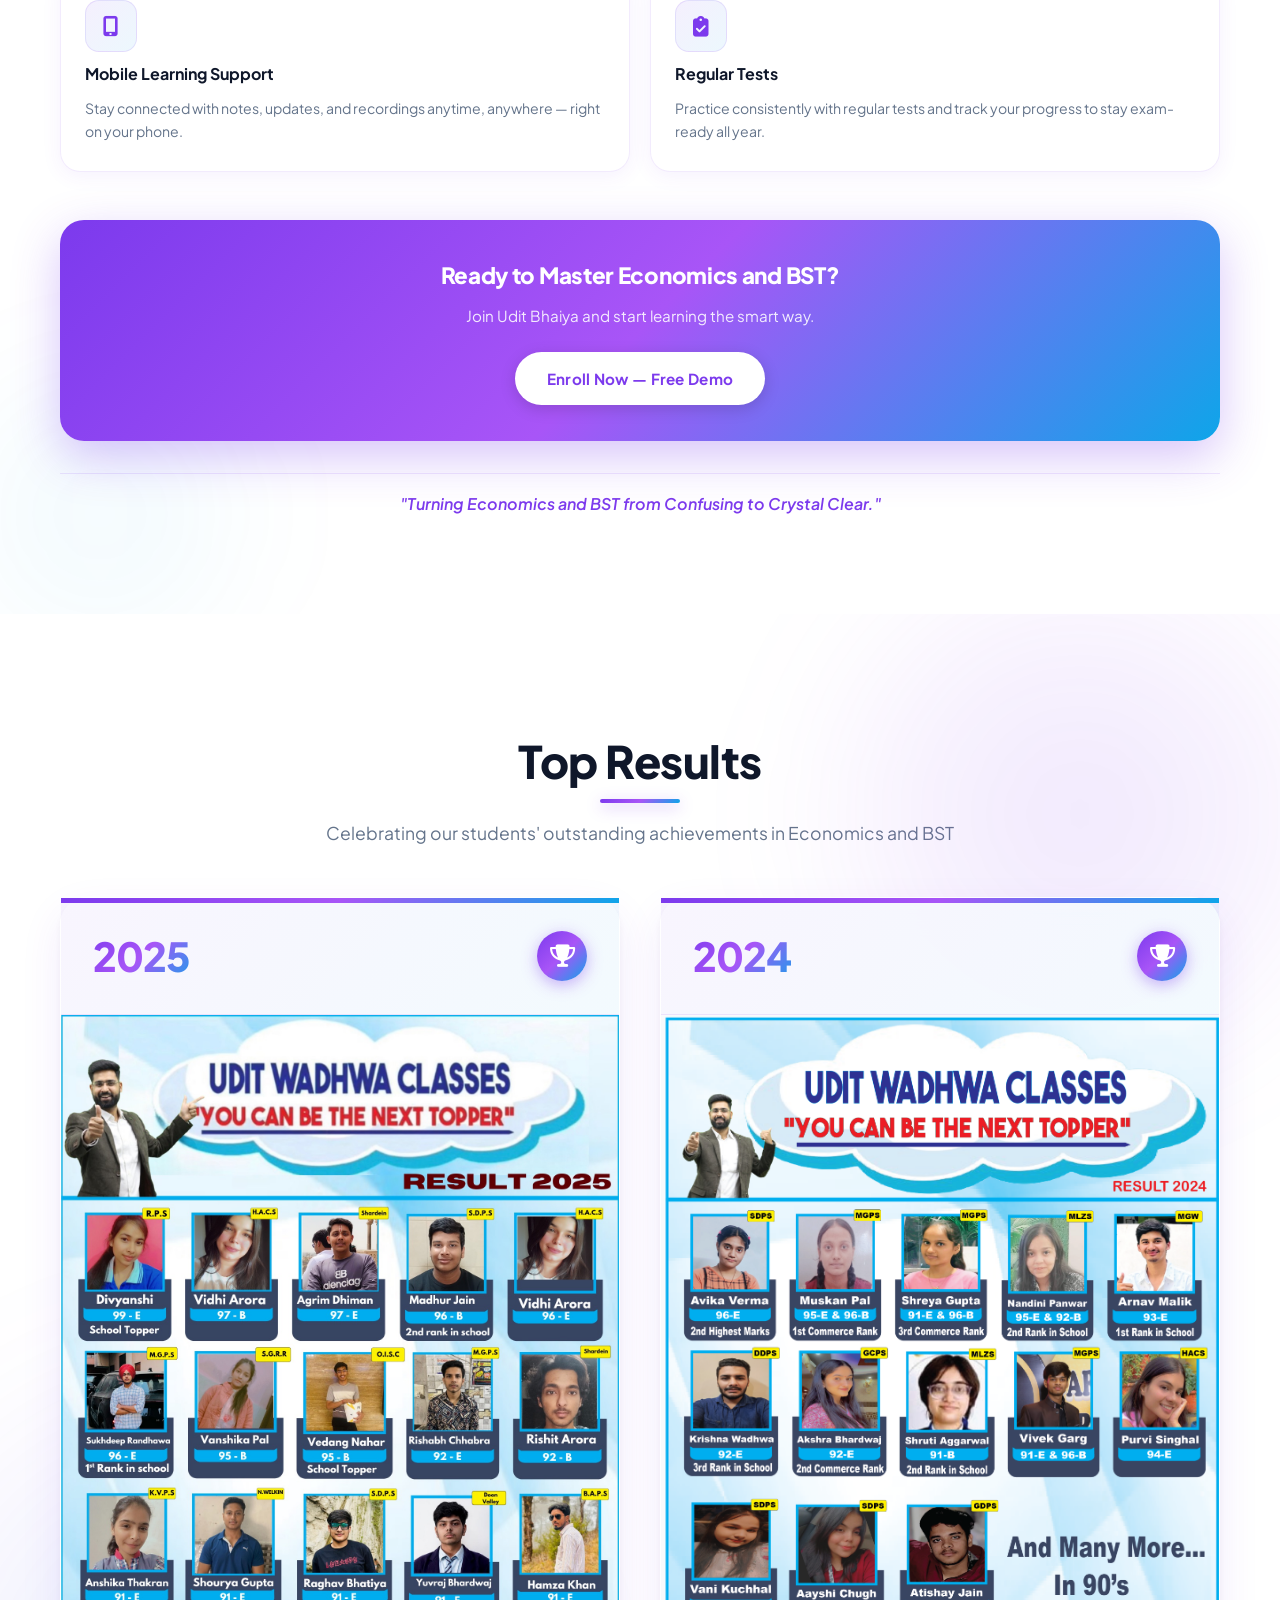
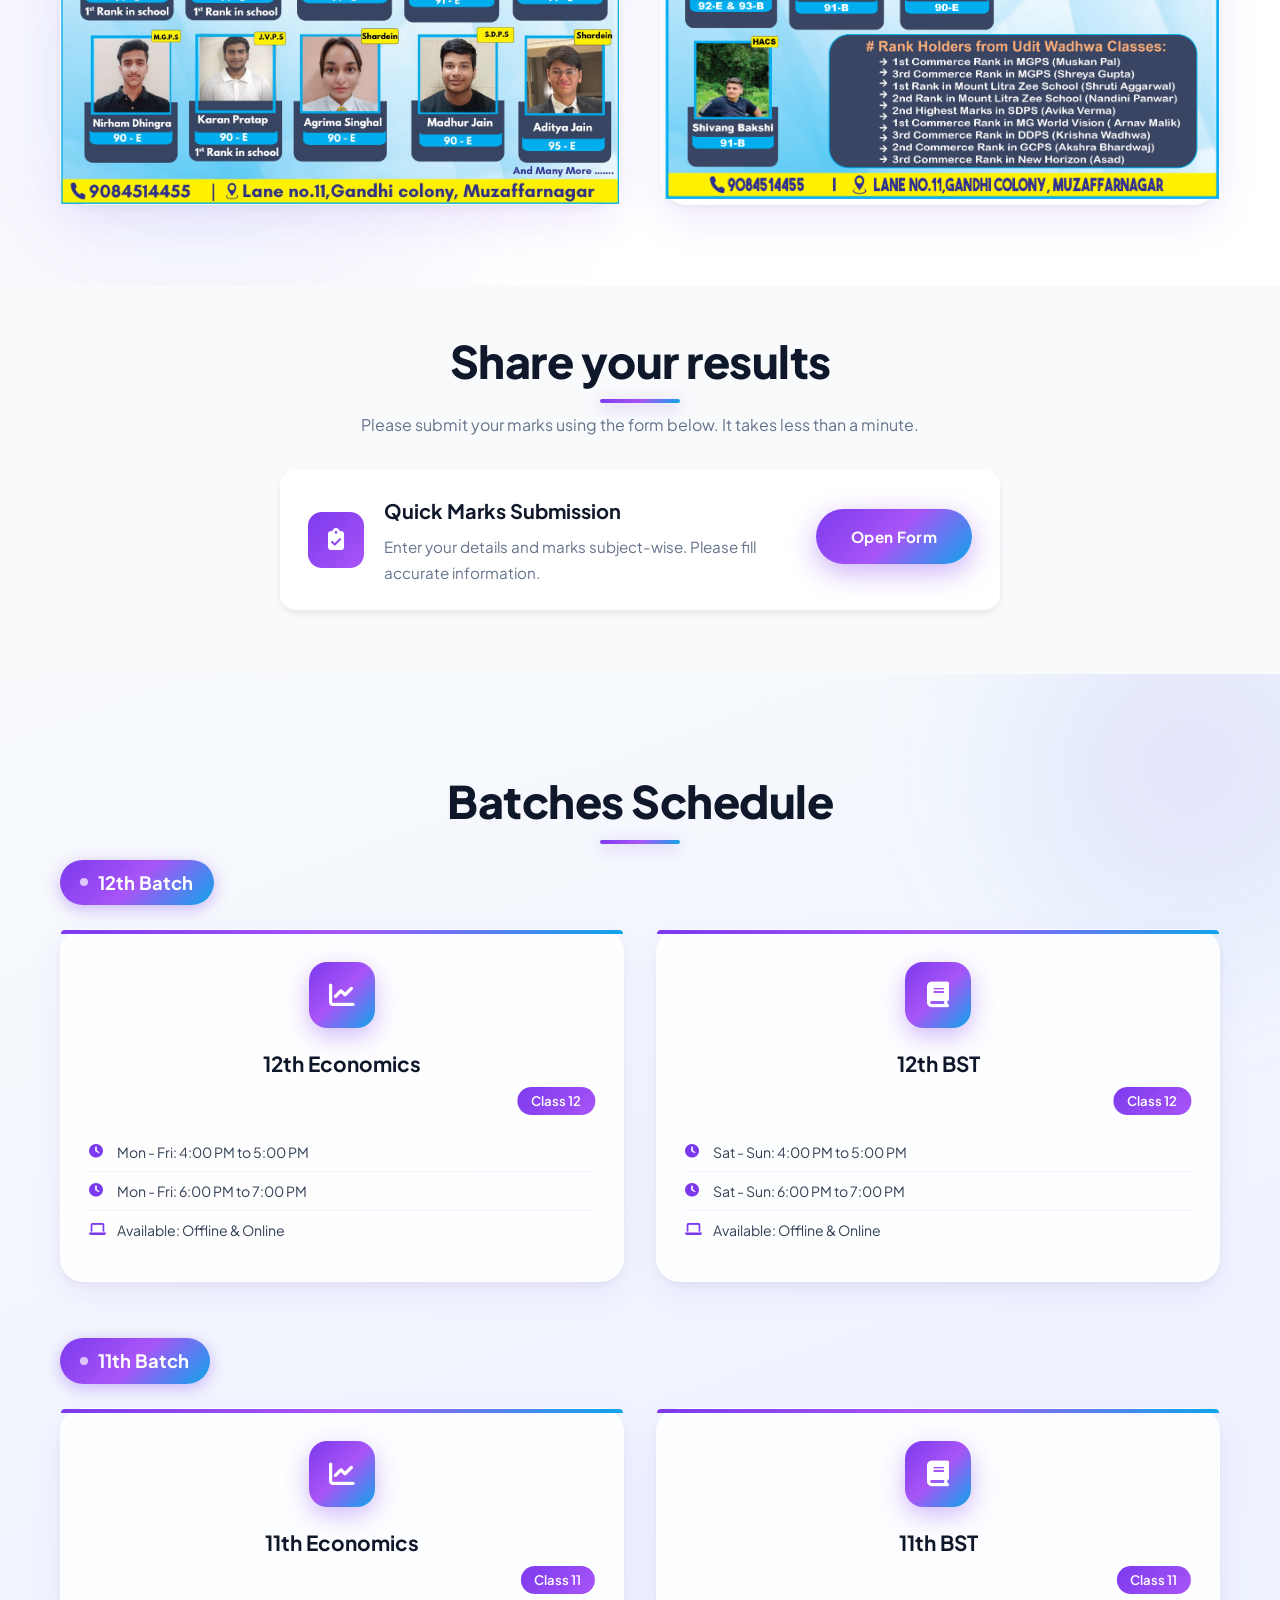
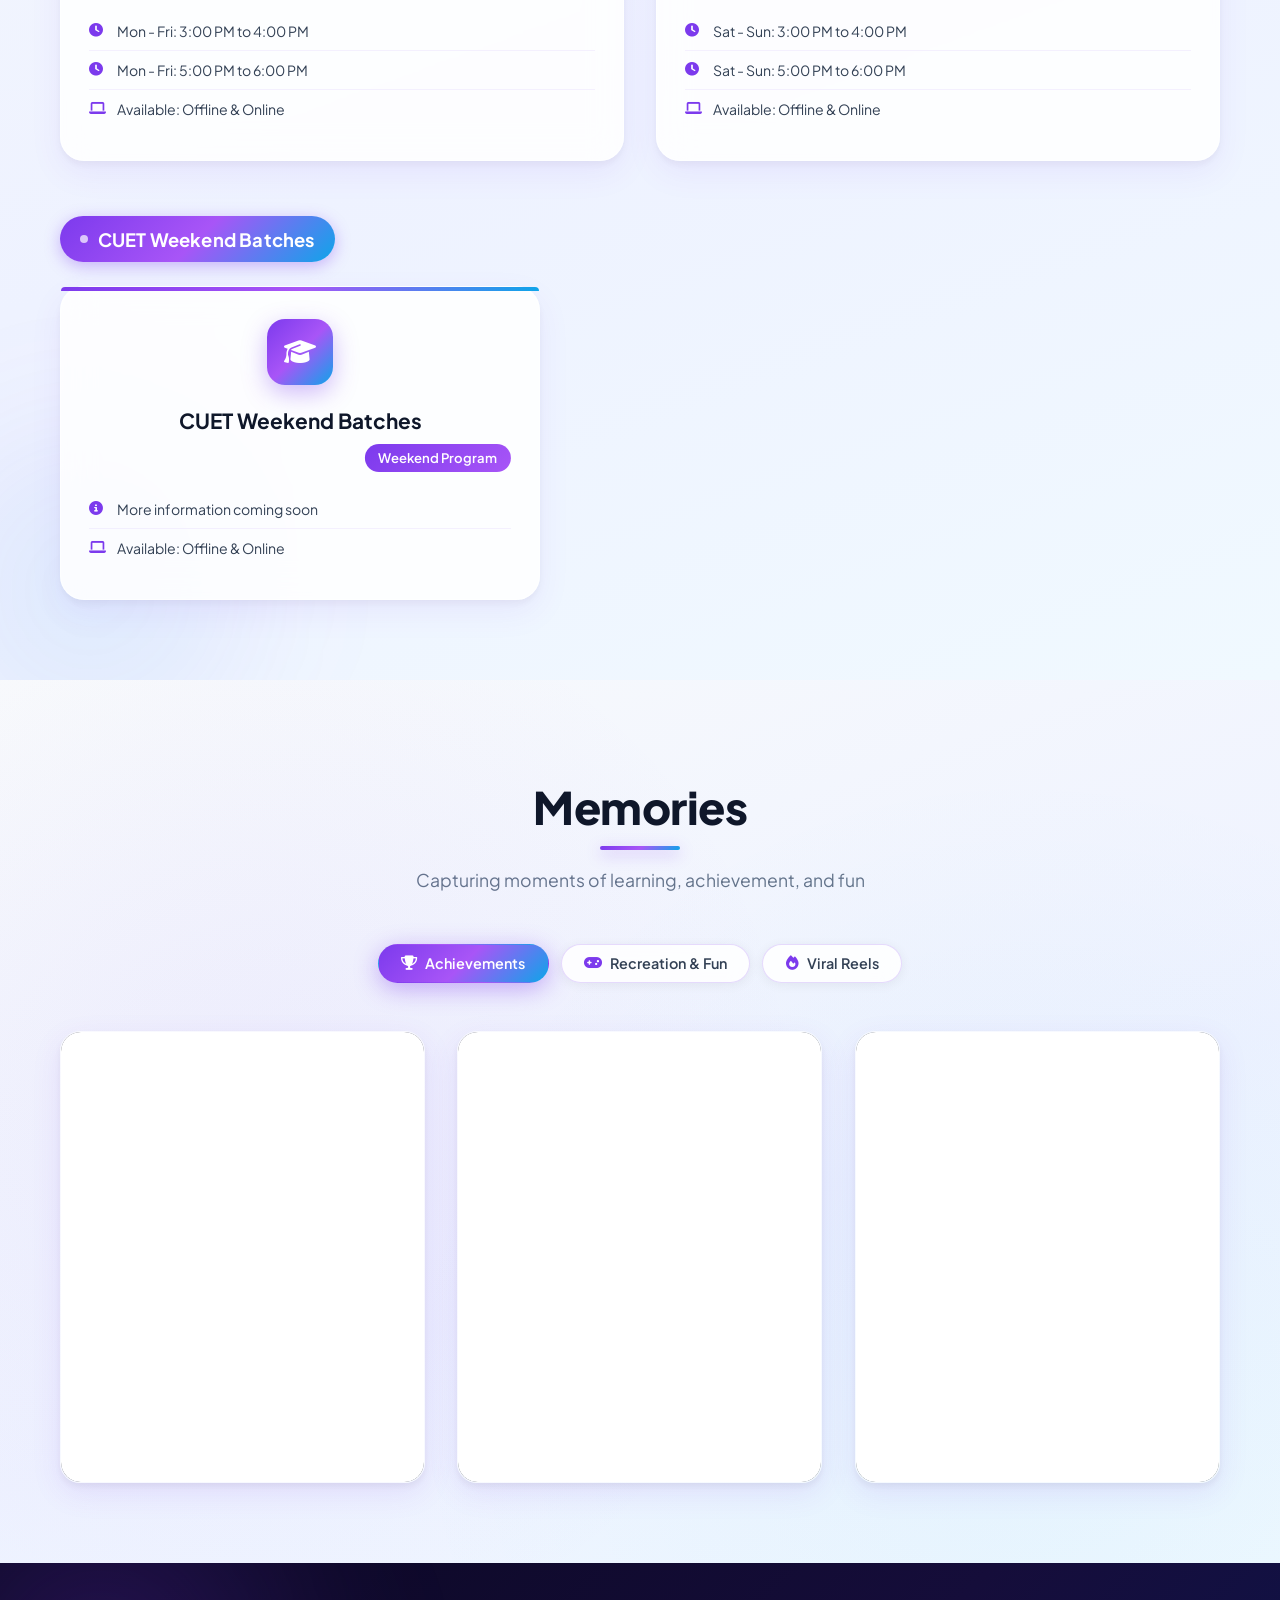
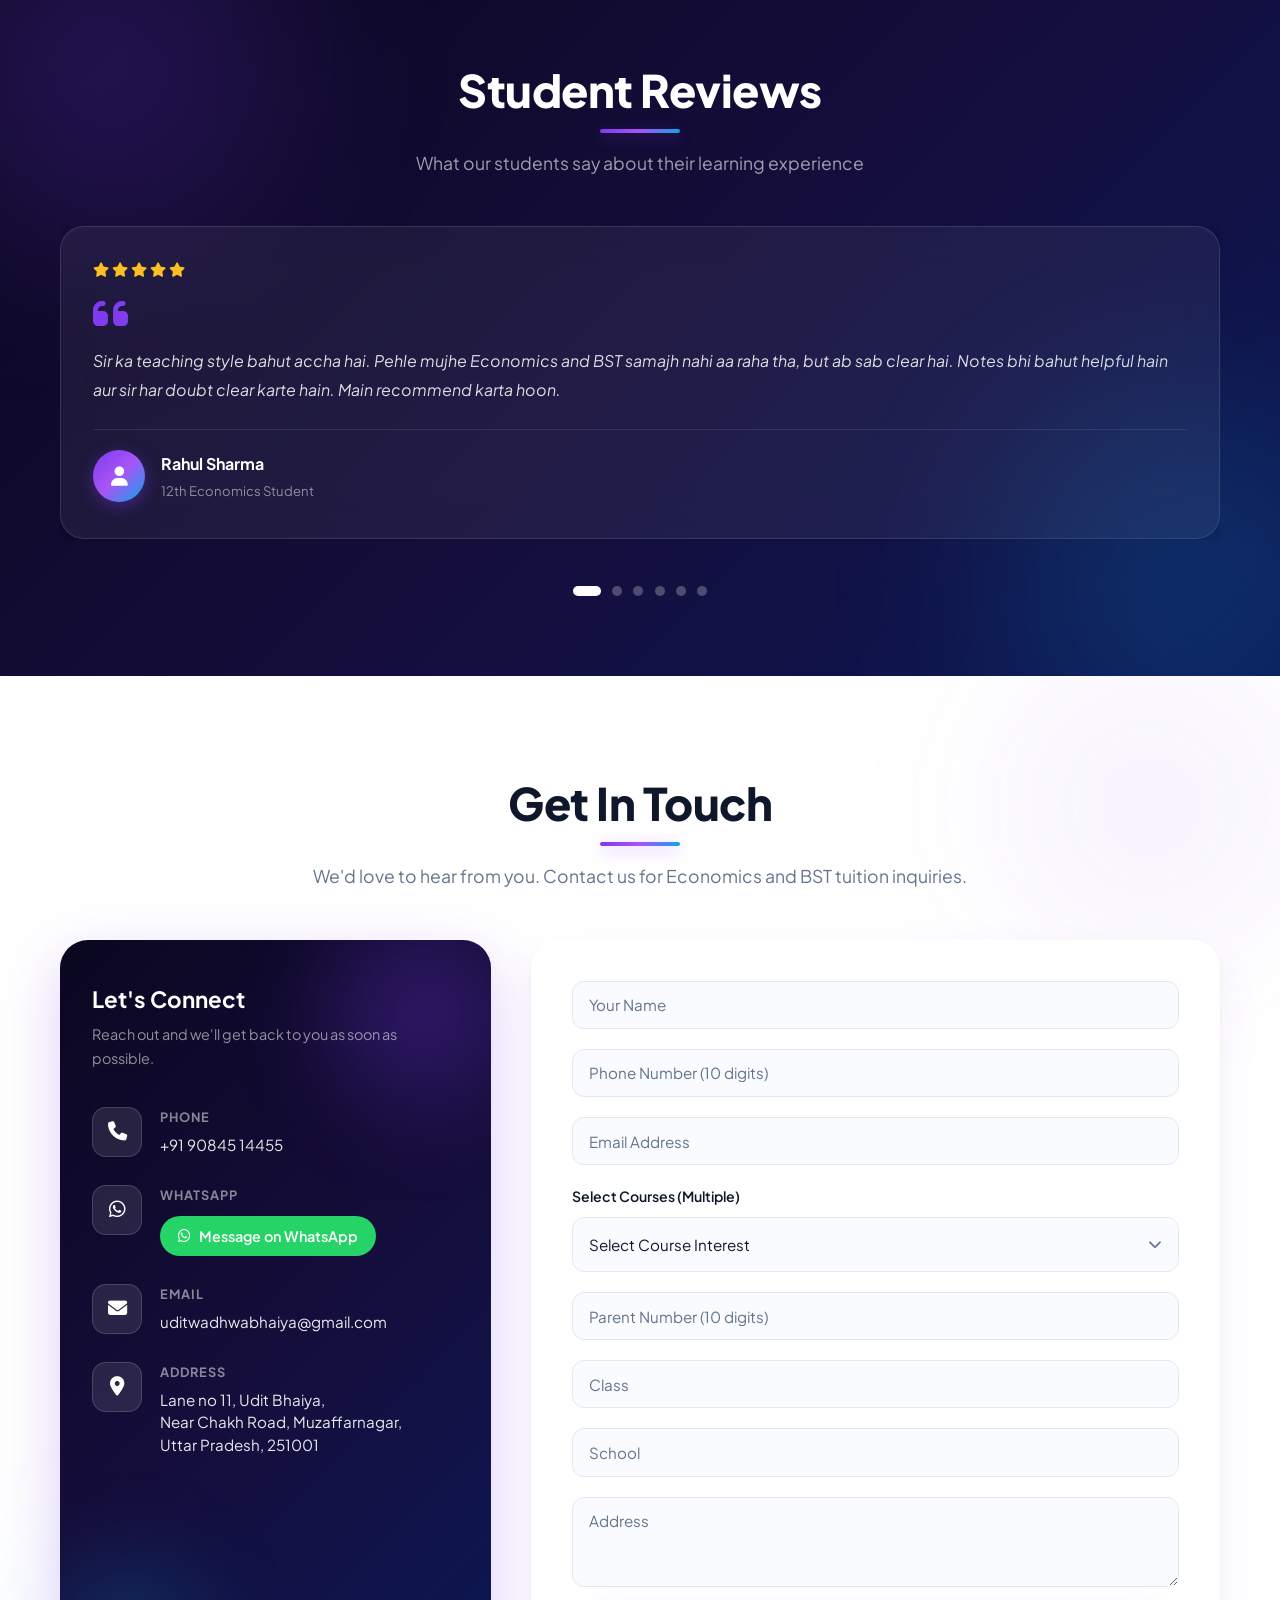
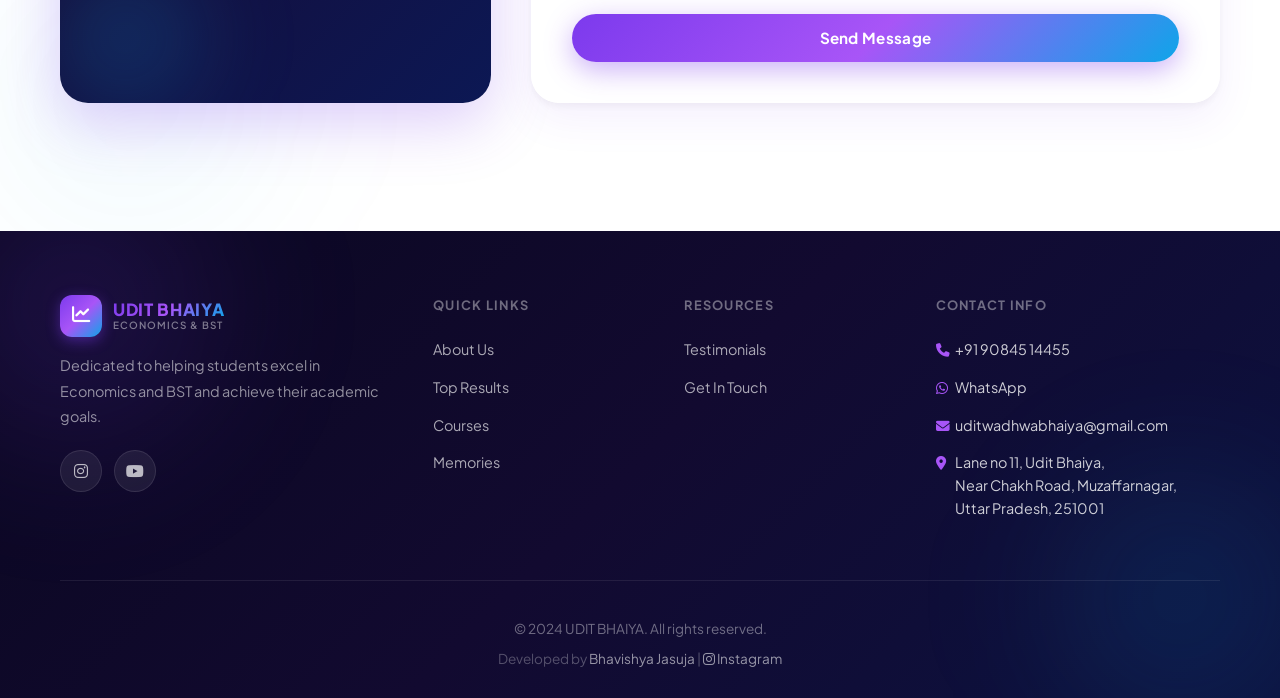
==== commit 89c3a4de: "about section update" ====
--- a/index.html
+++ b/index.html
@@ -173,58 +173,44 @@
         </a>
     </section>
 
-    <!-- ══ WHY US / About Details ══ -->
+    <!-- ══ WHY US ══ -->
     <section class="why-us">
-        <div class="study-animations">
-            <div class="floating-book book-1"><i class="fas fa-book"></i></div>
-            <div class="floating-book book-2"><i class="fas fa-book-open"></i></div>
-            <div class="floating-book book-3"><i class="fas fa-book-reader"></i></div>
-            <div class="floating-chart chart-1"><i class="fas fa-chart-line"></i></div>
-            <div class="floating-chart chart-2"><i class="fas fa-chart-bar"></i></div>
-            <div class="floating-chart chart-3"><i class="fas fa-chart-pie"></i></div>
-            <div class="floating-graph graph-1">
-                <svg viewBox="0 0 100 60" class="graph-svg">
-                    <polyline points="10,50 25,40 40,30 55,20 70,15 85,10" fill="none" stroke="currentColor" stroke-width="2"/>
-                    <circle cx="10" cy="50" r="2" fill="currentColor"/>
-                    <circle cx="25" cy="40" r="2" fill="currentColor"/>
-                    <circle cx="55" cy="20" r="2" fill="currentColor"/>
-                    <circle cx="85" cy="10" r="2" fill="currentColor"/>
-                </svg>
-            </div>
-            <div class="floating-equation eq-1">y = f(x)</div>
-            <div class="floating-equation eq-2">GDP ↑</div>
-            <div class="floating-icon-study icon-1"><i class="fas fa-lightbulb"></i></div>
-            <div class="floating-icon-study icon-2"><i class="fas fa-graduation-cap"></i></div>
-            <div class="floating-icon-study icon-3"><i class="fas fa-pencil-alt"></i></div>
-            <div class="study-particle particle-1"></div>
-            <div class="study-particle particle-2"></div>
-            <div class="study-particle particle-3"></div>
-            <div class="study-line line-1"></div>
-        </div>
         <div class="container">
             <h2 class="section-title">Why Students Choose Udit Bhaiya</h2>
             <p class="section-subtitle">Economics &amp; BST made clear, visual, and exam-ready</p>
-            <div class="why-us-content">
-                <p class="intro-text">With over <strong>11 years</strong> of teaching experience, my goal is to help students truly understand Economics and BST instead of memorising it. Through real-life examples, visual explanations, and interactive discussions, complex concepts become clear, relatable, and easy to master.</p>
-
-                <div class="teaching-methods">
-                    <h4><i class="fas fa-rocket"></i> What Makes Us Different</h4>
-                    <ul>
-                        <li><i class="fas fa-chart-bar"></i> <strong>Visual PPT Learning</strong> — Concepts simplified with charts and smart presentations</li>
-                        <li><i class="fas fa-desktop"></i> <strong>Hi-tech Infrastructure</strong> — Engage, discuss, and solve doubts instantly</li>
-                        <li><i class="fas fa-mobile-alt"></i> <strong>Mobile Learning Support</strong> — Stay connected with notes and updates anytime</li>
-                        <li><i class="fas fa-clipboard-check"></i> <strong>Regular Tests</strong> — Practice consistently and track your progress</li>
-                    </ul>
-                </div>
-
-                <div class="cta-section">
-                    <h4>Ready to Master Economics and BST?</h4>
-                    <p>Join Udit Bhaiya and start learning Economics and BST the smart way.</p>
-                    <a href="#contact" class="btn btn-primary">👉 Enroll Now</a>
-                </div>
-
-                <p class="tagline">"Turning Economics and BST from Confusing to Crystal Clear."</p>
-            </div>
+
+            <p class="intro-text">With over <strong>11 years</strong> of teaching experience, my goal is to help students truly understand Economics and BST instead of memorising it. Through real-life examples, visual explanations, and interactive discussions, complex concepts become clear, relatable, and easy to master.</p>
+
+            <div class="why-us-grid">
+                <div class="why-card">
+                    <div class="why-card-icon"><i class="fas fa-chart-bar"></i></div>
+                    <h4>Visual PPT Learning</h4>
+                    <p>Concepts simplified with charts, diagrams, and smart presentations that make every topic easy to grasp.</p>
+                </div>
+                <div class="why-card">
+                    <div class="why-card-icon"><i class="fas fa-desktop"></i></div>
+                    <h4>Hi-tech Infrastructure</h4>
+                    <p>Modern classroom setup to engage, discuss, and solve doubts instantly — both offline and online.</p>
+                </div>
+                <div class="why-card">
+                    <div class="why-card-icon"><i class="fas fa-mobile-alt"></i></div>
+                    <h4>Mobile Learning Support</h4>
+                    <p>Stay connected with notes, updates, and recordings anytime, anywhere — right on your phone.</p>
+                </div>
+                <div class="why-card">
+                    <div class="why-card-icon"><i class="fas fa-clipboard-check"></i></div>
+                    <h4>Regular Tests</h4>
+                    <p>Practice consistently with regular tests and track your progress to stay exam-ready all year.</p>
+                </div>
+            </div>
+
+            <div class="cta-section">
+                <h4>Ready to Master Economics and BST?</h4>
+                <p>Join Udit Bhaiya and start learning the smart way.</p>
+                <a href="#contact" class="btn">Enroll Now — Free Demo</a>
+            </div>
+
+            <p class="tagline">"Turning Economics and BST from Confusing to Crystal Clear."</p>
         </div>
     </section>
 
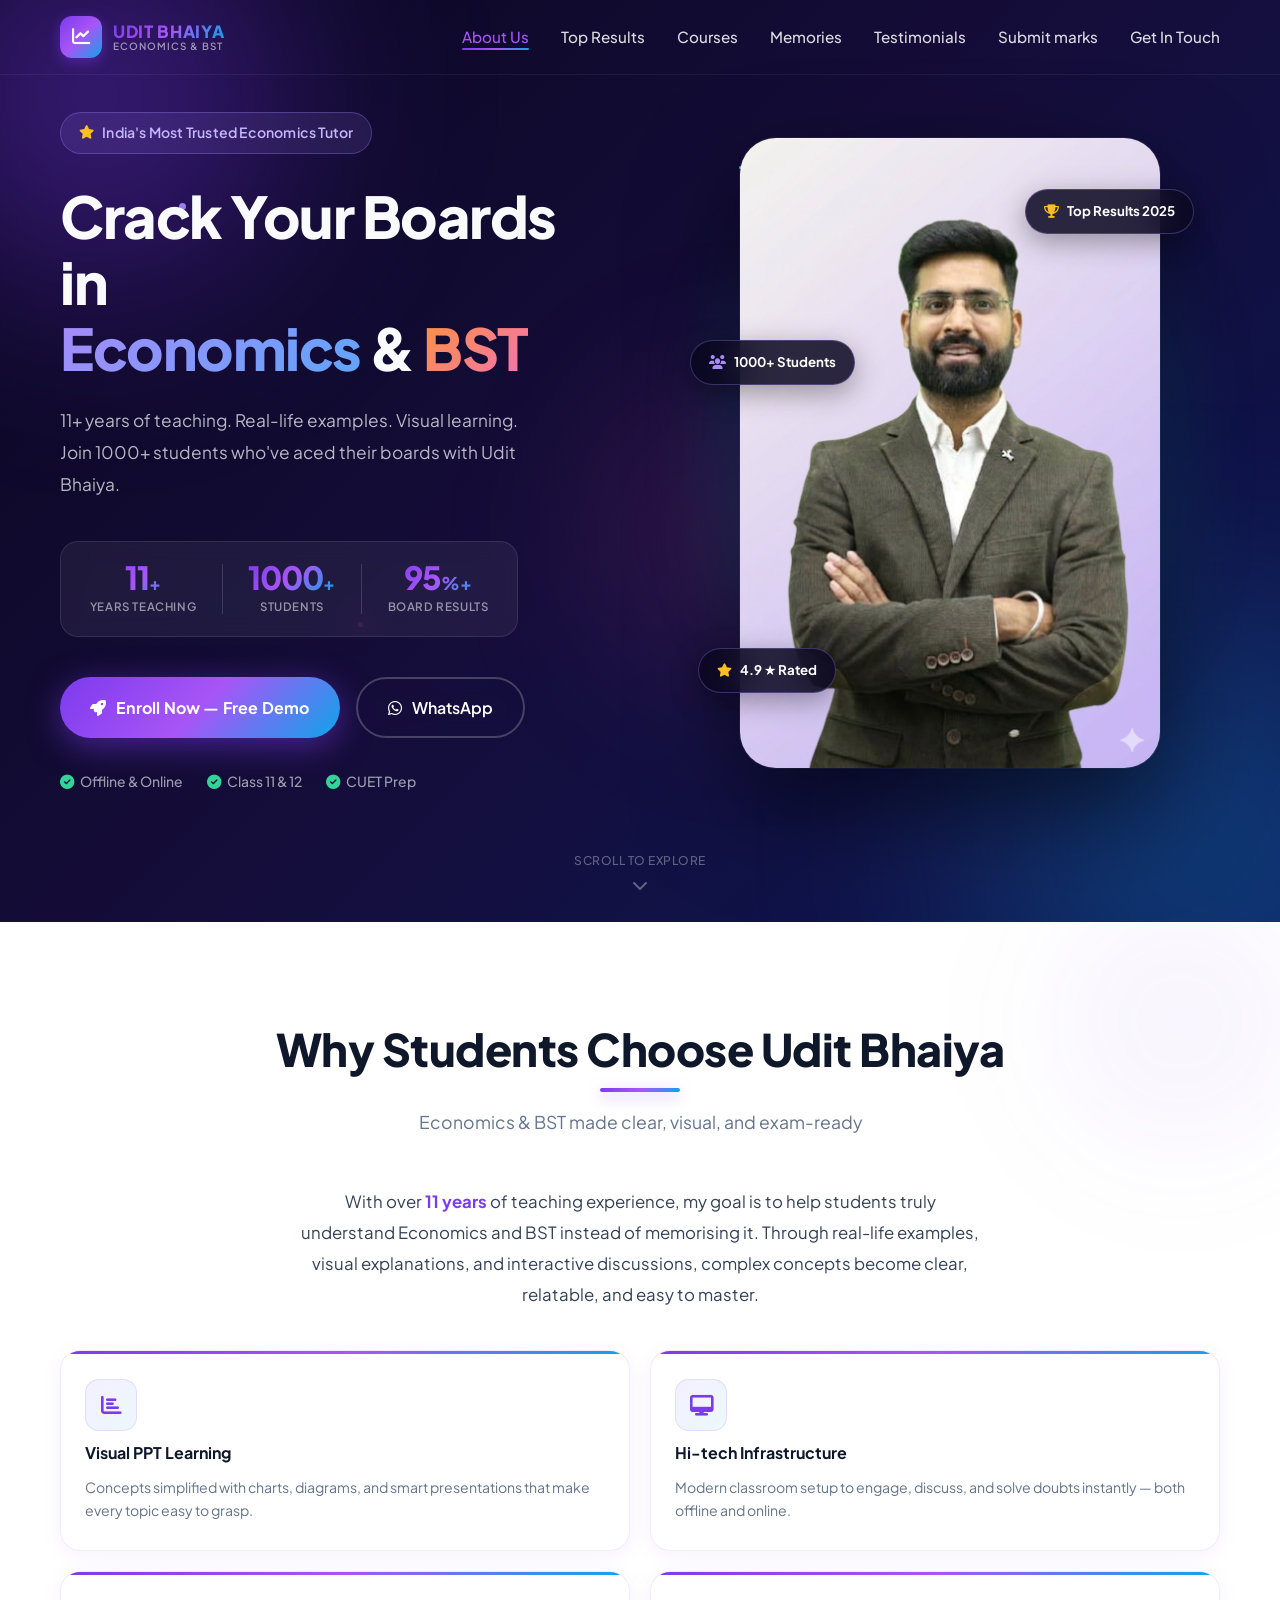
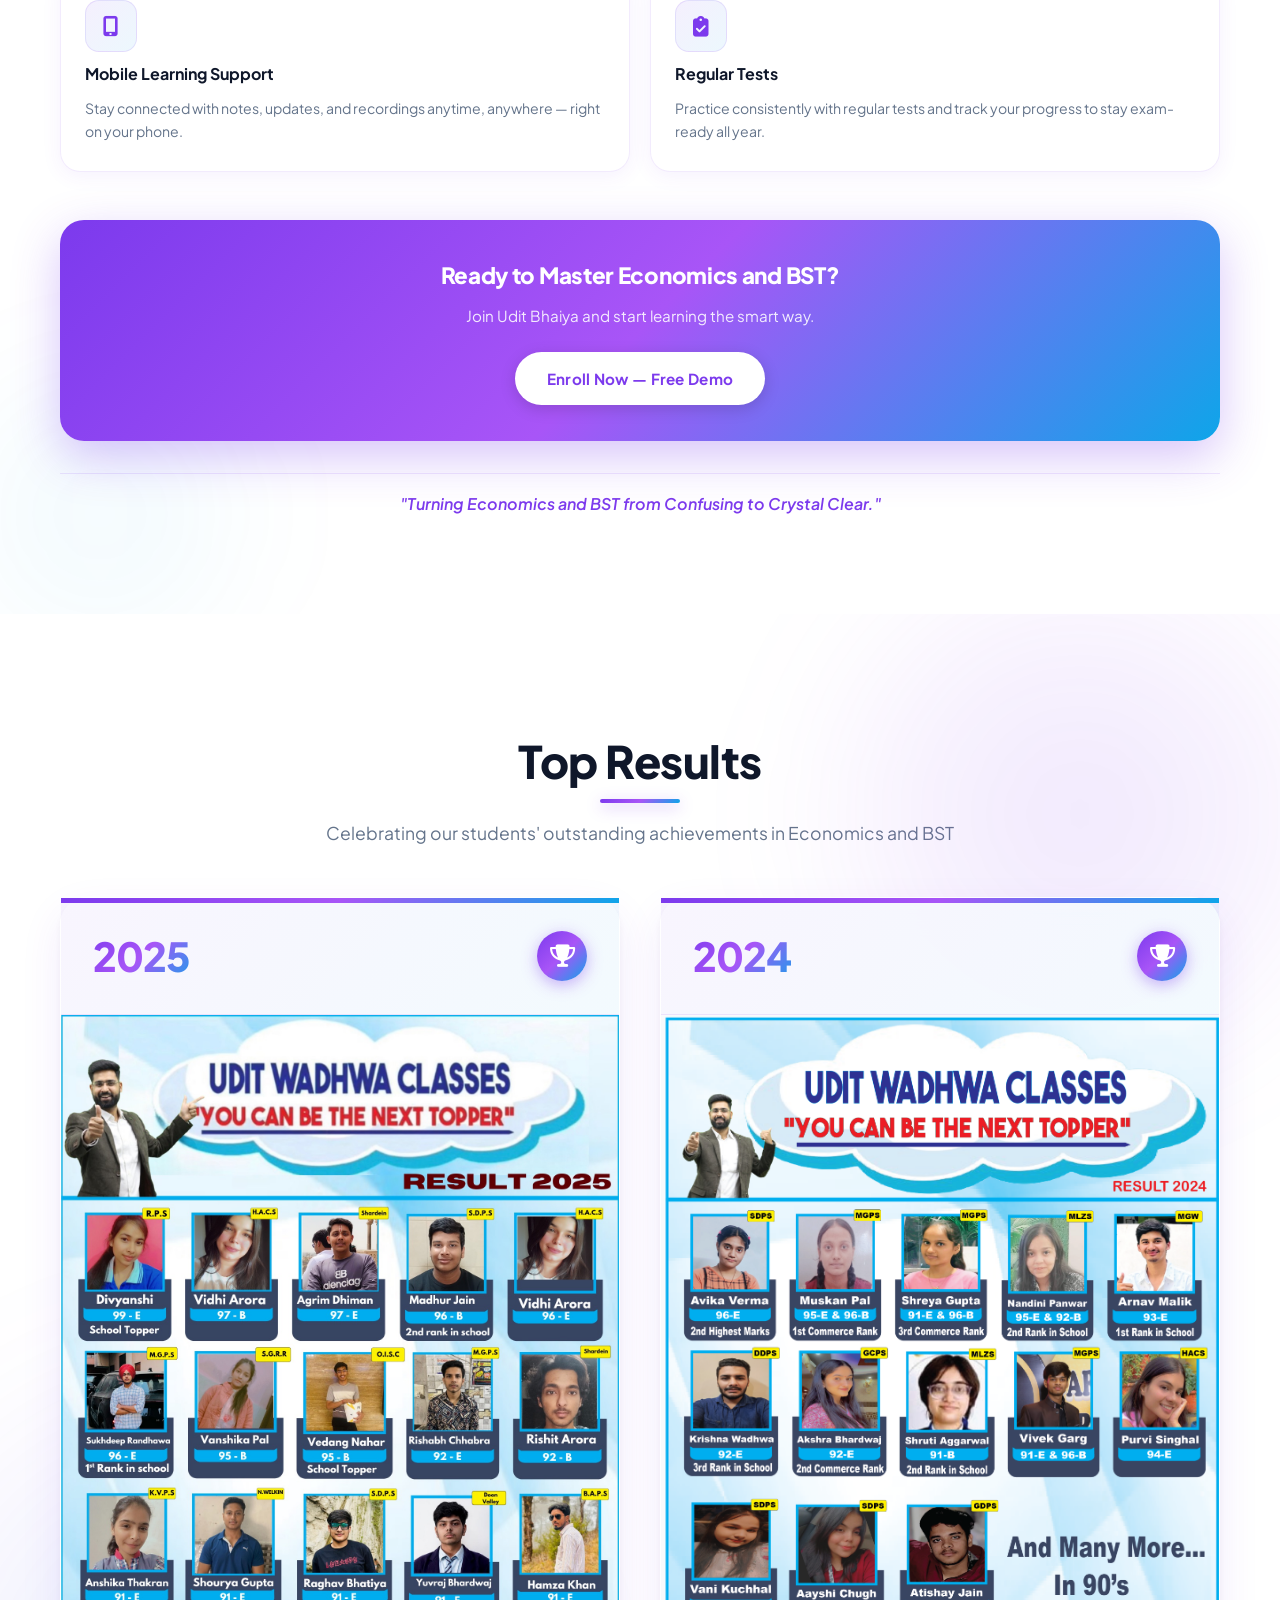
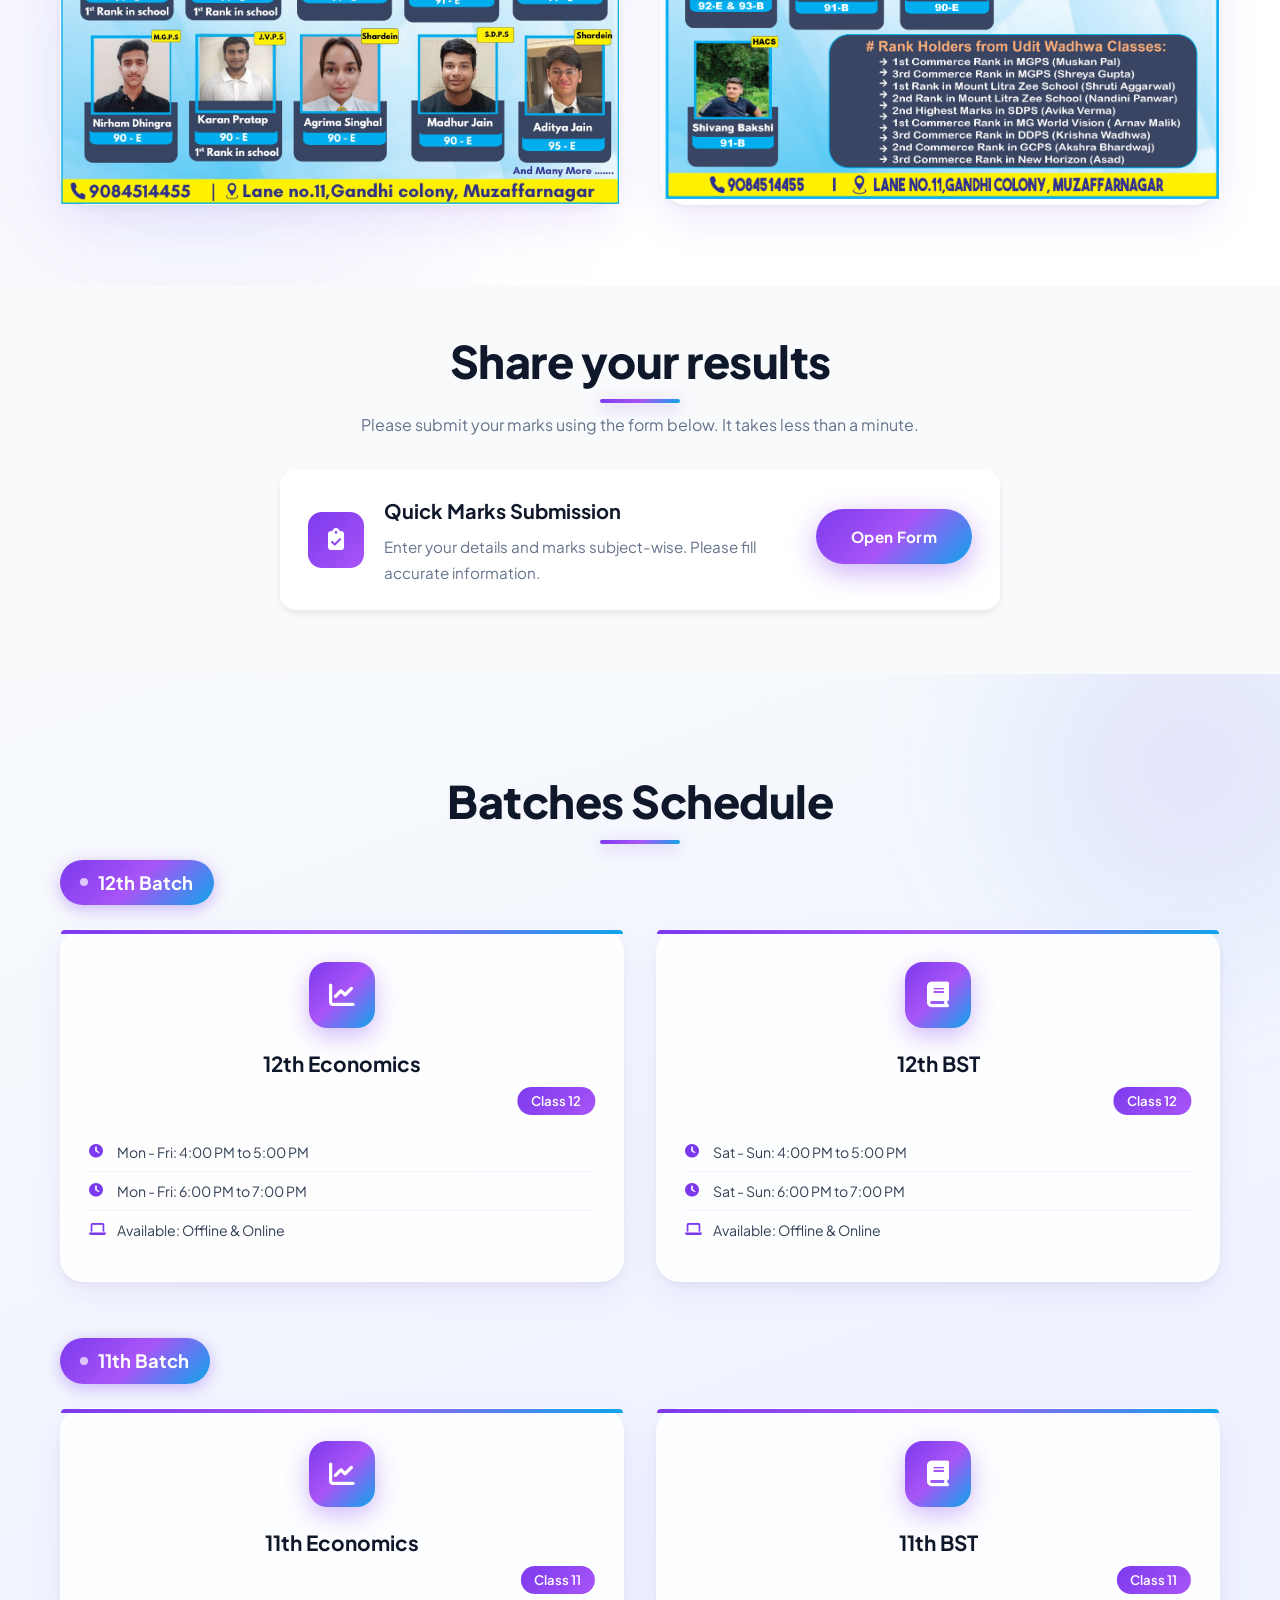
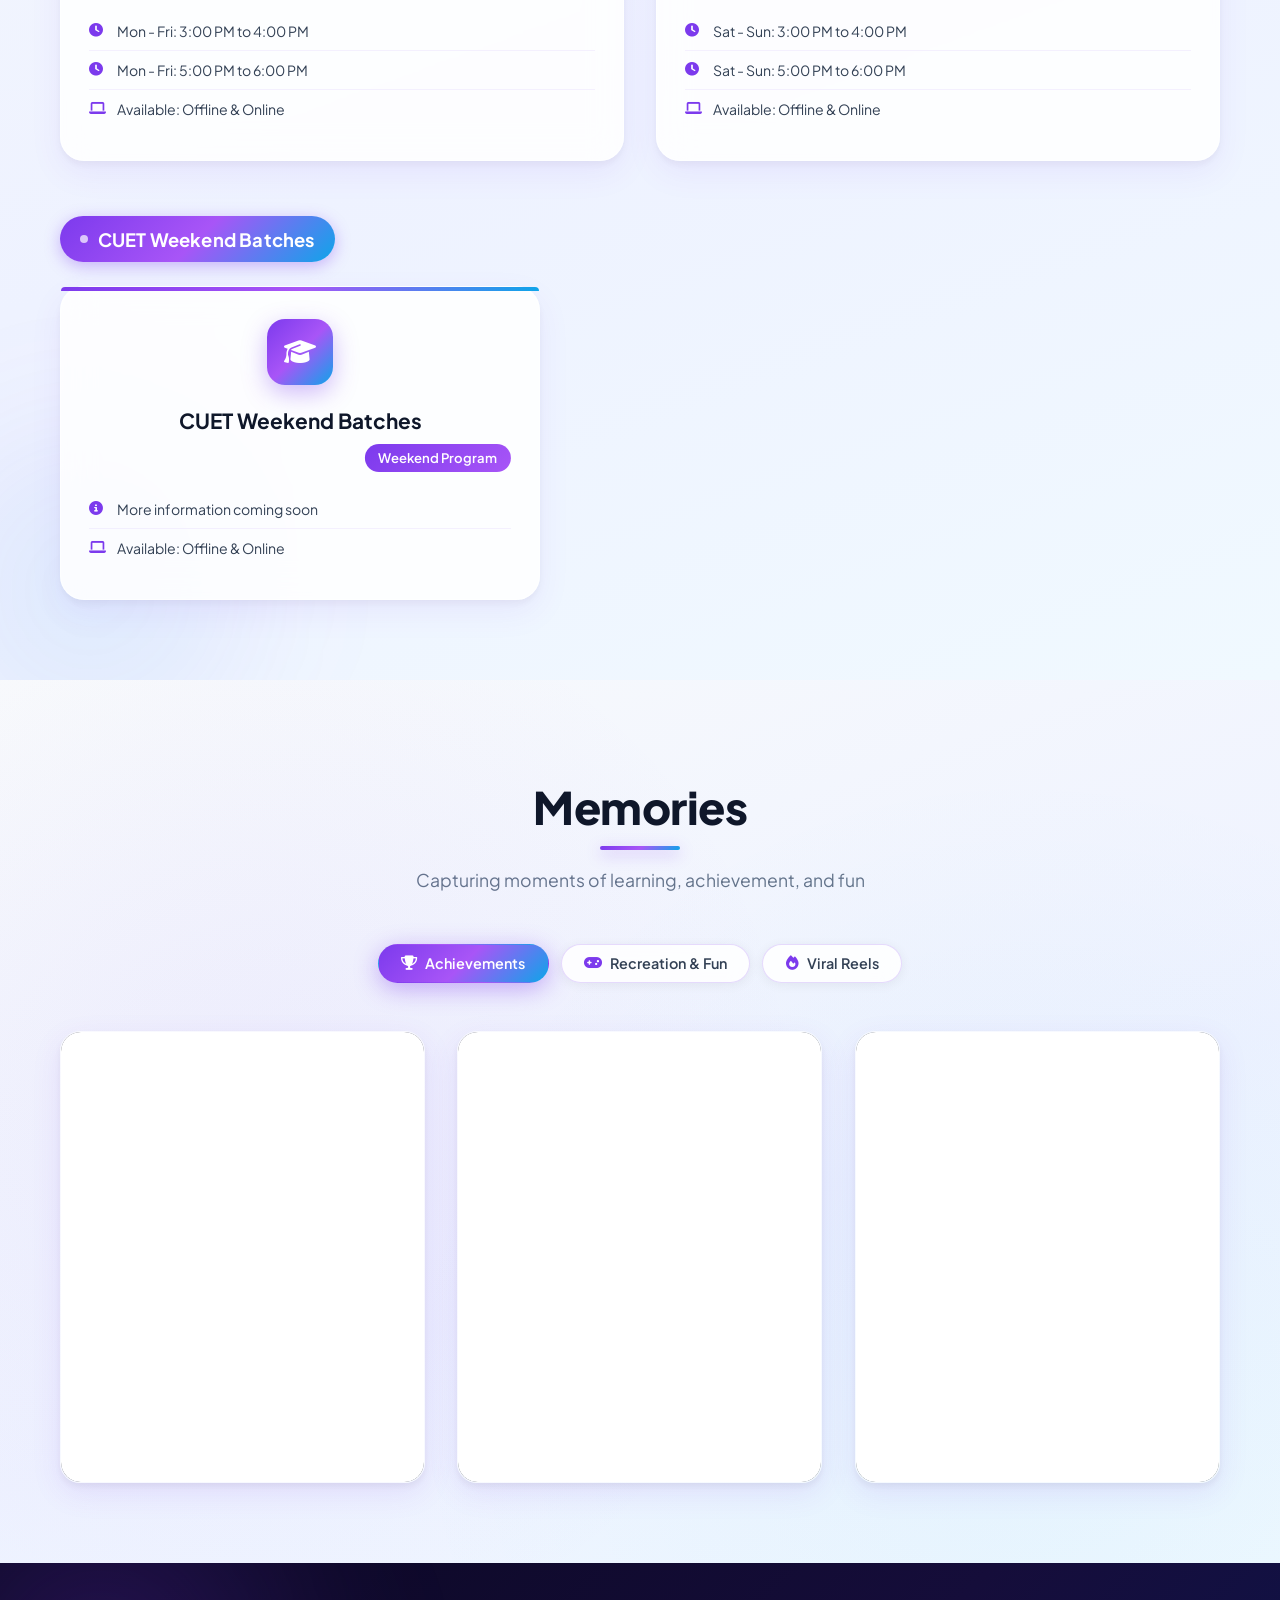
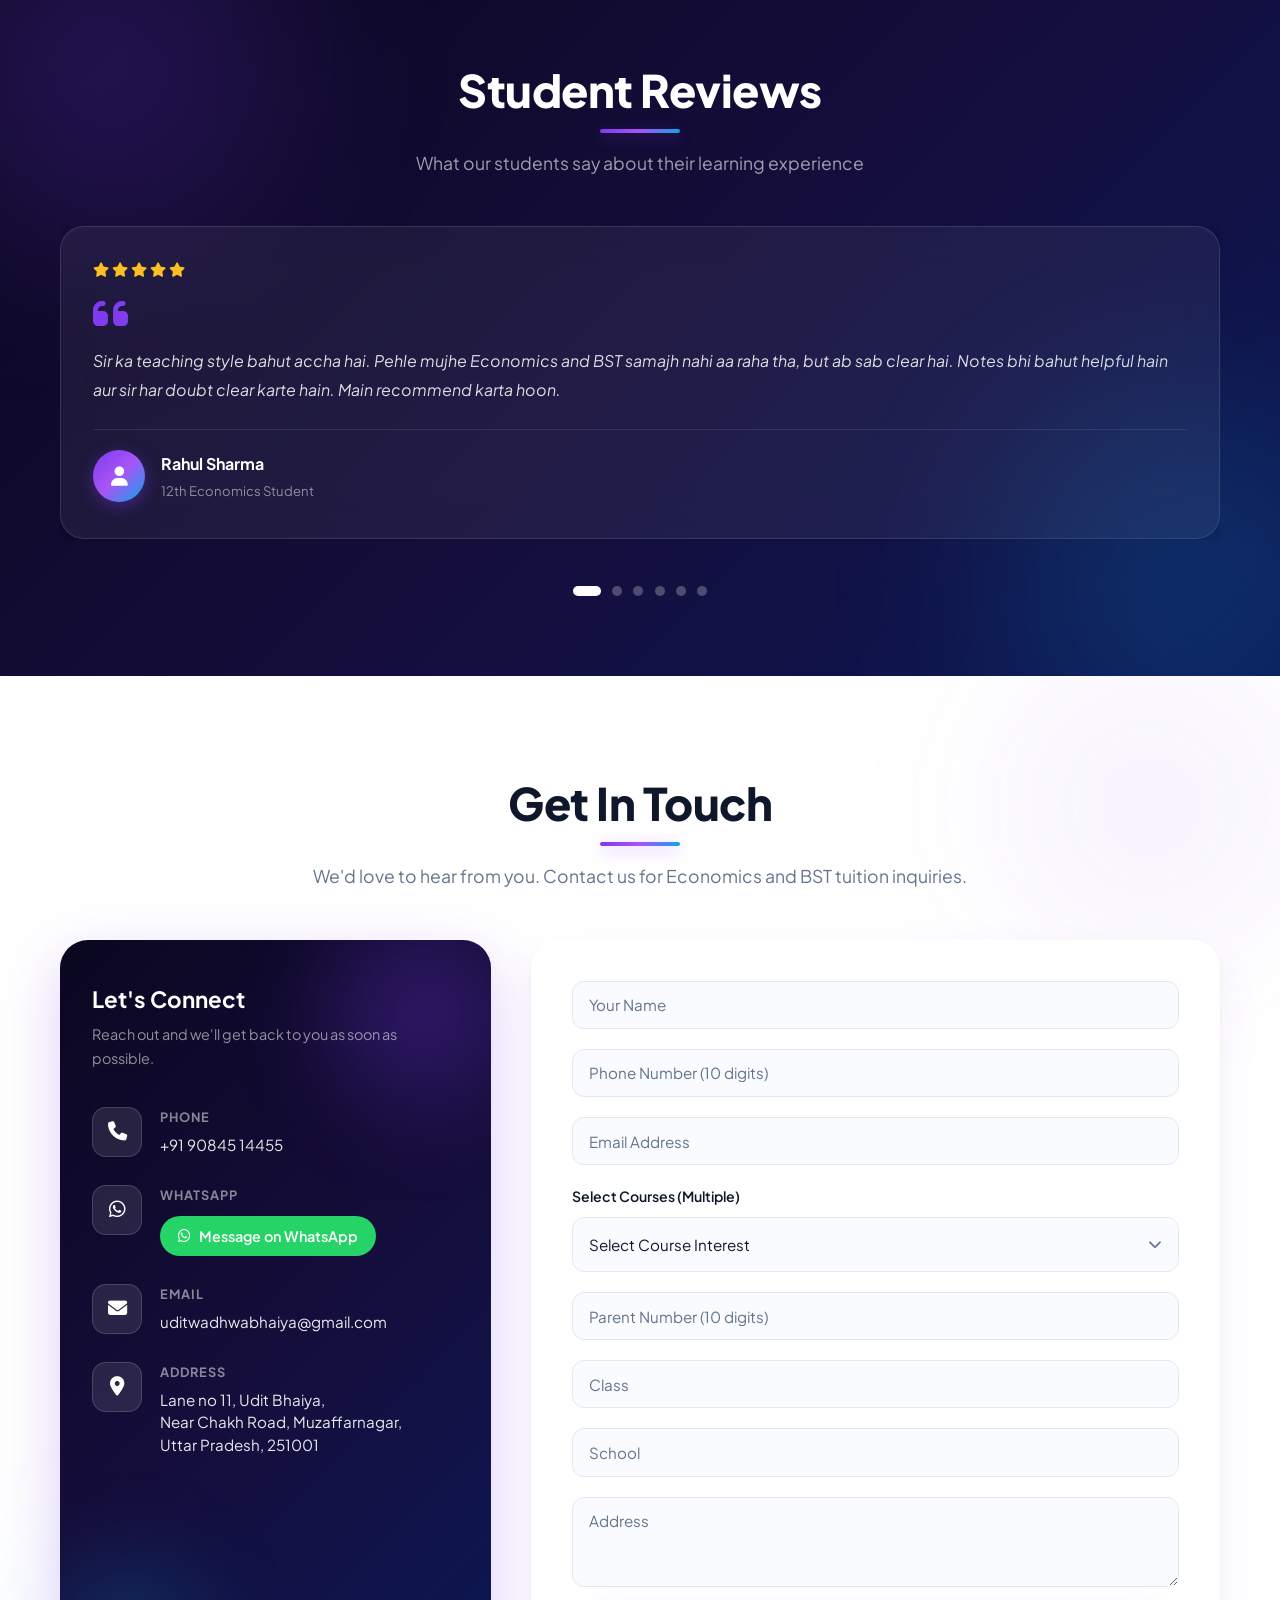
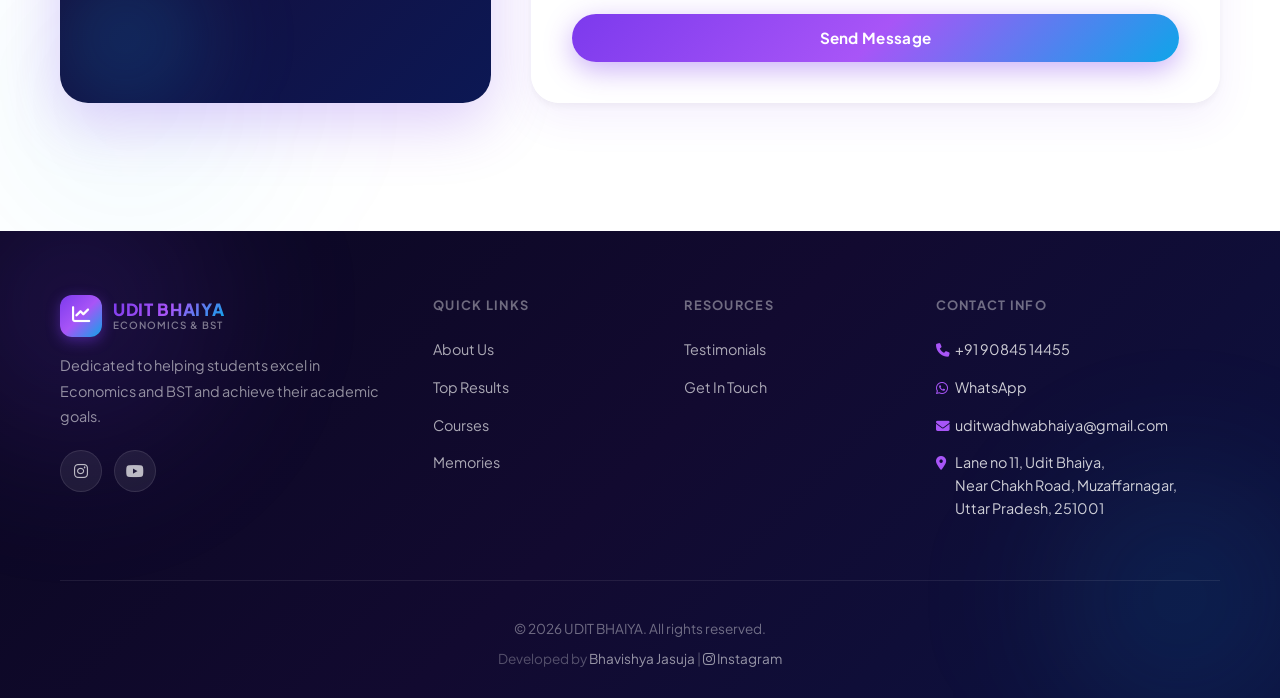
==== commit d56ce0de: "new" ====
--- a/index.html
+++ b/index.html
@@ -734,8 +734,8 @@
                 </div>
             </div>
             <div class="footer-bottom">
-                <p>&copy; 2024 UDIT BHAIYA. All rights reserved.</p>
-                <p style="margin-top: 0.5rem; font-size: 0.85rem; opacity: 0.7;">Developed by <a href="mailto:jasujabhavishya@gmail.com" style="color: rgba(255, 255, 255, 0.8); text-decoration: none;">Bhavishya Jasuja</a> | <a href="https://www.instagram.com/jass_bhavishya/" target="_blank" style="color: rgba(255, 255, 255, 0.8); text-decoration: none;"><i class="fab fa-instagram"></i> Instagram</a></p>
+                <p>&copy; 2026 UDIT BHAIYA. All rights reserved.</p>
+                <p style="margin-top: 0.5rem; font-size: 0.85rem; opacity: 0.7;">Developed by <a href="mailto:jasujabhavishya@gmail.com" style="color: rgba(255, 255, 255, 0.8); text-decoration: none;">Bhavishya Jasuja</a> | <a href="https://www.instagram.com/bhavishyaonic/" target="_blank" style="color: rgba(255, 255, 255, 0.8); text-decoration: none;"><i class="fab fa-instagram"></i> Instagram</a></p>
             </div>
         </div>
     </footer>
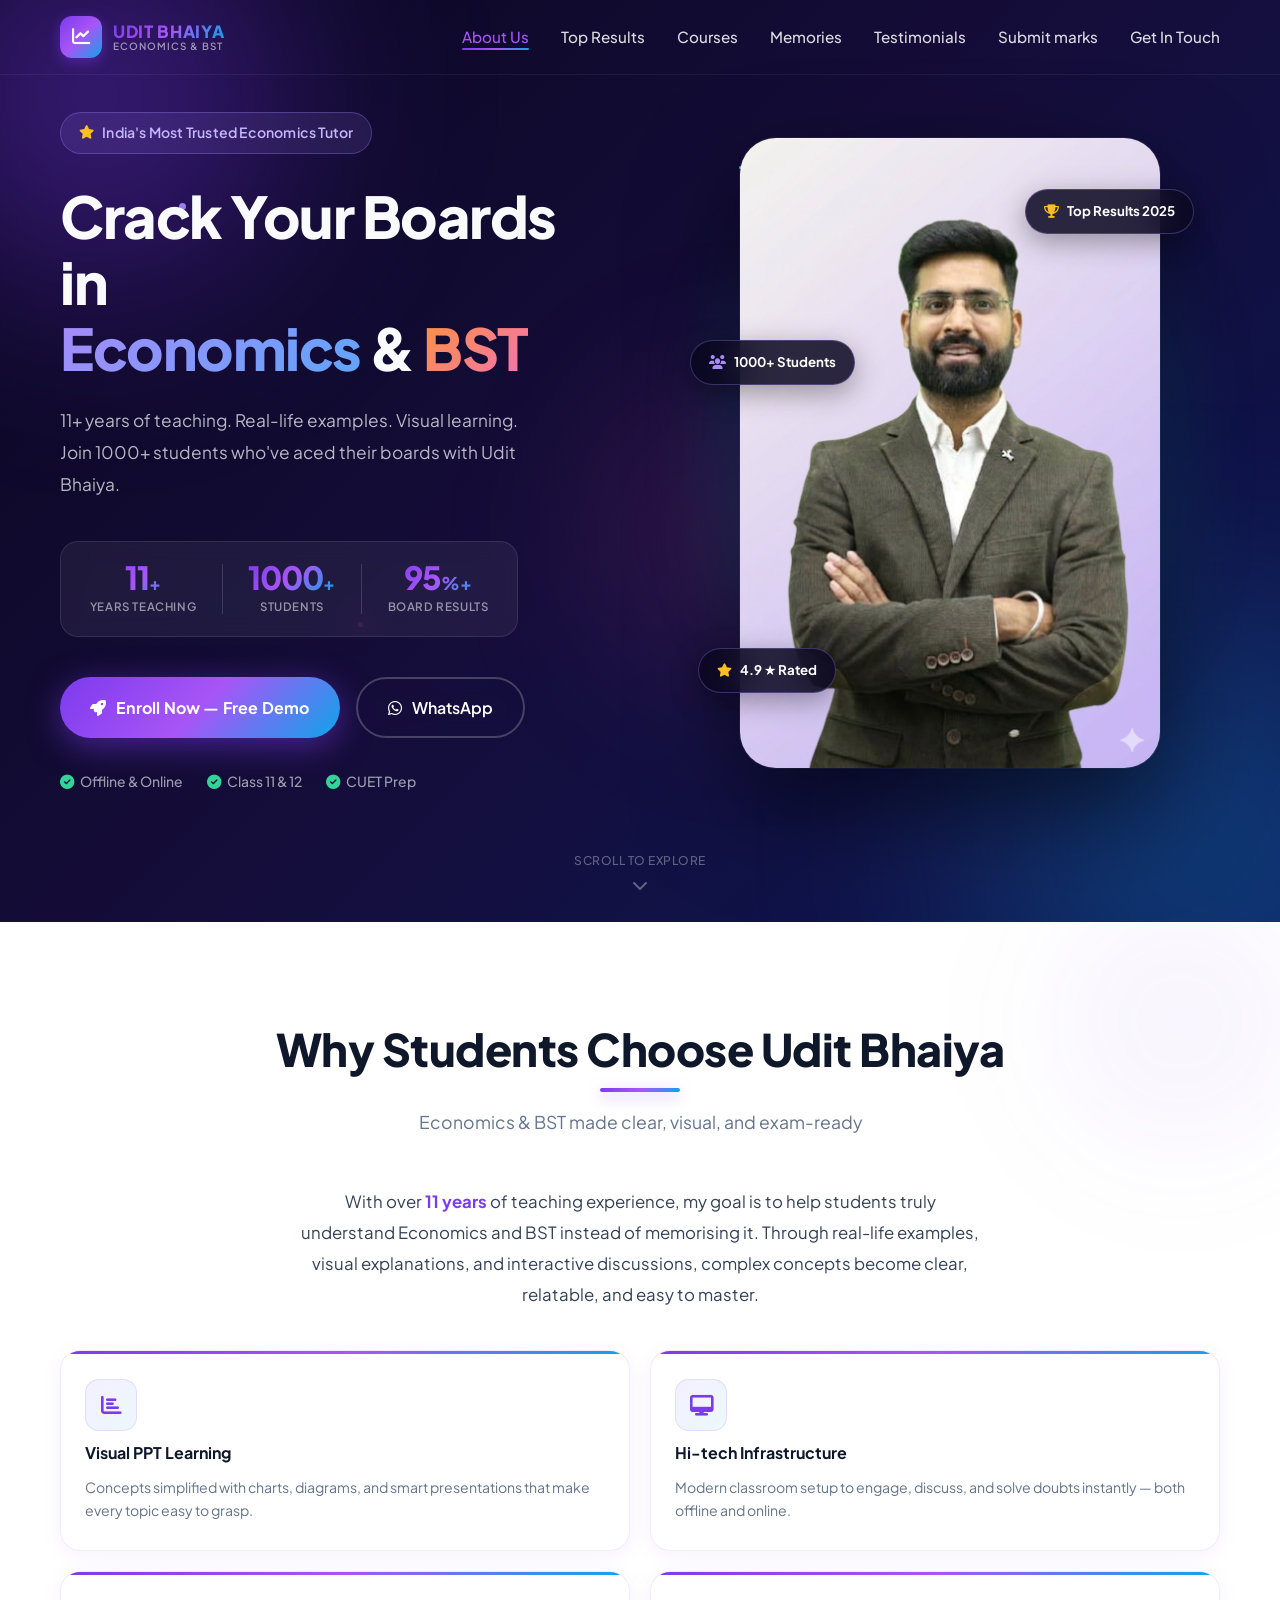
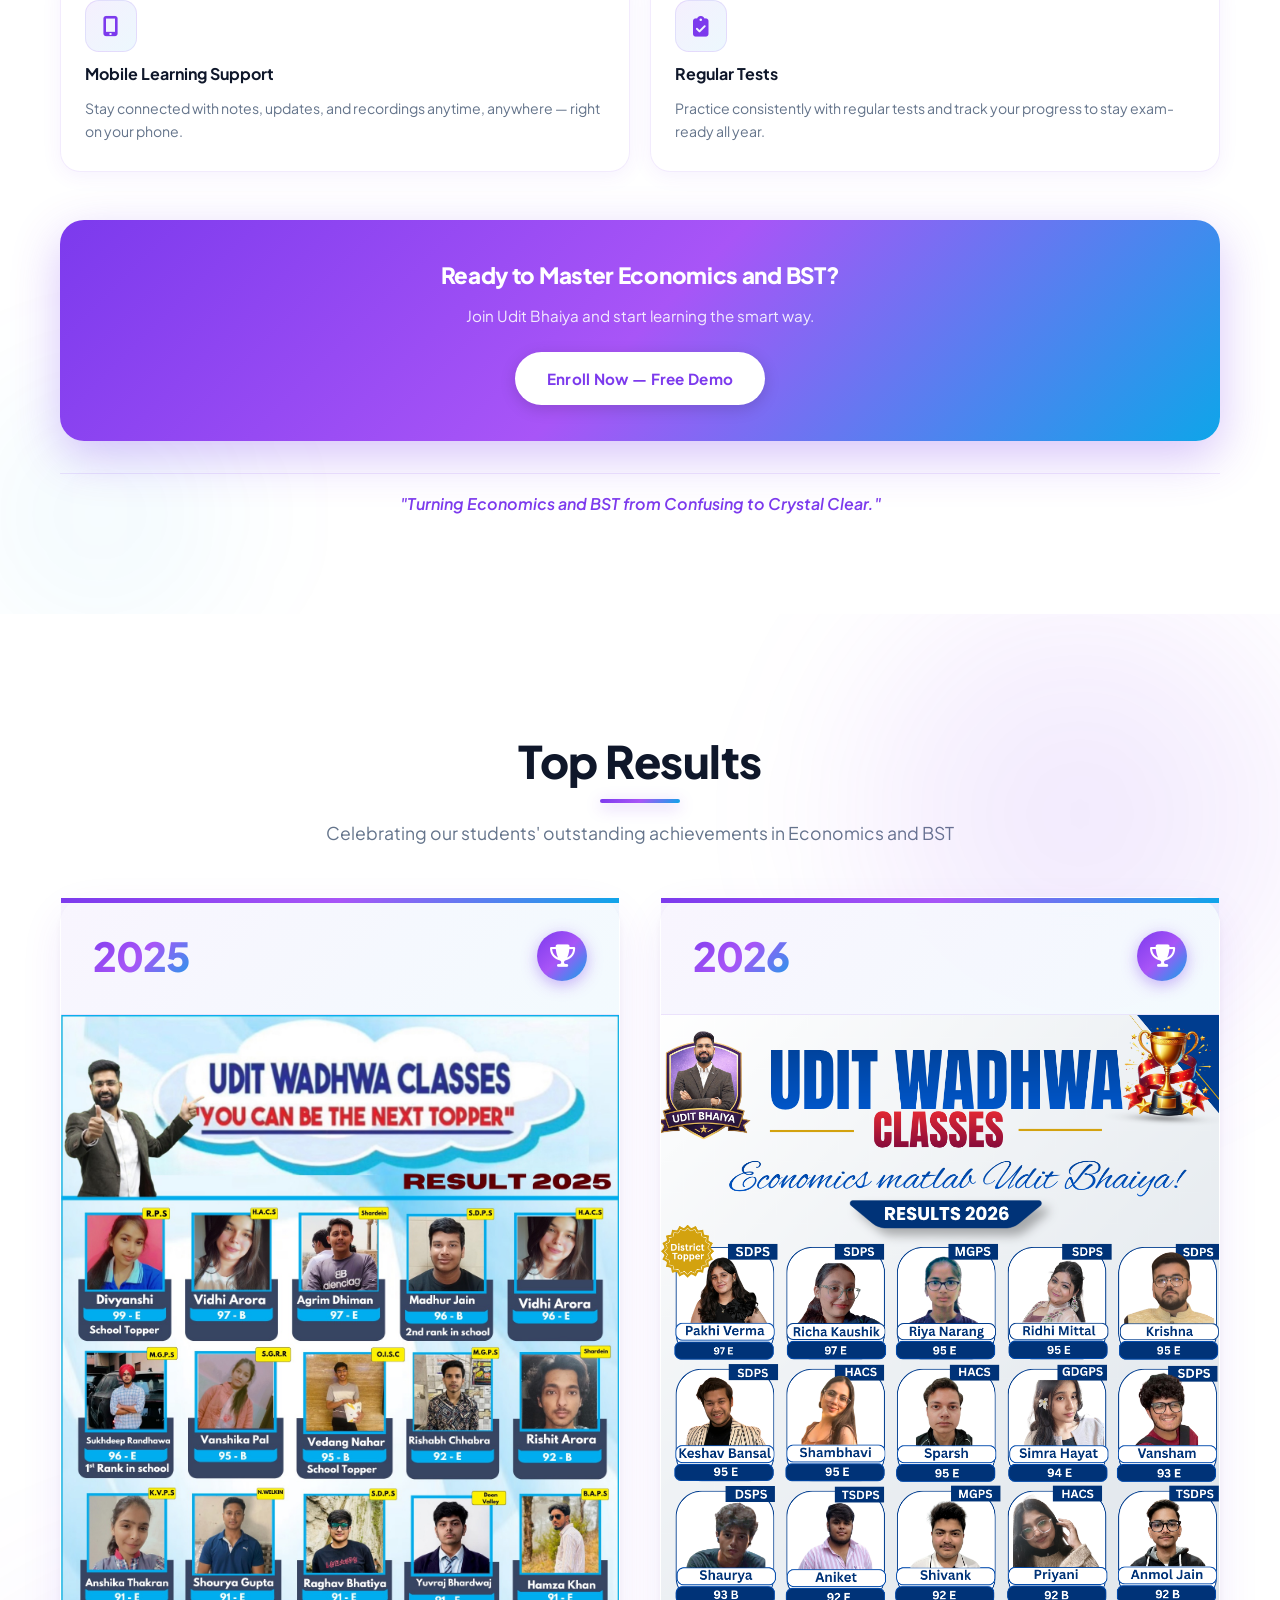
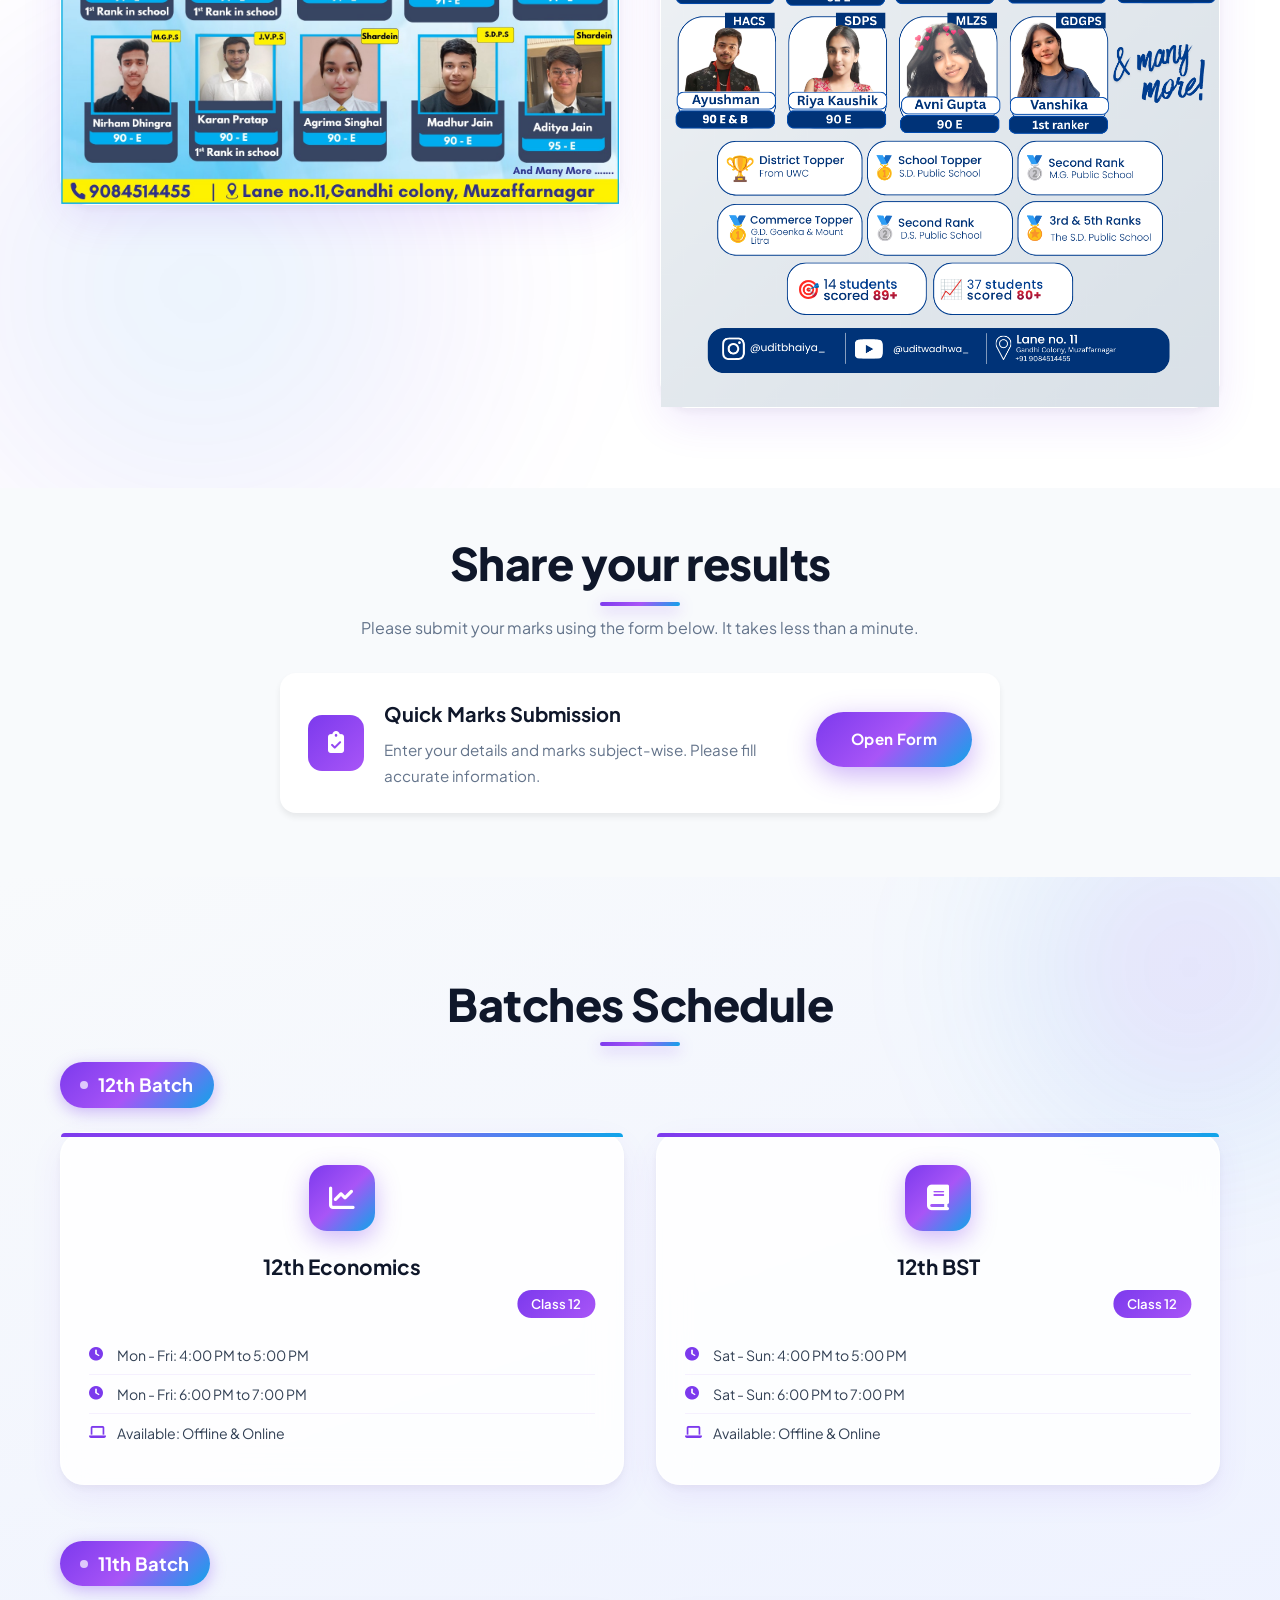
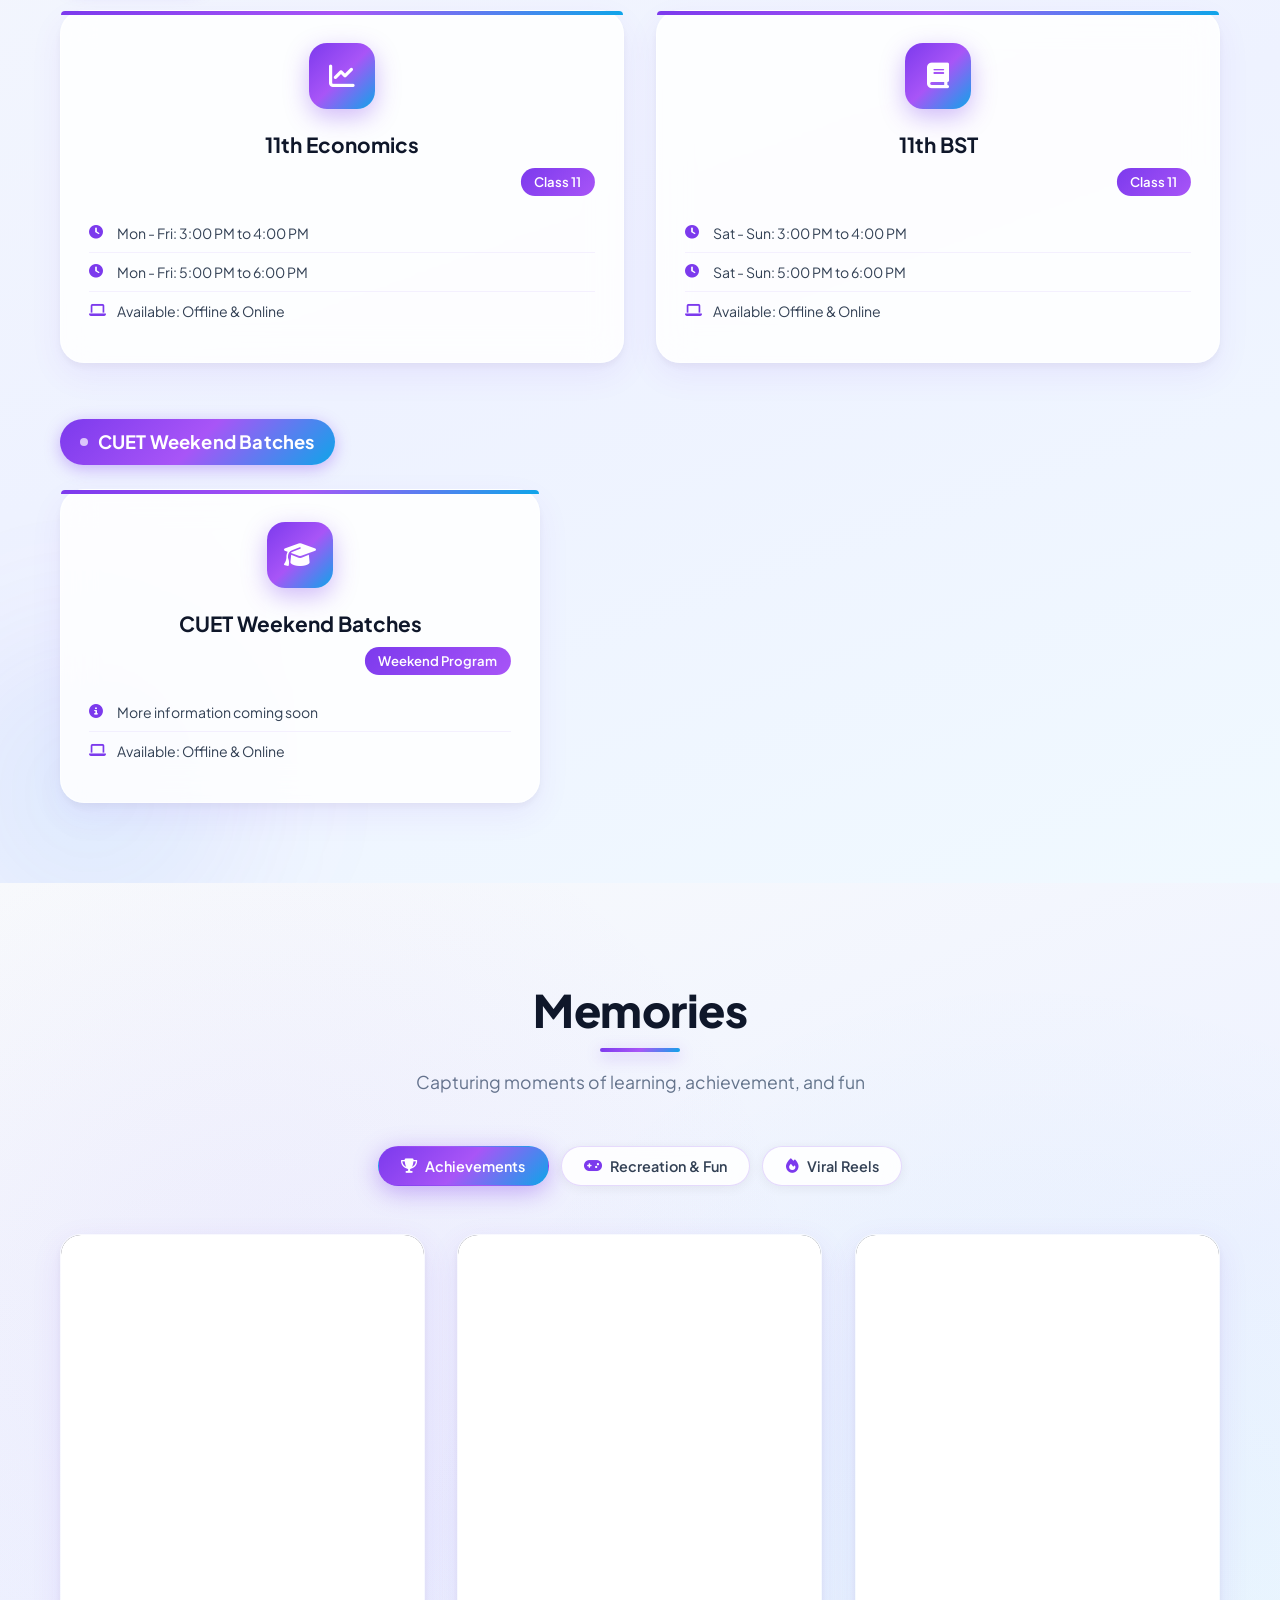
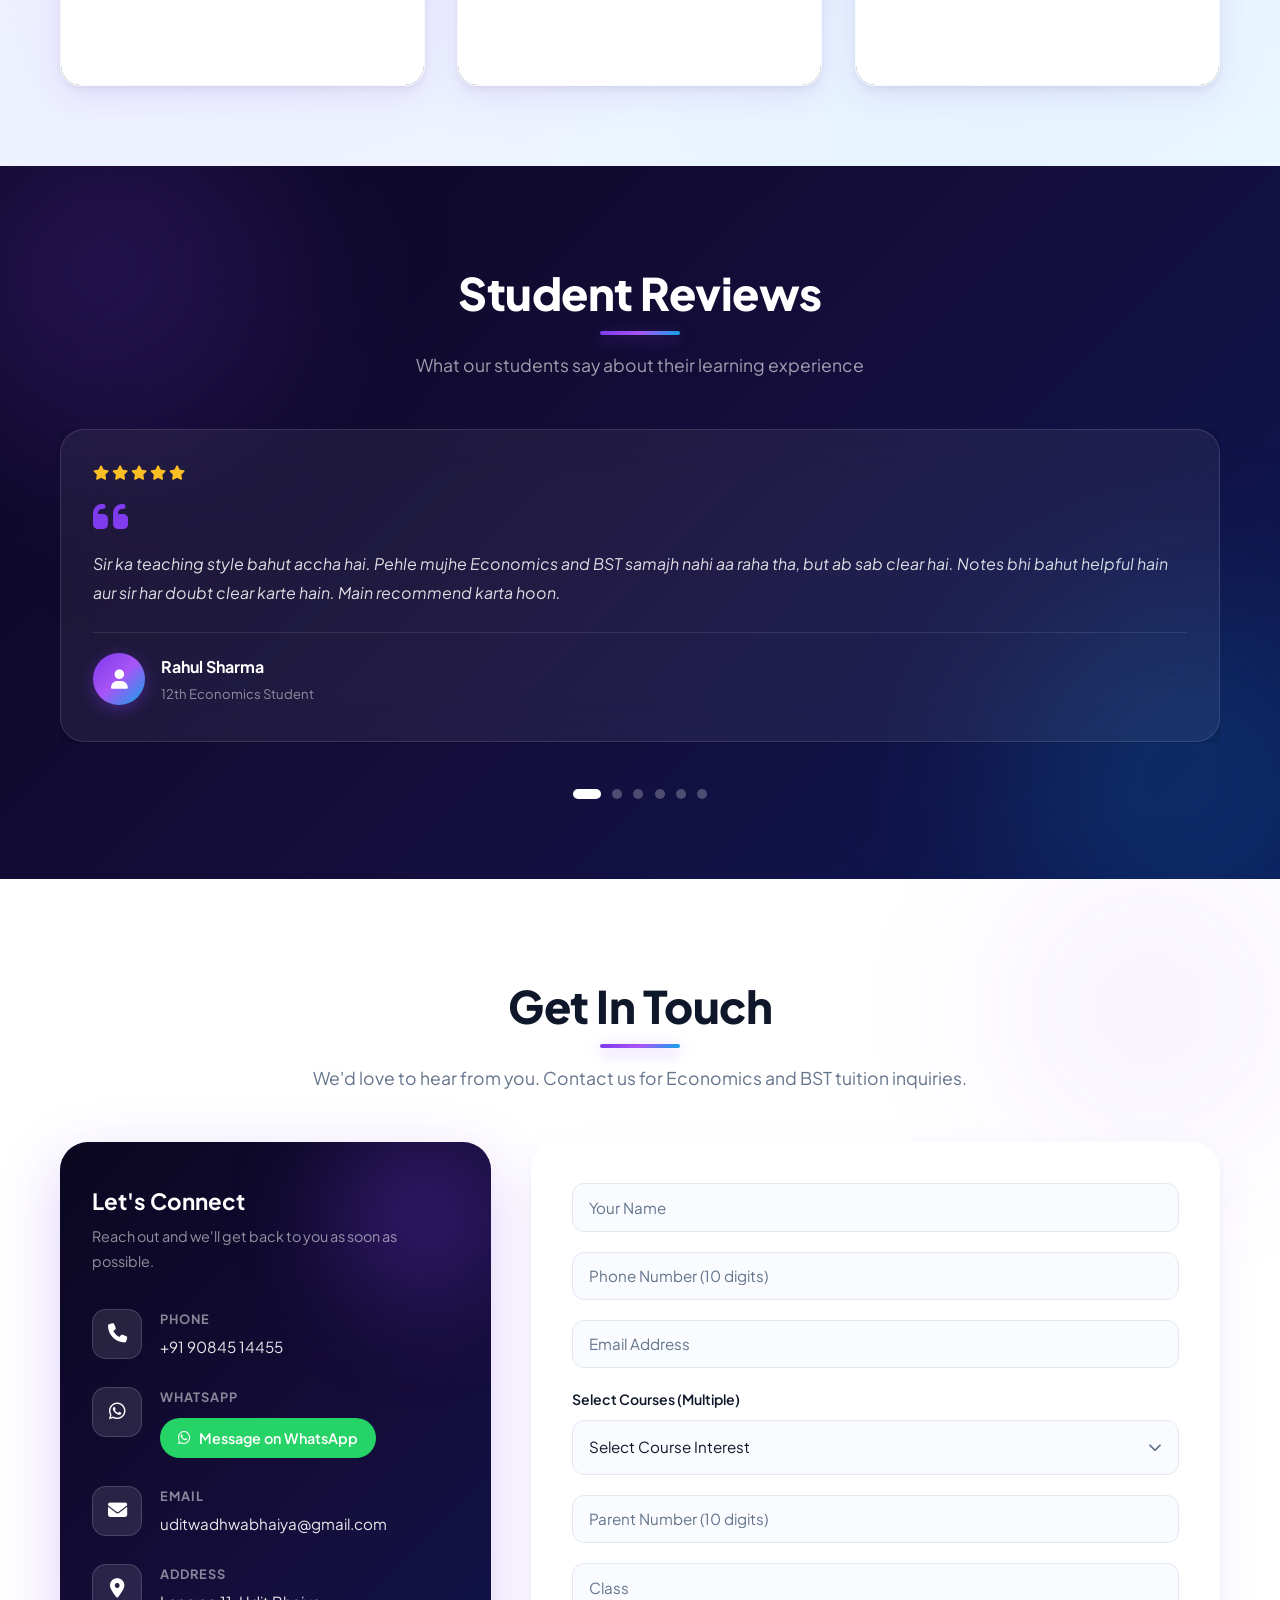
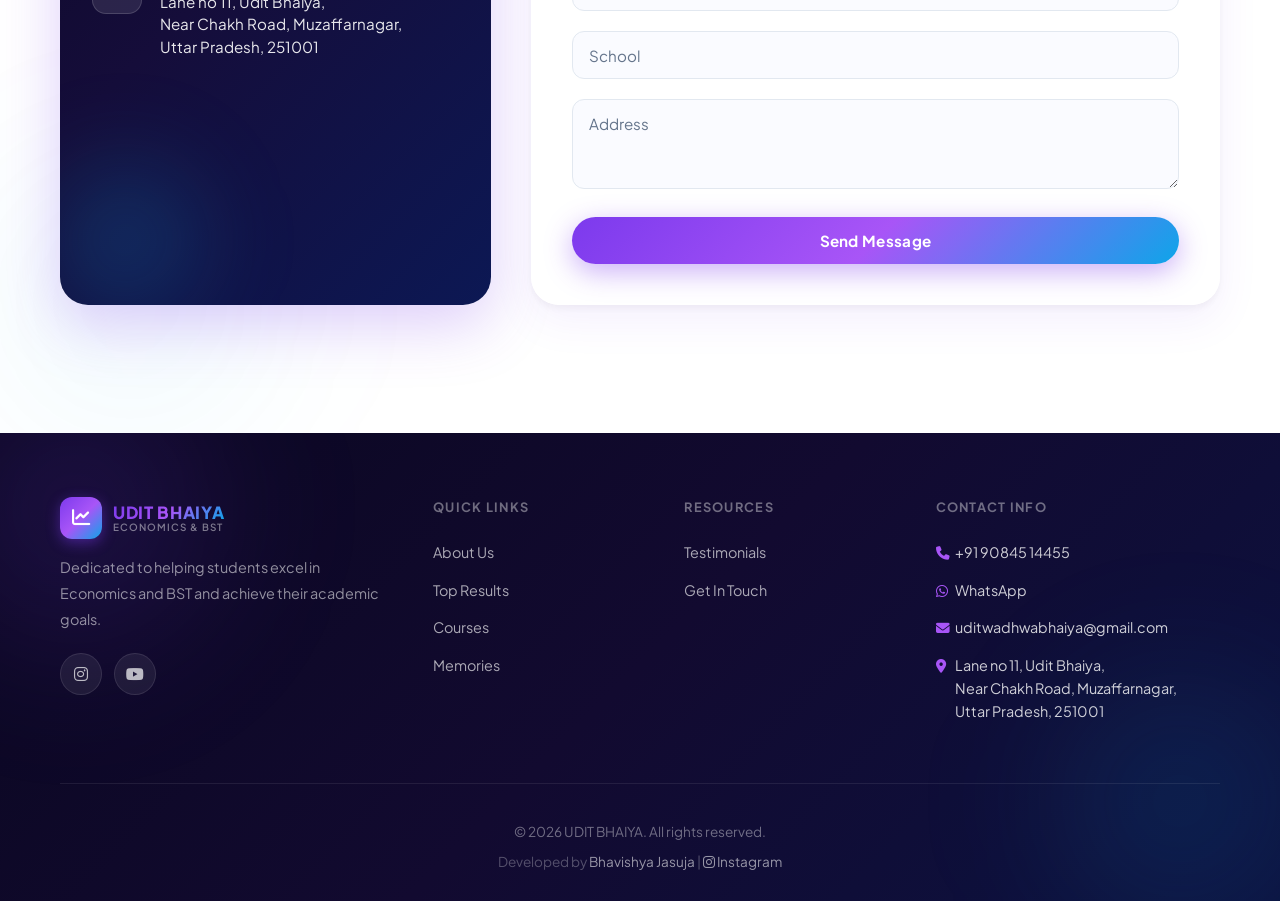
==== commit 064e0905: "new changes of 2026" ====
--- a/index.html
+++ b/index.html
@@ -238,16 +238,16 @@
 
                 <div class="year-card">
                     <div class="year-header">
-                        <h3 class="year-title">2024</h3>
+                        <h3 class="year-title">2026</h3>
                         <div class="year-badge">
                             <i class="fas fa-trophy"></i>
                         </div>
                     </div>
                     <div class="year-image-container">
-                        <img src="images/results/2024.png" alt="Top Results 2024" loading="lazy" decoding="async" onerror="this.style.display='none'; this.nextElementSibling.style.display='flex';">
+                        <img src="images/results/2026.png" alt="Top Results 2026" loading="lazy" decoding="async" onerror="this.style.display='none'; this.nextElementSibling.style.display='flex';">
                         <div class="image-placeholder" style="display: none;">
                             <i class="fas fa-image"></i>
-                            <p>Add your image:<br>images/results/results-2024.jpg</p>
+                            <p>Add your image:<br>images/results/2026.png</p>
                         </div>
                     </div>
                 </div>
@@ -743,5 +743,8 @@
     <script type="module" src="js/main.js"></script>
     <!-- Instagram Embed Script -->
     <script async src="//www.instagram.com/embed.js"></script>
+    <!-- Vercel Analytics -->
+    <script>window.va = window.va || function () { (window.vaq = window.vaq || []).push(arguments); };</script>
+    <script defer src="/_vercel/insights/script.js"></script>
 </body>
 </html>
